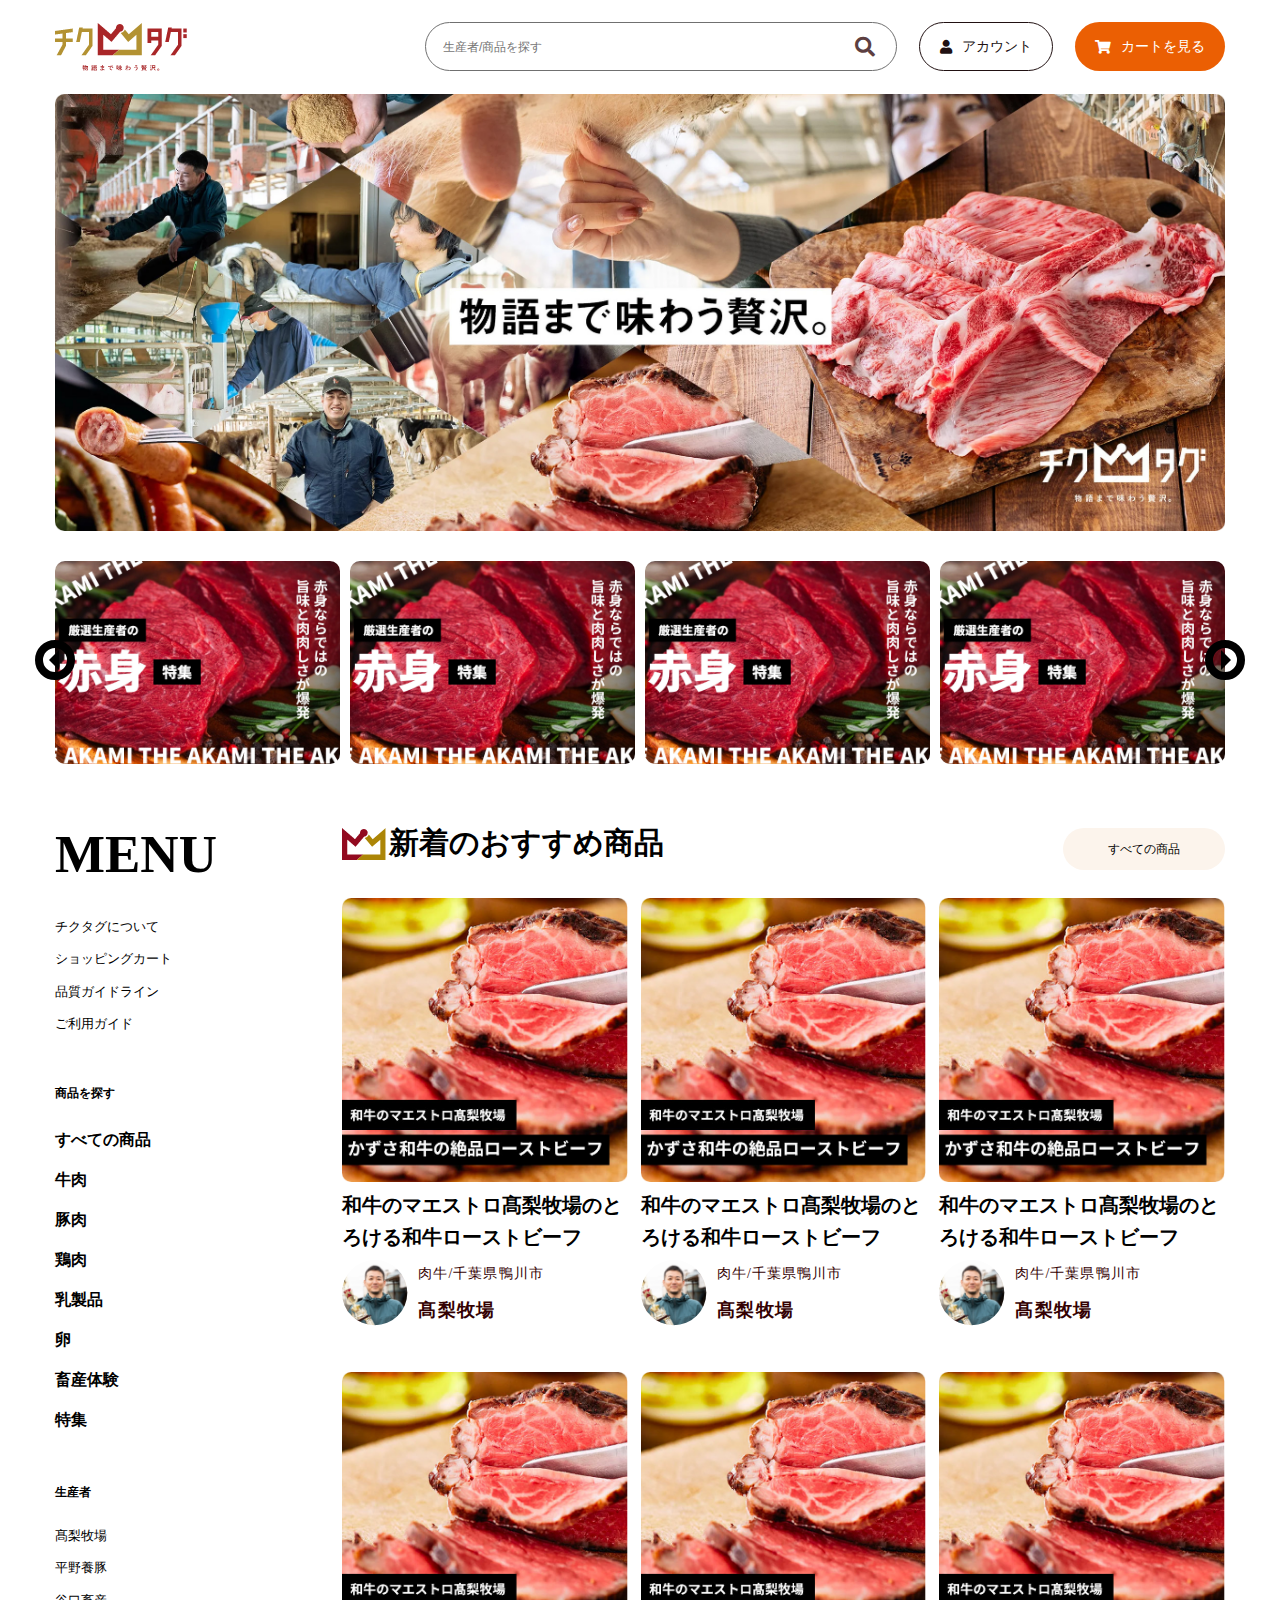
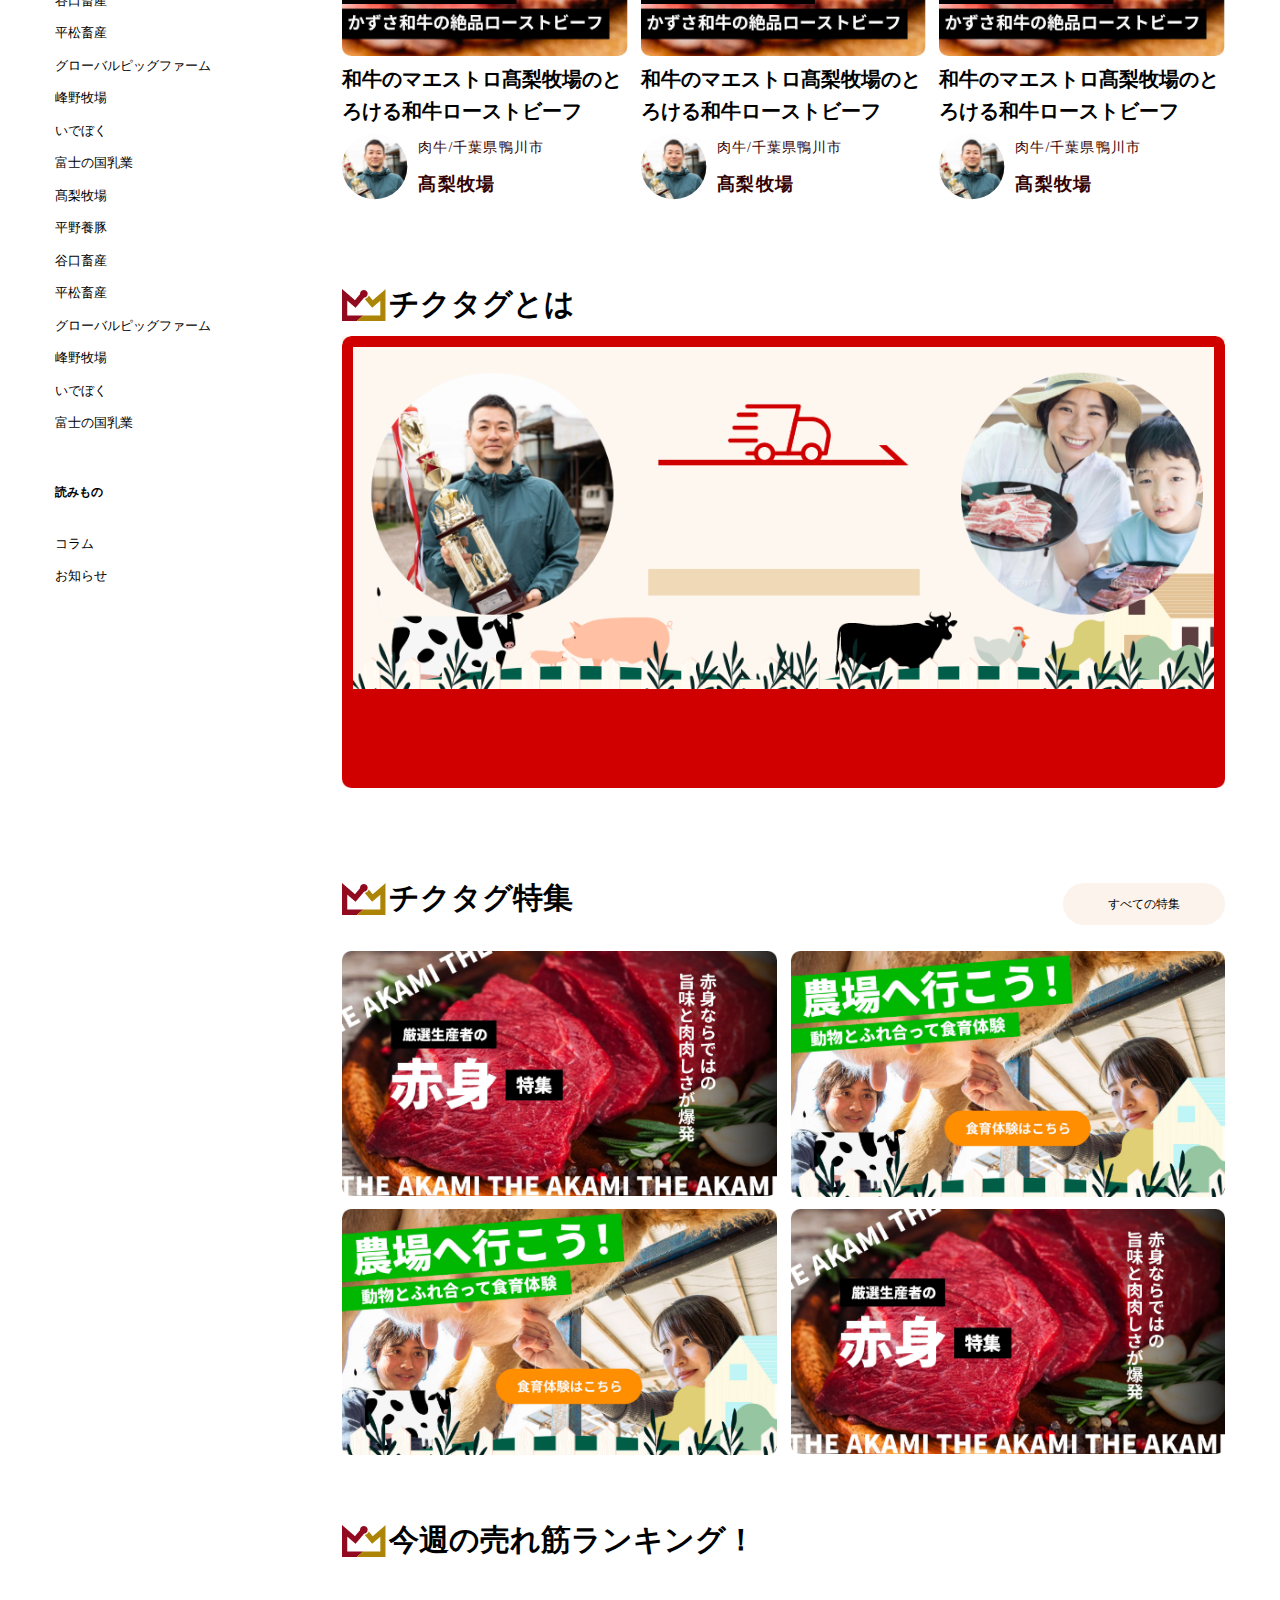
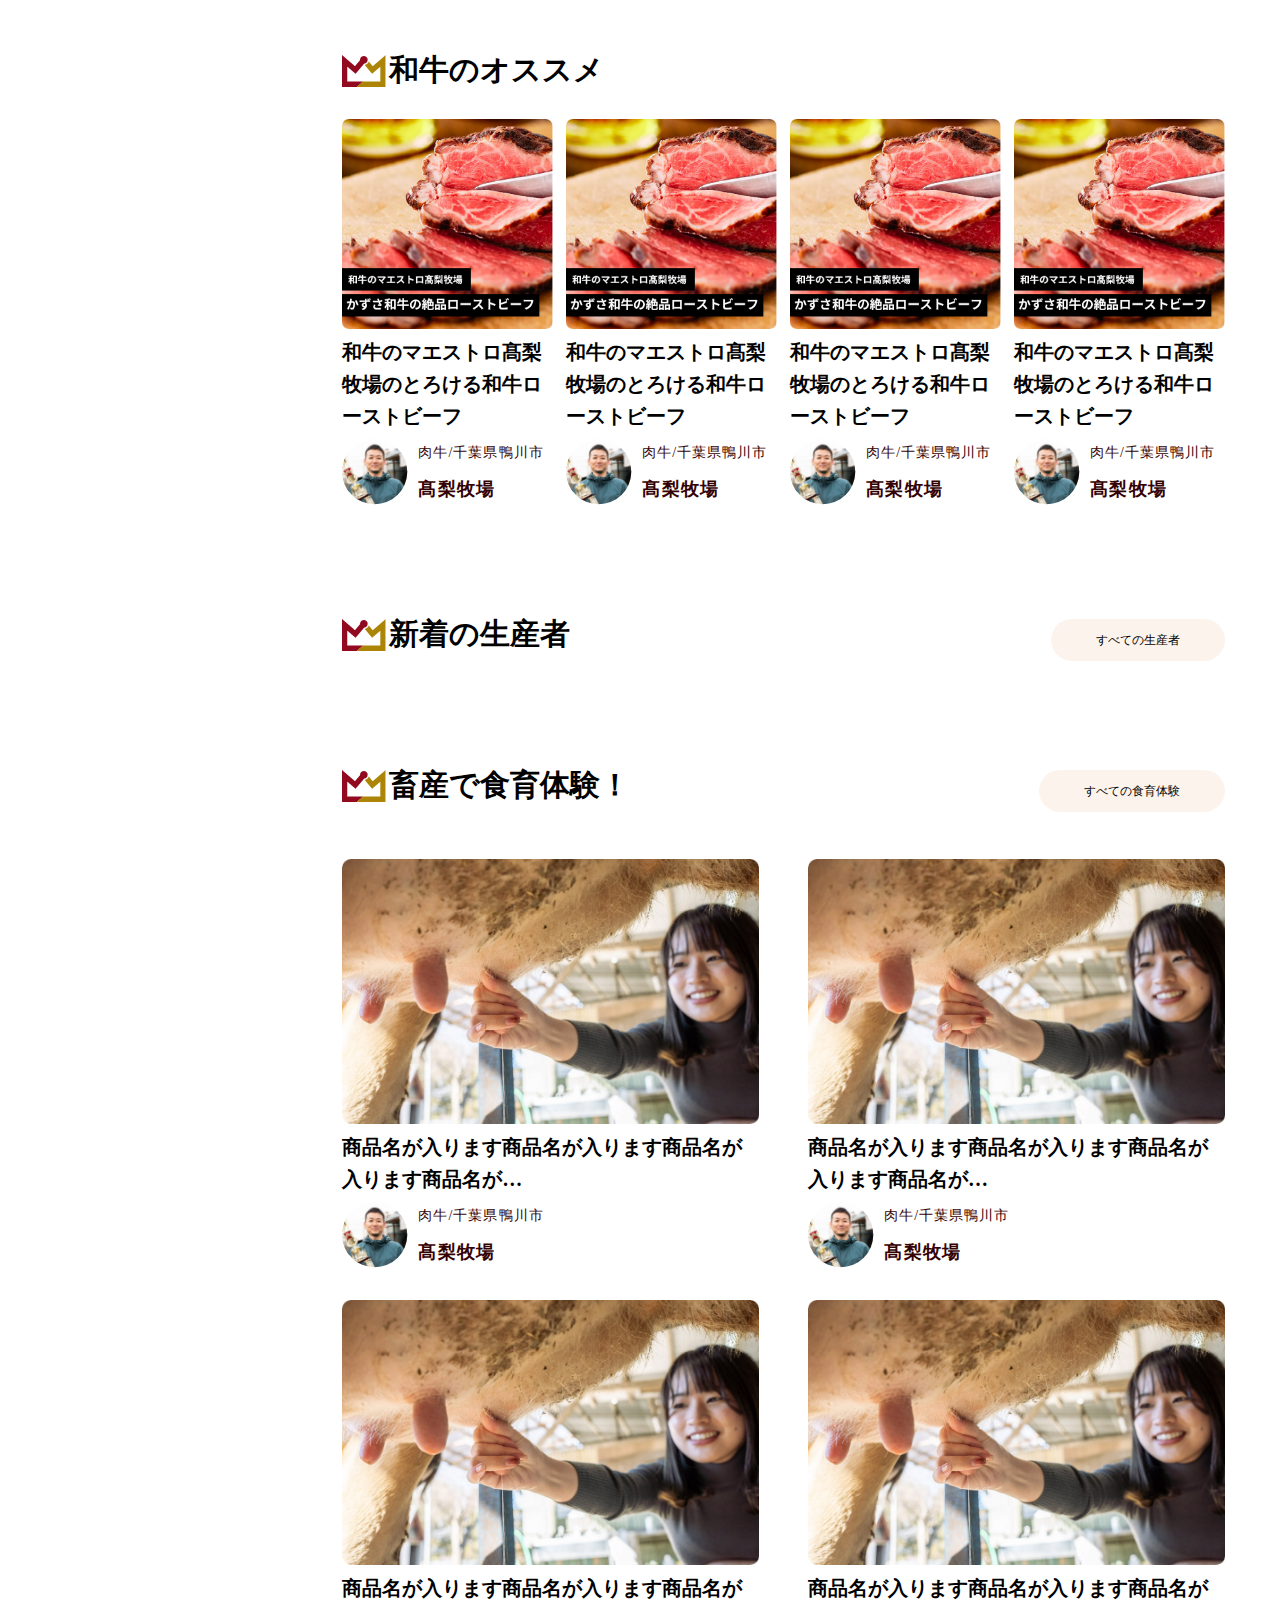
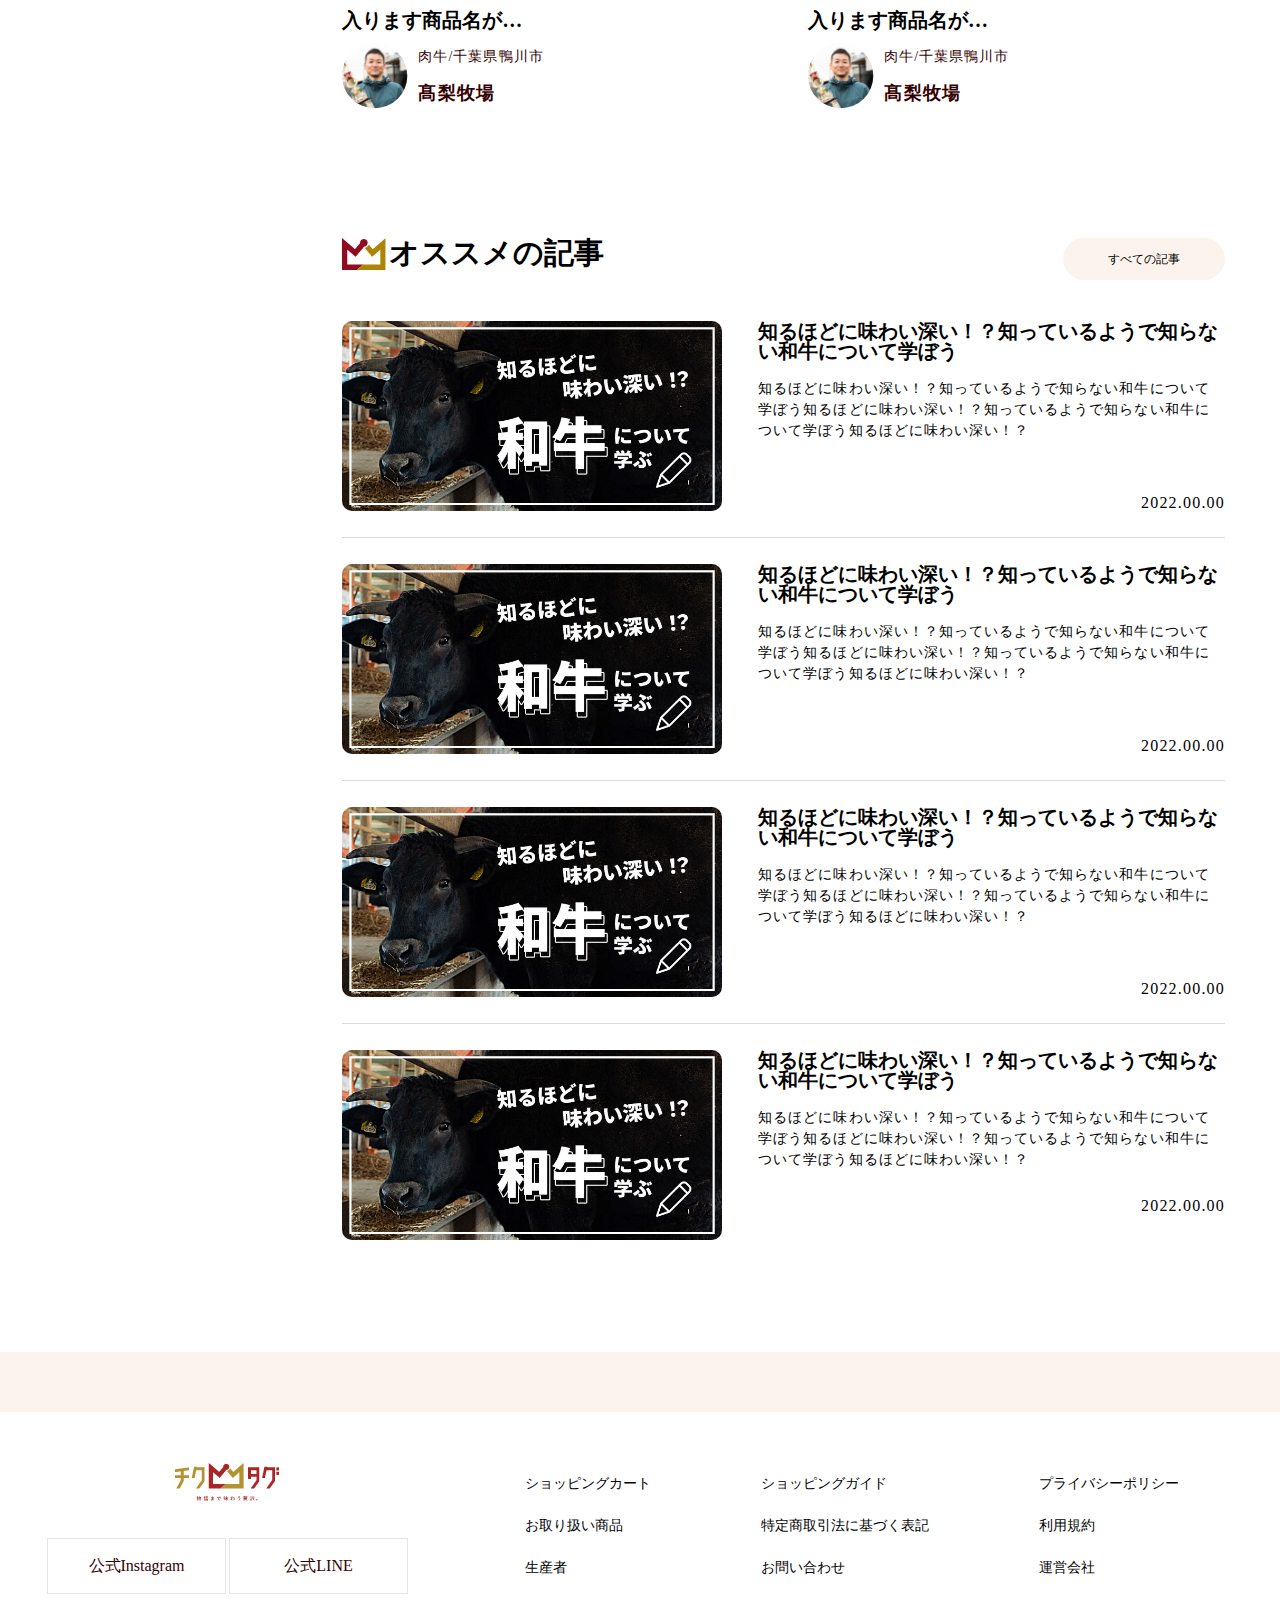
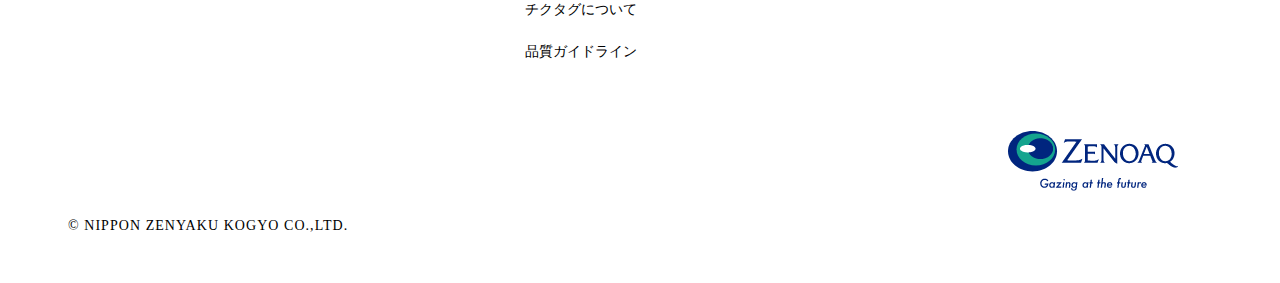
==== index.html @ 661ecb05 "first commit" ====
<!DOCTYPE html>
<html lang="en">

<head>
    <meta charset="UTF-8">
    <meta http-equiv="X-UA-Compatible" content="IE=edge">
    <meta name="viewport" content="width=device-width, initial-scale=1.0">
    <link rel="stylesheet" href="https://cdn.jsdelivr.net/npm/swiper@9/swiper-bundle.min.css" />
    <link rel="stylesheet" href="./assets/css/wow.css">
    <link rel="stylesheet" href="./assets/css/style.css">
    <link rel="stylesheet" href="https://cdnjs.cloudflare.com/ajax/libs/font-awesome/5.15.4/css/all.min.css">

    <title>mywork</title>
</head>

<body>
    <header class="c-nav">
        <div class='c-nav_logo'></div>
        <div class="c-nav_sub">
            <div class='c-nav_search'>
                <input type='text' class='c-nav_search_input' placeholder='生産者/商品を探す' />
                <i class="search fa fa-search" aria-hidden="true"></i>
            </div>
            <a href="#" class='c-nav_login'>
                <i class="fa fa-user" aria-hidden="true"></i>
                <span>アカウント</span>
            </a>
            <a href="#" class='c-nav_cart'>
                <i class="fa fa-shopping-cart" aria-hidden="true"></i>
                <span>カートを見る</span>
            </a>
            <a href="#" class='c-nav_hamberg'>
                <i class="c-nav_hamberg_memu"></i>
                <span>MENU</span>
            </a>
        </div>
    </header>
    <main class="p-container">
        <section class="p-intro">
            <img class='p-intro_img_pc' width='100%' height='auto' src='./assets/image/pc_section_1.png' />
            <img class='p-intro_img_sp' width='100%' height='auto' src='./assets/image/sp_section_1.png' />
        </section>
        <section class="p-swiper">
            <div thumbsSlider="" class="swiper mySwiper">
                <div class="swiper-wrapper">
                    <div class="swiper-slide">
                        <img width='100%' height='auto' src='./assets/image/slider.png' />
                    </div>
                    <div class="swiper-slide">
                        <img width='100%' height='auto' src='./assets/image/slider.png' />
                    </div>
                    <div class="swiper-slide">
                        <img width='100%' height='auto' src='./assets/image/slider.png' />
                    </div>
                    <div class="swiper-slide">
                        <img width='100%' height='auto' src='./assets/image/slider.png' />
                    </div>
                    <div class="swiper-slide">
                        <img width='100%' height='auto' src='./assets/image/slider.png' />
                    </div>
                    <div class="swiper-slide">
                        <img width='100%' height='auto' src='./assets/image/slider.png' />
                    </div>
                    <div class="swiper-slide">
                        <img width='100%' height='auto' src='./assets/image/slider.png' />
                    </div>
                    <div class="swiper-slide">
                        <img width='100%' height='auto' src='./assets/image/slider.png' />
                    </div>
                    <div class="swiper-slide">
                        <img width='100%' height='auto' src='./assets/image/slider.png' />
                    </div>
                </div>
                <div class="swiper-pagination"></div>
            </div>
            <div class="swiper-button-next"></div>
            <div class="swiper-button-prev"></div>
        </section>
        <section class='p-main'>
            <section class='p-menu'>
                <h1 class='p-menu_top'>MENU</h1>
                <ul>
                    <li>チクタグについて</li>
                    <li>ショッピングカート</li>
                    <li>品質ガイドライン</li>
                    <li>ご利用ガイド</li>
                </ul>
                <hr class='p-menu_line' />
                <h2 class='p-menu_subtitle'>商品を探す</h2>
                <ul class='find_production'>
                    <li>すべての商品</li>
                    <li>牛肉</li>
                    <li>豚肉</li>
                    <li>鶏肉</li>
                    <li>乳製品</li>
                    <li>卵</li>
                    <li>畜産体験</li>
                    <li>特集</li>
                </ul>
                <hr class='p-menu_line' />
                <h2 class='p-menu_subtitle'>生産者</h2>
                <ul class='productor'>
                    <li>髙梨牧場</li>
                    <li>平野養豚</li>
                    <li>谷口畜産</li>
                    <li>平松畜産</li>
                    <li>グローバルピッグファーム</li>
                    <li>峰野牧場</li>
                    <li>いでぼく</li>
                    <li>富士の国乳業</li>
                    <li>髙梨牧場</li>
                    <li>平野養豚</li>
                    <li>谷口畜産</li>
                    <li>平松畜産</li>
                    <li>グローバルピッグファーム</li>
                    <li>峰野牧場</li>
                    <li>いでぼく</li>
                    <li>富士の国乳業</li>
                </ul>
                <hr class='p-menu_line' />
                <h2 class='p-menu_subtitle'>読みもの</h2>
                <ul class='read'>
                    <li>コラム</li>
                    <li>お知らせ</li>
                </ul>
            </section>
            <section class='p-section_group'>
                <section class='p-product'>
                    <div class='c_header'>
                        <div class='c_header_logo'>
                            <img height='32px' src='./assets/image/product_logo.png' />
                            <h1 class='c_header_logo_type'>新着のおすすめ商品</h1>
                        </div>
                        <a class='c_header_button' href='#'>すべての商品</a>
                    </div>
                    <div class='product_recommends'>
                        <div>
                            <img width='100%' src='./assets/image/recommend_product.png' />
                            <h2 class='product_recommends_des'>和牛のマエストロ髙梨牧場のとろける和牛ローストビーフ</h2>
                            <div class='product_recommends_person'>
                                <img src='./assets/image/avatar.png' />
                                <div class='product_recommends_person_info'>
                                    <p class='position'>肉牛/千葉県鴨川市</p>
                                    <p class='pasture'>髙梨牧場</p>
                                </div>
                            </div>
                        </div>
                        <div>
                            <img width='100%' src='./assets/image/recommend_product.png' />
                            <h2 class='product_recommends_des'>和牛のマエストロ髙梨牧場のとろける和牛ローストビーフ</h2>
                            <div class='product_recommends_person'>
                                <img src='./assets/image/avatar.png' />
                                <div class='product_recommends_person_info'>
                                    <p class='position'>肉牛/千葉県鴨川市</p>
                                    <p class='pasture'>髙梨牧場</p>
                                </div>
                            </div>
                        </div>
                        <div>
                            <img width='100%' src='./assets/image/recommend_product.png' />
                            <h2 class='product_recommends_des'>和牛のマエストロ髙梨牧場のとろける和牛ローストビーフ</h2>
                            <div class='product_recommends_person'>
                                <img src='./assets/image/avatar.png' />
                                <div class='product_recommends_person_info'>
                                    <p class='position'>肉牛/千葉県鴨川市</p>
                                    <p class='pasture'>髙梨牧場</p>
                                </div>
                            </div>
                        </div>
                        <div>
                            <img width='100%' src='./assets/image/recommend_product.png' />
                            <h2 class='product_recommends_des'>和牛のマエストロ髙梨牧場のとろける和牛ローストビーフ</h2>
                            <div class='product_recommends_person'>
                                <img src='./assets/image/avatar.png' />
                                <div class='product_recommends_person_info'>
                                    <p class='position'>肉牛/千葉県鴨川市</p>
                                    <p class='pasture'>髙梨牧場</p>
                                </div>
                            </div>
                        </div>
                        <div>
                            <img width='100%' src='./assets/image/recommend_product.png' />
                            <h2 class='product_recommends_des'>和牛のマエストロ髙梨牧場のとろける和牛ローストビーフ</h2>
                            <div class='product_recommends_person'>
                                <img src='./assets/image/avatar.png' />
                                <div class='product_recommends_person_info'>
                                    <p class='position'>肉牛/千葉県鴨川市</p>
                                    <p class='pasture'>髙梨牧場</p>
                                </div>
                            </div>
                        </div>
                        <div>
                            <img width='100%' src='./assets/image/recommend_product.png' />
                            <h2 class='product_recommends_des'>和牛のマエストロ髙梨牧場のとろける和牛ローストビーフ</h2>
                            <div class='product_recommends_person'>
                                <img src='./assets/image/avatar.png' />
                                <div class='product_recommends_person_info'>
                                    <p class='position'>肉牛/千葉県鴨川市</p>
                                    <p class='pasture'>髙梨牧場</p>
                                </div>
                            </div>
                        </div>
                    </div>
                </section>
                <section class='p-tick'>
                    <div class='c_header_logo'>
                        <img height='32px' src='./assets/image/product_logo.png' />
                        <h1 class='c_header_logo_type'>チクタグとは</h1>
                    </div>
                    <div class='p-tick_main'>
                        <img class='p-tick_img_pc' width='100%' height='auto' src='./assets/image/pc_tick.png' />
                        <img class='p-tick_img_sp' width='100%' height='auto' src='./assets/image/sp_tick.png' />
                    </div>
                </section>
                <section class='p-feature'>
                    <div class='c_header'>
                        <div class='c_header_logo'>
                            <img height='32px' src='./assets/image/product_logo.png' />
                            <h1 class='c_header_logo_type'>チクタグ特集</h1>
                        </div>
                        <a class='c_header_button' href='#'>すべての特集</a>
                    </div>
                    <div class='p-feature_list'>
                        <img width='100%' src='./assets/image/feature1.png' />
                        <img width='100%' src='./assets/image/feature2.png' />
                        <img width='100%' src='./assets/image/feature2.png' />
                        <img width='100%' src='./assets/image/feature1.png' />
                    </div>
                </section>
                <section class='p-ranking'>
                    <div class='c_header_logo'>
                        <img height='32px' src='./assets/image/product_logo.png' />
                        <h1 class='c_header_logo_type'>今週の売れ筋ランキング！</h1>
                    </div>
                    <div class='p-ranking_swipper'>

                    </div>

                </section>
                <section class='p-wagyu'>
                    <div class='c_header_logo'>
                        <img height='32px' src='./assets/image/product_logo.png' />
                        <h1 class='c_header_logo_type'>和牛のオススメ</h1>
                    </div>
                    <div class='wagyu_products'>
                        <div>
                            <img width='100%' src='./assets/image/recommend_product.png' />
                            <h2 class='product_recommends_des'>和牛のマエストロ髙梨牧場のとろける和牛ローストビーフ</h2>
                            <div class='product_recommends_person'>
                                <img src='./assets/image/avatar.png' />
                                <div class='product_recommends_person_info'>
                                    <p class='position'>肉牛/千葉県鴨川市</p>
                                    <p class='pasture'>髙梨牧場</p>
                                </div>
                            </div>
                        </div>
                        <div>
                            <img width='100%' src='./assets/image/recommend_product.png' />
                            <h2 class='product_recommends_des'>和牛のマエストロ髙梨牧場のとろける和牛ローストビーフ</h2>
                            <div class='product_recommends_person'>
                                <img src='./assets/image/avatar.png' />
                                <div class='product_recommends_person_info'>
                                    <p class='position'>肉牛/千葉県鴨川市</p>
                                    <p class='pasture'>髙梨牧場</p>
                                </div>
                            </div>
                        </div>
                        <div>
                            <img width='100%' src='./assets/image/recommend_product.png' />
                            <h2 class='product_recommends_des'>和牛のマエストロ髙梨牧場のとろける和牛ローストビーフ</h2>
                            <div class='product_recommends_person'>
                                <img src='./assets/image/avatar.png' />
                                <div class='product_recommends_person_info'>
                                    <p class='position'>肉牛/千葉県鴨川市</p>
                                    <p class='pasture'>髙梨牧場</p>
                                </div>
                            </div>
                        </div>
                        <div>
                            <img width='100%' src='./assets/image/recommend_product.png' />
                            <h2 class='product_recommends_des'>和牛のマエストロ髙梨牧場のとろける和牛ローストビーフ</h2>
                            <div class='product_recommends_person'>
                                <img src='./assets/image/avatar.png' />
                                <div class='product_recommends_person_info'>
                                    <p class='position'>肉牛/千葉県鴨川市</p>
                                    <p class='pasture'>髙梨牧場</p>
                                </div>
                            </div>
                        </div>
                    </div>
                </section>
                <section class='p-productor'>
                    <div class='c_header'>
                        <div class='c_header_logo'>
                            <img height='32px' src='./assets/image/product_logo.png' />
                            <h1 class='c_header_logo_type'>新着の生産者</h1>
                        </div>
                        <a class='c_header_button' href='#'>すべての生産者</a>
                    </div>
                </section>
                <section class='p-education'>
                    <div class='c_header'>
                        <div class='c_header_logo'>
                            <img height='32px' src='./assets/image/product_logo.png' />
                            <h1 class='c_header_logo_type'>畜産で食育体験！</h1>
                        </div>
                        <a class='c_header_button' href='#'>すべての食育体験</a>
                    </div>
                    <div class='p-education_list'>
                        <div>
                            <img width='100%' src='./assets/image/learner.png' />
                            <h2 class='product_recommends_des'>商品名が入ります商品名が入ります商品名が入ります商品名が…</h2>
                            <div class='product_recommends_person'>
                                <img src='./assets/image/avatar.png' />
                                <div class='product_recommends_person_info'>
                                    <p class='position'>肉牛/千葉県鴨川市</p>
                                    <p class='pasture'>髙梨牧場</p>
                                </div>
                            </div>
                        </div>
                        <div>
                            <img width='100%' src='./assets/image/learner.png' />
                            <h2 class='product_recommends_des'>商品名が入ります商品名が入ります商品名が入ります商品名が…</h2>
                            <div class='product_recommends_person'>
                                <img src='./assets/image/avatar.png' />
                                <div class='product_recommends_person_info'>
                                    <p class='position'>肉牛/千葉県鴨川市</p>
                                    <p class='pasture'>髙梨牧場</p>
                                </div>
                            </div>
                        </div>
                        <div>
                            <img width='100%' src='./assets/image/learner.png' />
                            <h2 class='product_recommends_des'>商品名が入ります商品名が入ります商品名が入ります商品名が…</h2>
                            <div class='product_recommends_person'>
                                <img src='./assets/image/avatar.png' />
                                <div class='product_recommends_person_info'>
                                    <p class='position'>肉牛/千葉県鴨川市</p>
                                    <p class='pasture'>髙梨牧場</p>
                                </div>
                            </div>
                        </div>
                        <div>
                            <img width='100%' src='./assets/image/learner.png' />
                            <h2 class='product_recommends_des'>商品名が入ります商品名が入ります商品名が入ります商品名が…</h2>
                            <div class='product_recommends_person'>
                                <img src='./assets/image/avatar.png' />
                                <div class='product_recommends_person_info'>
                                    <p class='position'>肉牛/千葉県鴨川市</p>
                                    <p class='pasture'>髙梨牧場</p>
                                </div>
                            </div>
                        </div>
                    </div>
                </section>
                <section class='p-article'>
                    <div class='c_header'>
                        <div class='c_header_logo'>
                            <img height='32px' src='./assets/image/product_logo.png' />
                            <h1 class='c_header_logo_type'>オススメの記事</h1>
                        </div>
                        <a class='c_header_button' href='#'>すべての記事</a>
                    </div>
                    <div class='p-article_list'>
                        <div class='p-article_item'>
                            <img width='100%' class='p-article_item_img' src='./assets/image/article_img.png' />
                            <div>
                                <h2 class='title'>知るほどに味わい深い！？知っているようで知らない和牛について学ぼう</h2>
                                <p class='content'>知るほどに味わい深い！？知っているようで知らない和牛について学ぼう知るほどに味わい深い！？知っているようで知らない和牛について学ぼう知るほどに味わい深い！？</p>
                                <p class='date'>2022.00.00</p>
                            </div>
                        </div>
                        <div class='p-article_item'>
                            <img width='100%' class='p-article_item_img' src='./assets/image/article_img.png' />
                            <div>
                                <h2 class='title'>知るほどに味わい深い！？知っているようで知らない和牛について学ぼう</h2>
                                <p class='content'>知るほどに味わい深い！？知っているようで知らない和牛について学ぼう知るほどに味わい深い！？知っているようで知らない和牛について学ぼう知るほどに味わい深い！？</p>
                                <p class='date'>2022.00.00</p>
                            </div>
                        </div>
                        <div class='p-article_item'>
                            <img width='100%' class='p-article_item_img' src='./assets/image/article_img.png' />
                            <div>
                                <h2 class='title'>知るほどに味わい深い！？知っているようで知らない和牛について学ぼう</h2>
                                <p class='content'>知るほどに味わい深い！？知っているようで知らない和牛について学ぼう知るほどに味わい深い！？知っているようで知らない和牛について学ぼう知るほどに味わい深い！？</p>
                                <p class='date'>2022.00.00</p>
                            </div>
                        </div>
                        <div class='p-article_item'>
                            <img width='100%' class='p-article_item_img' src='./assets/image/article_img.png' />
                            <div>
                                <h2 class='title'>知るほどに味わい深い！？知っているようで知らない和牛について学ぼう</h2>
                                <p class='content'>知るほどに味わい深い！？知っているようで知らない和牛について学ぼう知るほどに味わい深い！？知っているようで知らない和牛について学ぼう知るほどに味わい深い！？</p>
                                <p class='date'>2022.00.00</p>
                            </div>
                        </div>
                    </div>
                </section>
            </section>
        </section>
    </main>
    <footer class='c-footer'>
        <div class='totop'>

        </div>
        <div class='c-footer_content'>
            <div class='c-footer_content_social'>
                <img src='./assets/image/sp_logo.png' />
                <div class='c-footer_content_social_button'>
                    <a href='#' class="instagram">公式Instagram</a>
                    <a href='#' class='line'>公式LINE</a>
                </div>
            </div>
            <div class='c-footer_content_info'>
                <ul class='c-footer_content_info_sections'>
                    <li>ショッピングカート</li>
                    <li>お取り扱い商品</li>
                    <li>生産者</li>
                    <li>チクタグについて</li>
                    <li>品質ガイドライン</li>
                </ul>
                <div class='c-footer_content_info_misce'>
                    <ul class='c-footer_content_info_help'>
                        <li>ショッピングガイド</li>
                        <li>特定商取引法に基づく表記</li>
                        <li>お問い合わせ</li>
                    </ul>
                    <ul class='c-footer_content_info_about'>
                        <li>プライバシーポリシー</li>
                        <li>利用規約</li>
                        <li>運営会社</li>
                    </ul>
                </div>
            </div>
        </div>
        <img class='c-footer_mark' src='./assets/image/mark.png' />
        <div>
            <p class='c-footer_company'>© NIPPON ZENYAKU KOGYO CO.,LTD.</p>
        </div>
    </footer>
</body>
<script src="https://ajax.googleapis.com/ajax/libs/jquery/3.5.1/jquery.min.js"></script>
<script src="./assets/js/parallex.js"></script>
<script src="https://cdn.jsdelivr.net/npm/swiper@9/swiper-bundle.min.js"></script>
<script>
    var swiper = new Swiper(".mySwiper", {
        speed:1500,
        spaceBetween: 10,
        loop: true,
        navigation: {
            nextEl: ".swiper-button-next",
            prevEl: ".swiper-button-prev",
        },
        pagination: {
            el: ".swiper-pagination",
            clickable: true,
        },
        breakpoints: {
            320: {
                slidesPerView: 1,
                spaceBetween: 10,
            },
            375: {
                slidesPerView: 2,
                spaceBetween: 10,
            },
            768: {
                slidesPerView: 3,
                spaceBetween: 10,
            },
            1024: {
                slidesPerView: 4,
                spaceBetween: 10,
            },
            1440: {
                slidesPerView: 5,
                spaceBetween: 10,
            }
        },
    });
</script>
<script src="./assets/js/cursor.js"></script>
<script src="./assets/js/wow.js"></script>
<script src="./assets/js/main.js"></script>

</html>
---- assets/css/wow.css ----
@charset "UTF-8";

/*!
 * animate.css -http://daneden.me/animate
 * Version - 3.5.1
 * Licensed under the MIT license - http://opensource.org/licenses/MIT
 *
 * Copyright (c) 2016 Daniel Eden
 */

.animated {
    -webkit-animation-duration: 1s;
    animation-duration: 1s;
    -webkit-animation-fill-mode: both;
    animation-fill-mode: both
}

.animated.infinite {
    -webkit-animation-iteration-count: infinite;
    animation-iteration-count: infinite
}

.animated.hinge {
    -webkit-animation-duration: 2s;
    animation-duration: 2s
}

.animated.bounceIn,
.animated.bounceOut,
.animated.flipOutX,
.animated.flipOutY {
    -webkit-animation-duration: .75s;
    animation-duration: .75s
}

@-webkit-keyframes bounce {

    0%,
    20%,
    53%,
    80%,
    to {
        -webkit-animation-timing-function: cubic-bezier(.215, .61, .355, 1);
        animation-timing-function: cubic-bezier(.215, .61, .355, 1);
        -webkit-transform: translateZ(0);
        transform: translateZ(0)
    }

    40%,
    43% {
        -webkit-transform: translate3d(0, -30px, 0);
        transform: translate3d(0, -30px, 0)
    }

    40%,
    43%,
    70% {
        -webkit-animation-timing-function: cubic-bezier(.755, .05, .855, .06);
        animation-timing-function: cubic-bezier(.755, .05, .855, .06)
    }

    70% {
        -webkit-transform: translate3d(0, -15px, 0);
        transform: translate3d(0, -15px, 0)
    }

    90% {
        -webkit-transform: translate3d(0, -4px, 0);
        transform: translate3d(0, -4px, 0)
    }
}

@keyframes bounce {

    0%,
    20%,
    53%,
    80%,
    to {
        -webkit-animation-timing-function: cubic-bezier(.215, .61, .355, 1);
        animation-timing-function: cubic-bezier(.215, .61, .355, 1);
        -webkit-transform: translateZ(0);
        transform: translateZ(0)
    }

    40%,
    43% {
        -webkit-transform: translate3d(0, -30px, 0);
        transform: translate3d(0, -30px, 0)
    }

    40%,
    43%,
    70% {
        -webkit-animation-timing-function: cubic-bezier(.755, .05, .855, .06);
        animation-timing-function: cubic-bezier(.755, .05, .855, .06)
    }

    70% {
        -webkit-transform: translate3d(0, -15px, 0);
        transform: translate3d(0, -15px, 0)
    }

    90% {
        -webkit-transform: translate3d(0, -4px, 0);
        transform: translate3d(0, -4px, 0)
    }
}

.bounce {
    -webkit-animation-name: bounce;
    animation-name: bounce;
    -webkit-transform-origin: center bottom;
    transform-origin: center bottom
}

@-webkit-keyframes flash {

    0%,
    50%,
    to {
        opacity: 1
    }

    25%,
    75% {
        opacity: 0
    }
}

@keyframes flash {

    0%,
    50%,
    to {
        opacity: 1
    }

    25%,
    75% {
        opacity: 0
    }
}

.flash {
    -webkit-animation-name: flash;
    animation-name: flash
}

@-webkit-keyframes pulse {
    0% {
        -webkit-transform: scaleX(1);
        transform: scaleX(1)
    }

    50% {
        -webkit-transform: scale3d(1.05, 1.05, 1.05);
        transform: scale3d(1.05, 1.05, 1.05)
    }

    to {
        -webkit-transform: scaleX(1);
        transform: scaleX(1)
    }
}

@keyframes pulse {
    0% {
        -webkit-transform: scaleX(1);
        transform: scaleX(1)
    }

    50% {
        -webkit-transform: scale3d(1.05, 1.05, 1.05);
        transform: scale3d(1.05, 1.05, 1.05)
    }

    to {
        -webkit-transform: scaleX(1);
        transform: scaleX(1)
    }
}

.pulse {
    -webkit-animation-name: pulse;
    animation-name: pulse
}

@-webkit-keyframes rubberBand {
    0% {
        -webkit-transform: scaleX(1);
        transform: scaleX(1)
    }

    30% {
        -webkit-transform: scale3d(1.25, .75, 1);
        transform: scale3d(1.25, .75, 1)
    }

    40% {
        -webkit-transform: scale3d(.75, 1.25, 1);
        transform: scale3d(.75, 1.25, 1)
    }

    50% {
        -webkit-transform: scale3d(1.15, .85, 1);
        transform: scale3d(1.15, .85, 1)
    }

    65% {
        -webkit-transform: scale3d(.95, 1.05, 1);
        transform: scale3d(.95, 1.05, 1)
    }

    75% {
        -webkit-transform: scale3d(1.05, .95, 1);
        transform: scale3d(1.05, .95, 1)
    }

    to {
        -webkit-transform: scaleX(1);
        transform: scaleX(1)
    }
}

@keyframes rubberBand {
    0% {
        -webkit-transform: scaleX(1);
        transform: scaleX(1)
    }

    30% {
        -webkit-transform: scale3d(1.25, .75, 1);
        transform: scale3d(1.25, .75, 1)
    }

    40% {
        -webkit-transform: scale3d(.75, 1.25, 1);
        transform: scale3d(.75, 1.25, 1)
    }

    50% {
        -webkit-transform: scale3d(1.15, .85, 1);
        transform: scale3d(1.15, .85, 1)
    }

    65% {
        -webkit-transform: scale3d(.95, 1.05, 1);
        transform: scale3d(.95, 1.05, 1)
    }

    75% {
        -webkit-transform: scale3d(1.05, .95, 1);
        transform: scale3d(1.05, .95, 1)
    }

    to {
        -webkit-transform: scaleX(1);
        transform: scaleX(1)
    }
}

.rubberBand {
    -webkit-animation-name: rubberBand;
    animation-name: rubberBand
}

@-webkit-keyframes shake {

    0%,
    to {
        -webkit-transform: translateZ(0);
        transform: translateZ(0)
    }

    10%,
    30%,
    50%,
    70%,
    90% {
        -webkit-transform: translate3d(-10px, 0, 0);
        transform: translate3d(-10px, 0, 0)
    }

    20%,
    40%,
    60%,
    80% {
        -webkit-transform: translate3d(10px, 0, 0);
        transform: translate3d(10px, 0, 0)
    }
}

@keyframes shake {

    0%,
    to {
        -webkit-transform: translateZ(0);
        transform: translateZ(0)
    }

    10%,
    30%,
    50%,
    70%,
    90% {
        -webkit-transform: translate3d(-10px, 0, 0);
        transform: translate3d(-10px, 0, 0)
    }

    20%,
    40%,
    60%,
    80% {
        -webkit-transform: translate3d(10px, 0, 0);
        transform: translate3d(10px, 0, 0)
    }
}

.shake {
    -webkit-animation-name: shake;
    animation-name: shake
}

@-webkit-keyframes headShake {
    0% {
        -webkit-transform: translateX(0);
        transform: translateX(0)
    }

    6.5% {
        -webkit-transform: translateX(-6px) rotateY(-9deg);
        transform: translateX(-6px) rotateY(-9deg)
    }

    18.5% {
        -webkit-transform: translateX(5px) rotateY(7deg);
        transform: translateX(5px) rotateY(7deg)
    }

    31.5% {
        -webkit-transform: translateX(-3px) rotateY(-5deg);
        transform: translateX(-3px) rotateY(-5deg)
    }

    43.5% {
        -webkit-transform: translateX(2px) rotateY(3deg);
        transform: translateX(2px) rotateY(3deg)
    }

    50% {
        -webkit-transform: translateX(0);
        transform: translateX(0)
    }
}

@keyframes headShake {
    0% {
        -webkit-transform: translateX(0);
        transform: translateX(0)
    }

    6.5% {
        -webkit-transform: translateX(-6px) rotateY(-9deg);
        transform: translateX(-6px) rotateY(-9deg)
    }

    18.5% {
        -webkit-transform: translateX(5px) rotateY(7deg);
        transform: translateX(5px) rotateY(7deg)
    }

    31.5% {
        -webkit-transform: translateX(-3px) rotateY(-5deg);
        transform: translateX(-3px) rotateY(-5deg)
    }

    43.5% {
        -webkit-transform: translateX(2px) rotateY(3deg);
        transform: translateX(2px) rotateY(3deg)
    }

    50% {
        -webkit-transform: translateX(0);
        transform: translateX(0)
    }
}

.headShake {
    -webkit-animation-timing-function: ease-in-out;
    animation-timing-function: ease-in-out;
    -webkit-animation-name: headShake;
    animation-name: headShake
}

@-webkit-keyframes swing {
    20% {
        -webkit-transform: rotate(15deg);
        transform: rotate(15deg)
    }

    40% {
        -webkit-transform: rotate(-10deg);
        transform: rotate(-10deg)
    }

    60% {
        -webkit-transform: rotate(5deg);
        transform: rotate(5deg)
    }

    80% {
        -webkit-transform: rotate(-5deg);
        transform: rotate(-5deg)
    }

    to {
        -webkit-transform: rotate(0deg);
        transform: rotate(0deg)
    }
}

@keyframes swing {
    20% {
        -webkit-transform: rotate(15deg);
        transform: rotate(15deg)
    }

    40% {
        -webkit-transform: rotate(-10deg);
        transform: rotate(-10deg)
    }

    60% {
        -webkit-transform: rotate(5deg);
        transform: rotate(5deg)
    }

    80% {
        -webkit-transform: rotate(-5deg);
        transform: rotate(-5deg)
    }

    to {
        -webkit-transform: rotate(0deg);
        transform: rotate(0deg)
    }
}

.swing {
    -webkit-transform-origin: top center;
    transform-origin: top center;
    -webkit-animation-name: swing;
    animation-name: swing
}

@-webkit-keyframes tada {
    0% {
        -webkit-transform: scaleX(1);
        transform: scaleX(1)
    }

    10%,
    20% {
        -webkit-transform: scale3d(.9, .9, .9) rotate(-3deg);
        transform: scale3d(.9, .9, .9) rotate(-3deg)
    }

    30%,
    50%,
    70%,
    90% {
        -webkit-transform: scale3d(1.1, 1.1, 1.1) rotate(3deg);
        transform: scale3d(1.1, 1.1, 1.1) rotate(3deg)
    }

    40%,
    60%,
    80% {
        -webkit-transform: scale3d(1.1, 1.1, 1.1) rotate(-3deg);
        transform: scale3d(1.1, 1.1, 1.1) rotate(-3deg)
    }

    to {
        -webkit-transform: scaleX(1);
        transform: scaleX(1)
    }
}

@keyframes tada {
    0% {
        -webkit-transform: scaleX(1);
        transform: scaleX(1)
    }

    10%,
    20% {
        -webkit-transform: scale3d(.9, .9, .9) rotate(-3deg);
        transform: scale3d(.9, .9, .9) rotate(-3deg)
    }

    30%,
    50%,
    70%,
    90% {
        -webkit-transform: scale3d(1.1, 1.1, 1.1) rotate(3deg);
        transform: scale3d(1.1, 1.1, 1.1) rotate(3deg)
    }

    40%,
    60%,
    80% {
        -webkit-transform: scale3d(1.1, 1.1, 1.1) rotate(-3deg);
        transform: scale3d(1.1, 1.1, 1.1) rotate(-3deg)
    }

    to {
        -webkit-transform: scaleX(1);
        transform: scaleX(1)
    }
}

.tada {
    -webkit-animation-name: tada;
    animation-name: tada
}

@-webkit-keyframes wobble {
    0% {
        -webkit-transform: none;
        transform: none
    }

    15% {
        -webkit-transform: translate3d(-25%, 0, 0) rotate(-5deg);
        transform: translate3d(-25%, 0, 0) rotate(-5deg)
    }

    30% {
        -webkit-transform: translate3d(20%, 0, 0) rotate(3deg);
        transform: translate3d(20%, 0, 0) rotate(3deg)
    }

    45% {
        -webkit-transform: translate3d(-15%, 0, 0) rotate(-3deg);
        transform: translate3d(-15%, 0, 0) rotate(-3deg)
    }

    60% {
        -webkit-transform: translate3d(10%, 0, 0) rotate(2deg);
        transform: translate3d(10%, 0, 0) rotate(2deg)
    }

    75% {
        -webkit-transform: translate3d(-5%, 0, 0) rotate(-1deg);
        transform: translate3d(-5%, 0, 0) rotate(-1deg)
    }

    to {
        -webkit-transform: none;
        transform: none
    }
}

@keyframes wobble {
    0% {
        -webkit-transform: none;
        transform: none
    }

    15% {
        -webkit-transform: translate3d(-25%, 0, 0) rotate(-5deg);
        transform: translate3d(-25%, 0, 0) rotate(-5deg)
    }

    30% {
        -webkit-transform: translate3d(20%, 0, 0) rotate(3deg);
        transform: translate3d(20%, 0, 0) rotate(3deg)
    }

    45% {
        -webkit-transform: translate3d(-15%, 0, 0) rotate(-3deg);
        transform: translate3d(-15%, 0, 0) rotate(-3deg)
    }

    60% {
        -webkit-transform: translate3d(10%, 0, 0) rotate(2deg);
        transform: translate3d(10%, 0, 0) rotate(2deg)
    }

    75% {
        -webkit-transform: translate3d(-5%, 0, 0) rotate(-1deg);
        transform: translate3d(-5%, 0, 0) rotate(-1deg)
    }

    to {
        -webkit-transform: none;
        transform: none
    }
}

.wobble {
    -webkit-animation-name: wobble;
    animation-name: wobble
}

@-webkit-keyframes jello {

    0%,
    11.1%,
    to {
        -webkit-transform: none;
        transform: none
    }

    22.2% {
        -webkit-transform: skewX(-12.5deg) skewY(-12.5deg);
        transform: skewX(-12.5deg) skewY(-12.5deg)
    }

    33.3% {
        -webkit-transform: skewX(6.25deg) skewY(6.25deg);
        transform: skewX(6.25deg) skewY(6.25deg)
    }

    44.4% {
        -webkit-transform: skewX(-3.125deg) skewY(-3.125deg);
        transform: skewX(-3.125deg) skewY(-3.125deg)
    }

    55.5% {
        -webkit-transform: skewX(1.5625deg) skewY(1.5625deg);
        transform: skewX(1.5625deg) skewY(1.5625deg)
    }

    66.6% {
        -webkit-transform: skewX(-.78125deg) skewY(-.78125deg);
        transform: skewX(-.78125deg) skewY(-.78125deg)
    }

    77.7% {
        -webkit-transform: skewX(.390625deg) skewY(.390625deg);
        transform: skewX(.390625deg) skewY(.390625deg)
    }

    88.8% {
        -webkit-transform: skewX(-.1953125deg) skewY(-.1953125deg);
        transform: skewX(-.1953125deg) skewY(-.1953125deg)
    }
}

@keyframes jello {

    0%,
    11.1%,
    to {
        -webkit-transform: none;
        transform: none
    }

    22.2% {
        -webkit-transform: skewX(-12.5deg) skewY(-12.5deg);
        transform: skewX(-12.5deg) skewY(-12.5deg)
    }

    33.3% {
        -webkit-transform: skewX(6.25deg) skewY(6.25deg);
        transform: skewX(6.25deg) skewY(6.25deg)
    }

    44.4% {
        -webkit-transform: skewX(-3.125deg) skewY(-3.125deg);
        transform: skewX(-3.125deg) skewY(-3.125deg)
    }

    55.5% {
        -webkit-transform: skewX(1.5625deg) skewY(1.5625deg);
        transform: skewX(1.5625deg) skewY(1.5625deg)
    }

    66.6% {
        -webkit-transform: skewX(-.78125deg) skewY(-.78125deg);
        transform: skewX(-.78125deg) skewY(-.78125deg)
    }

    77.7% {
        -webkit-transform: skewX(.390625deg) skewY(.390625deg);
        transform: skewX(.390625deg) skewY(.390625deg)
    }

    88.8% {
        -webkit-transform: skewX(-.1953125deg) skewY(-.1953125deg);
        transform: skewX(-.1953125deg) skewY(-.1953125deg)
    }
}

.jello {
    -webkit-animation-name: jello;
    animation-name: jello;
    -webkit-transform-origin: center;
    transform-origin: center
}

@-webkit-keyframes bounceIn {

    0%,
    20%,
    40%,
    60%,
    80%,
    to {
        -webkit-animation-timing-function: cubic-bezier(.215, .61, .355, 1);
        animation-timing-function: cubic-bezier(.215, .61, .355, 1)
    }

    0% {
        opacity: 0;
        -webkit-transform: scale3d(.3, .3, .3);
        transform: scale3d(.3, .3, .3)
    }

    20% {
        -webkit-transform: scale3d(1.1, 1.1, 1.1);
        transform: scale3d(1.1, 1.1, 1.1)
    }

    40% {
        -webkit-transform: scale3d(.9, .9, .9);
        transform: scale3d(.9, .9, .9)
    }

    60% {
        opacity: 1;
        -webkit-transform: scale3d(1.03, 1.03, 1.03);
        transform: scale3d(1.03, 1.03, 1.03)
    }

    80% {
        -webkit-transform: scale3d(.97, .97, .97);
        transform: scale3d(.97, .97, .97)
    }

    to {
        opacity: 1;
        -webkit-transform: scaleX(1);
        transform: scaleX(1)
    }
}

@keyframes bounceIn {

    0%,
    20%,
    40%,
    60%,
    80%,
    to {
        -webkit-animation-timing-function: cubic-bezier(.215, .61, .355, 1);
        animation-timing-function: cubic-bezier(.215, .61, .355, 1)
    }

    0% {
        opacity: 0;
        -webkit-transform: scale3d(.3, .3, .3);
        transform: scale3d(.3, .3, .3)
    }

    20% {
        -webkit-transform: scale3d(1.1, 1.1, 1.1);
        transform: scale3d(1.1, 1.1, 1.1)
    }

    40% {
        -webkit-transform: scale3d(.9, .9, .9);
        transform: scale3d(.9, .9, .9)
    }

    60% {
        opacity: 1;
        -webkit-transform: scale3d(1.03, 1.03, 1.03);
        transform: scale3d(1.03, 1.03, 1.03)
    }

    80% {
        -webkit-transform: scale3d(.97, .97, .97);
        transform: scale3d(.97, .97, .97)
    }

    to {
        opacity: 1;
        -webkit-transform: scaleX(1);
        transform: scaleX(1)
    }
}

.bounceIn {
    -webkit-animation-name: bounceIn;
    animation-name: bounceIn
}

@-webkit-keyframes bounceInDown {

    0%,
    60%,
    75%,
    90%,
    to {
        -webkit-animation-timing-function: cubic-bezier(.215, .61, .355, 1);
        animation-timing-function: cubic-bezier(.215, .61, .355, 1)
    }

    0% {
        opacity: 0;
        -webkit-transform: translate3d(0, -3000px, 0);
        transform: translate3d(0, -3000px, 0)
    }

    60% {
        opacity: 1;
        -webkit-transform: translate3d(0, 25px, 0);
        transform: translate3d(0, 25px, 0)
    }

    75% {
        -webkit-transform: translate3d(0, -10px, 0);
        transform: translate3d(0, -10px, 0)
    }

    90% {
        -webkit-transform: translate3d(0, 5px, 0);
        transform: translate3d(0, 5px, 0)
    }

    to {
        -webkit-transform: none;
        transform: none
    }
}

@keyframes bounceInDown {

    0%,
    60%,
    75%,
    90%,
    to {
        -webkit-animation-timing-function: cubic-bezier(.215, .61, .355, 1);
        animation-timing-function: cubic-bezier(.215, .61, .355, 1)
    }

    0% {
        opacity: 0;
        -webkit-transform: translate3d(0, -3000px, 0);
        transform: translate3d(0, -3000px, 0)
    }

    60% {
        opacity: 1;
        -webkit-transform: translate3d(0, 25px, 0);
        transform: translate3d(0, 25px, 0)
    }

    75% {
        -webkit-transform: translate3d(0, -10px, 0);
        transform: translate3d(0, -10px, 0)
    }

    90% {
        -webkit-transform: translate3d(0, 5px, 0);
        transform: translate3d(0, 5px, 0)
    }

    to {
        -webkit-transform: none;
        transform: none
    }
}

.bounceInDown {
    -webkit-animation-name: bounceInDown;
    animation-name: bounceInDown
}

@-webkit-keyframes bounceInLeft {

    0%,
    60%,
    75%,
    90%,
    to {
        -webkit-animation-timing-function: cubic-bezier(.215, .61, .355, 1);
        animation-timing-function: cubic-bezier(.215, .61, .355, 1)
    }

    0% {
        opacity: 0;
        -webkit-transform: translate3d(-3000px, 0, 0);
        transform: translate3d(-3000px, 0, 0)
    }

    60% {
        opacity: 1;
        -webkit-transform: translate3d(25px, 0, 0);
        transform: translate3d(25px, 0, 0)
    }

    75% {
        -webkit-transform: translate3d(-10px, 0, 0);
        transform: translate3d(-10px, 0, 0)
    }

    90% {
        -webkit-transform: translate3d(5px, 0, 0);
        transform: translate3d(5px, 0, 0)
    }

    to {
        -webkit-transform: none;
        transform: none
    }
}

@keyframes bounceInLeft {

    0%,
    60%,
    75%,
    90%,
    to {
        -webkit-animation-timing-function: cubic-bezier(.215, .61, .355, 1);
        animation-timing-function: cubic-bezier(.215, .61, .355, 1)
    }

    0% {
        opacity: 0;
        -webkit-transform: translate3d(-3000px, 0, 0);
        transform: translate3d(-3000px, 0, 0)
    }

    60% {
        opacity: 1;
        -webkit-transform: translate3d(25px, 0, 0);
        transform: translate3d(25px, 0, 0)
    }

    75% {
        -webkit-transform: translate3d(-10px, 0, 0);
        transform: translate3d(-10px, 0, 0)
    }

    90% {
        -webkit-transform: translate3d(5px, 0, 0);
        transform: translate3d(5px, 0, 0)
    }

    to {
        -webkit-transform: none;
        transform: none
    }
}

.bounceInLeft {
    -webkit-animation-name: bounceInLeft;
    animation-name: bounceInLeft
}

@-webkit-keyframes bounceInRight {

    0%,
    60%,
    75%,
    90%,
    to {
        -webkit-animation-timing-function: cubic-bezier(.215, .61, .355, 1);
        animation-timing-function: cubic-bezier(.215, .61, .355, 1)
    }

    0% {
        opacity: 0;
        -webkit-transform: translate3d(3000px, 0, 0);
        transform: translate3d(3000px, 0, 0)
    }

    60% {
        opacity: 1;
        -webkit-transform: translate3d(-25px, 0, 0);
        transform: translate3d(-25px, 0, 0)
    }

    75% {
        -webkit-transform: translate3d(10px, 0, 0);
        transform: translate3d(10px, 0, 0)
    }

    90% {
        -webkit-transform: translate3d(-5px, 0, 0);
        transform: translate3d(-5px, 0, 0)
    }

    to {
        -webkit-transform: none;
        transform: none
    }
}

@keyframes bounceInRight {

    0%,
    60%,
    75%,
    90%,
    to {
        -webkit-animation-timing-function: cubic-bezier(.215, .61, .355, 1);
        animation-timing-function: cubic-bezier(.215, .61, .355, 1)
    }

    0% {
        opacity: 0;
        -webkit-transform: translate3d(3000px, 0, 0);
        transform: translate3d(3000px, 0, 0)
    }

    60% {
        opacity: 1;
        -webkit-transform: translate3d(-25px, 0, 0);
        transform: translate3d(-25px, 0, 0)
    }

    75% {
        -webkit-transform: translate3d(10px, 0, 0);
        transform: translate3d(10px, 0, 0)
    }

    90% {
        -webkit-transform: translate3d(-5px, 0, 0);
        transform: translate3d(-5px, 0, 0)
    }

    to {
        -webkit-transform: none;
        transform: none
    }
}

.bounceInRight {
    -webkit-animation-name: bounceInRight;
    animation-name: bounceInRight
}

@-webkit-keyframes bounceInUp {

    0%,
    60%,
    75%,
    90%,
    to {
        -webkit-animation-timing-function: cubic-bezier(.215, .61, .355, 1);
        animation-timing-function: cubic-bezier(.215, .61, .355, 1)
    }

    0% {
        opacity: 0;
        -webkit-transform: translate3d(0, 3000px, 0);
        transform: translate3d(0, 3000px, 0)
    }

    60% {
        opacity: 1;
        -webkit-transform: translate3d(0, -20px, 0);
        transform: translate3d(0, -20px, 0)
    }

    75% {
        -webkit-transform: translate3d(0, 10px, 0);
        transform: translate3d(0, 10px, 0)
    }

    90% {
        -webkit-transform: translate3d(0, -5px, 0);
        transform: translate3d(0, -5px, 0)
    }

    to {
        -webkit-transform: translateZ(0);
        transform: translateZ(0)
    }
}

@keyframes bounceInUp {

    0%,
    60%,
    75%,
    90%,
    to {
        -webkit-animation-timing-function: cubic-bezier(.215, .61, .355, 1);
        animation-timing-function: cubic-bezier(.215, .61, .355, 1)
    }

    0% {
        opacity: 0;
        -webkit-transform: translate3d(0, 3000px, 0);
        transform: translate3d(0, 3000px, 0)
    }

    60% {
        opacity: 1;
        -webkit-transform: translate3d(0, -20px, 0);
        transform: translate3d(0, -20px, 0)
    }

    75% {
        -webkit-transform: translate3d(0, 10px, 0);
        transform: translate3d(0, 10px, 0)
    }

    90% {
        -webkit-transform: translate3d(0, -5px, 0);
        transform: translate3d(0, -5px, 0)
    }

    to {
        -webkit-transform: translateZ(0);
        transform: translateZ(0)
    }
}

.bounceInUp {
    -webkit-animation-name: bounceInUp;
    animation-name: bounceInUp
}

@-webkit-keyframes bounceOut {
    20% {
        -webkit-transform: scale3d(.9, .9, .9);
        transform: scale3d(.9, .9, .9)
    }

    50%,
    55% {
        opacity: 1;
        -webkit-transform: scale3d(1.1, 1.1, 1.1);
        transform: scale3d(1.1, 1.1, 1.1)
    }

    to {
        opacity: 0;
        -webkit-transform: scale3d(.3, .3, .3);
        transform: scale3d(.3, .3, .3)
    }
}

@keyframes bounceOut {
    20% {
        -webkit-transform: scale3d(.9, .9, .9);
        transform: scale3d(.9, .9, .9)
    }

    50%,
    55% {
        opacity: 1;
        -webkit-transform: scale3d(1.1, 1.1, 1.1);
        transform: scale3d(1.1, 1.1, 1.1)
    }

    to {
        opacity: 0;
        -webkit-transform: scale3d(.3, .3, .3);
        transform: scale3d(.3, .3, .3)
    }
}

.bounceOut {
    -webkit-animation-name: bounceOut;
    animation-name: bounceOut
}

@-webkit-keyframes bounceOutDown {
    20% {
        -webkit-transform: translate3d(0, 10px, 0);
        transform: translate3d(0, 10px, 0)
    }

    40%,
    45% {
        opacity: 1;
        -webkit-transform: translate3d(0, -20px, 0);
        transform: translate3d(0, -20px, 0)
    }

    to {
        opacity: 0;
        -webkit-transform: translate3d(0, 2000px, 0);
        transform: translate3d(0, 2000px, 0)
    }
}

@keyframes bounceOutDown {
    20% {
        -webkit-transform: translate3d(0, 10px, 0);
        transform: translate3d(0, 10px, 0)
    }

    40%,
    45% {
        opacity: 1;
        -webkit-transform: translate3d(0, -20px, 0);
        transform: translate3d(0, -20px, 0)
    }

    to {
        opacity: 0;
        -webkit-transform: translate3d(0, 2000px, 0);
        transform: translate3d(0, 2000px, 0)
    }
}

.bounceOutDown {
    -webkit-animation-name: bounceOutDown;
    animation-name: bounceOutDown
}

@-webkit-keyframes bounceOutLeft {
    20% {
        opacity: 1;
        -webkit-transform: translate3d(20px, 0, 0);
        transform: translate3d(20px, 0, 0)
    }

    to {
        opacity: 0;
        -webkit-transform: translate3d(-2000px, 0, 0);
        transform: translate3d(-2000px, 0, 0)
    }
}

@keyframes bounceOutLeft {
    20% {
        opacity: 1;
        -webkit-transform: translate3d(20px, 0, 0);
        transform: translate3d(20px, 0, 0)
    }

    to {
        opacity: 0;
        -webkit-transform: translate3d(-2000px, 0, 0);
        transform: translate3d(-2000px, 0, 0)
    }
}

.bounceOutLeft {
    -webkit-animation-name: bounceOutLeft;
    animation-name: bounceOutLeft
}

@-webkit-keyframes bounceOutRight {
    20% {
        opacity: 1;
        -webkit-transform: translate3d(-20px, 0, 0);
        transform: translate3d(-20px, 0, 0)
    }

    to {
        opacity: 0;
        -webkit-transform: translate3d(2000px, 0, 0);
        transform: translate3d(2000px, 0, 0)
    }
}

@keyframes bounceOutRight {
    20% {
        opacity: 1;
        -webkit-transform: translate3d(-20px, 0, 0);
        transform: translate3d(-20px, 0, 0)
    }

    to {
        opacity: 0;
        -webkit-transform: translate3d(2000px, 0, 0);
        transform: translate3d(2000px, 0, 0)
    }
}

.bounceOutRight {
    -webkit-animation-name: bounceOutRight;
    animation-name: bounceOutRight
}

@-webkit-keyframes bounceOutUp {
    20% {
        -webkit-transform: translate3d(0, -10px, 0);
        transform: translate3d(0, -10px, 0)
    }

    40%,
    45% {
        opacity: 1;
        -webkit-transform: translate3d(0, 20px, 0);
        transform: translate3d(0, 20px, 0)
    }

    to {
        opacity: 0;
        -webkit-transform: translate3d(0, -2000px, 0);
        transform: translate3d(0, -2000px, 0)
    }
}

@keyframes bounceOutUp {
    20% {
        -webkit-transform: translate3d(0, -10px, 0);
        transform: translate3d(0, -10px, 0)
    }

    40%,
    45% {
        opacity: 1;
        -webkit-transform: translate3d(0, 20px, 0);
        transform: translate3d(0, 20px, 0)
    }

    to {
        opacity: 0;
        -webkit-transform: translate3d(0, -2000px, 0);
        transform: translate3d(0, -2000px, 0)
    }
}

.bounceOutUp {
    -webkit-animation-name: bounceOutUp;
    animation-name: bounceOutUp
}

@-webkit-keyframes fadeIn {
    0% {
        opacity: 0
    }

    to {
        opacity: 1
    }
}

@keyframes fadeIn {
    0% {
        opacity: 0
    }

    to {
        opacity: 1
    }
}

.fadeIn {
    -webkit-animation-name: fadeIn;
    animation-name: fadeIn
}

@-webkit-keyframes fadeInDown {
    0% {
        opacity: 0;
        -webkit-transform: translate3d(0, -100%, 0);
        transform: translate3d(0, -100%, 0)
    }

    to {
        opacity: 1;
        -webkit-transform: none;
        transform: none
    }
}

@keyframes fadeInDown {
    0% {
        opacity: 0;
        -webkit-transform: translate3d(0, -100%, 0);
        transform: translate3d(0, -100%, 0)
    }

    to {
        opacity: 1;
        -webkit-transform: none;
        transform: none
    }
}

.fadeInDown {
    -webkit-animation-name: fadeInDown;
    animation-name: fadeInDown
}

@-webkit-keyframes fadeInDownBig {
    0% {
        opacity: 0;
        -webkit-transform: translate3d(0, -2000px, 0);
        transform: translate3d(0, -2000px, 0)
    }

    to {
        opacity: 1;
        -webkit-transform: none;
        transform: none
    }
}

@keyframes fadeInDownBig {
    0% {
        opacity: 0;
        -webkit-transform: translate3d(0, -2000px, 0);
        transform: translate3d(0, -2000px, 0)
    }

    to {
        opacity: 1;
        -webkit-transform: none;
        transform: none
    }
}

.fadeInDownBig {
    -webkit-animation-name: fadeInDownBig;
    animation-name: fadeInDownBig
}

@-webkit-keyframes fadeInLeft {
    0% {
        opacity: 0;
        -webkit-transform: translate3d(-100%, 0, 0);
        transform: translate3d(-100%, 0, 0)
    }

    to {
        opacity: 1;
        -webkit-transform: none;
        transform: none
    }
}

@keyframes fadeInLeft {
    0% {
        opacity: 0;
        -webkit-transform: translate3d(-100%, 0, 0);
        transform: translate3d(-100%, 0, 0)
    }

    to {
        opacity: 1;
        -webkit-transform: none;
        transform: none
    }
}

.fadeInLeft {
    -webkit-animation-name: fadeInLeft;
    animation-name: fadeInLeft
}

@-webkit-keyframes fadeInLeftBig {
    0% {
        opacity: 0;
        -webkit-transform: translate3d(-2000px, 0, 0);
        transform: translate3d(-2000px, 0, 0)
    }

    to {
        opacity: 1;
        -webkit-transform: none;
        transform: none
    }
}

@keyframes fadeInLeftBig {
    0% {
        opacity: 0;
        -webkit-transform: translate3d(-2000px, 0, 0);
        transform: translate3d(-2000px, 0, 0)
    }

    to {
        opacity: 1;
        -webkit-transform: none;
        transform: none
    }
}

.fadeInLeftBig {
    -webkit-animation-name: fadeInLeftBig;
    animation-name: fadeInLeftBig
}

@-webkit-keyframes fadeInRight {
    0% {
        opacity: 0;
        -webkit-transform: translate3d(100%, 0, 0);
        transform: translate3d(100%, 0, 0)
    }

    to {
        opacity: 1;
        -webkit-transform: none;
        transform: none
    }
}

@keyframes fadeInRight {
    0% {
        opacity: 0;
        -webkit-transform: translate3d(100%, 0, 0);
        transform: translate3d(100%, 0, 0)
    }

    to {
        opacity: 1;
        -webkit-transform: none;
        transform: none
    }
}

.fadeInRight {
    -webkit-animation-name: fadeInRight;
    animation-name: fadeInRight
}

@-webkit-keyframes fadeInRightBig {
    0% {
        opacity: 0;
        -webkit-transform: translate3d(2000px, 0, 0);
        transform: translate3d(2000px, 0, 0)
    }

    to {
        opacity: 1;
        -webkit-transform: none;
        transform: none
    }
}

@keyframes fadeInRightBig {
    0% {
        opacity: 0;
        -webkit-transform: translate3d(2000px, 0, 0);
        transform: translate3d(2000px, 0, 0)
    }

    to {
        opacity: 1;
        -webkit-transform: none;
        transform: none
    }
}

.fadeInRightBig {
    -webkit-animation-name: fadeInRightBig;
    animation-name: fadeInRightBig
}

@-webkit-keyframes fadeInUp {
    0% {
        opacity: 0;
        -webkit-transform: translate3d(0, 10rem, 0);
        transform: translate3d(0, 10rem, 0)
    }

    to {
        opacity: 1;
        -webkit-transform: none;
        transform: none
    }
}

@keyframes fadeInUp {
    0% {
        opacity: 0;
        -webkit-transform: translate3d(0, 10rem, 0);
        transform: translate3d(0, 10rem, 0)
    }

    to {
        opacity: 1;
        -webkit-transform: none;
        transform: none
    }
}

.fadeInUp {
    -webkit-animation-name: fadeInUp;
    animation-name: fadeInUp
}

@-webkit-keyframes fadeInUpBig {
    0% {
        opacity: 0;
        -webkit-transform: translate3d(0, 2000px, 0);
        transform: translate3d(0, 2000px, 0)
    }

    to {
        opacity: 1;
        -webkit-transform: none;
        transform: none
    }
}

@keyframes fadeInUpBig {
    0% {
        opacity: 0;
        -webkit-transform: translate3d(0, 2000px, 0);
        transform: translate3d(0, 2000px, 0)
    }

    to {
        opacity: 1;
        -webkit-transform: none;
        transform: none
    }
}

.fadeInUpBig {
    -webkit-animation-name: fadeInUpBig;
    animation-name: fadeInUpBig
}

@-webkit-keyframes fadeOut {
    0% {
        opacity: 1
    }

    to {
        opacity: 0
    }
}

@keyframes fadeOut {
    0% {
        opacity: 1
    }

    to {
        opacity: 0
    }
}

.fadeOut {
    -webkit-animation-name: fadeOut;
    animation-name: fadeOut
}

@-webkit-keyframes fadeOutDown {
    0% {
        opacity: 1
    }

    to {
        opacity: 0;
        -webkit-transform: translate3d(0, 100%, 0);
        transform: translate3d(0, 100%, 0)
    }
}

@keyframes fadeOutDown {
    0% {
        opacity: 1
    }

    to {
        opacity: 0;
        -webkit-transform: translate3d(0, 100%, 0);
        transform: translate3d(0, 100%, 0)
    }
}

.fadeOutDown {
    -webkit-animation-name: fadeOutDown;
    animation-name: fadeOutDown
}

@-webkit-keyframes fadeOutDownBig {
    0% {
        opacity: 1
    }

    to {
        opacity: 0;
        -webkit-transform: translate3d(0, 2000px, 0);
        transform: translate3d(0, 2000px, 0)
    }
}

@keyframes fadeOutDownBig {
    0% {
        opacity: 1
    }

    to {
        opacity: 0;
        -webkit-transform: translate3d(0, 2000px, 0);
        transform: translate3d(0, 2000px, 0)
    }
}

.fadeOutDownBig {
    -webkit-animation-name: fadeOutDownBig;
    animation-name: fadeOutDownBig
}

@-webkit-keyframes fadeOutLeft {
    0% {
        opacity: 1
    }

    to {
        opacity: 0;
        -webkit-transform: translate3d(-100%, 0, 0);
        transform: translate3d(-100%, 0, 0)
    }
}

@keyframes fadeOutLeft {
    0% {
        opacity: 1
    }

    to {
        opacity: 0;
        -webkit-transform: translate3d(-100%, 0, 0);
        transform: translate3d(-100%, 0, 0)
    }
}

.fadeOutLeft {
    -webkit-animation-name: fadeOutLeft;
    animation-name: fadeOutLeft
}

@-webkit-keyframes fadeOutLeftBig {
    0% {
        opacity: 1
    }

    to {
        opacity: 0;
        -webkit-transform: translate3d(-2000px, 0, 0);
        transform: translate3d(-2000px, 0, 0)
    }
}

@keyframes fadeOutLeftBig {
    0% {
        opacity: 1
    }

    to {
        opacity: 0;
        -webkit-transform: translate3d(-2000px, 0, 0);
        transform: translate3d(-2000px, 0, 0)
    }
}

.fadeOutLeftBig {
    -webkit-animation-name: fadeOutLeftBig;
    animation-name: fadeOutLeftBig
}

@-webkit-keyframes fadeOutRight {
    0% {
        opacity: 1
    }

    to {
        opacity: 0;
        -webkit-transform: translate3d(100%, 0, 0);
        transform: translate3d(100%, 0, 0)
    }
}

@keyframes fadeOutRight {
    0% {
        opacity: 1
    }

    to {
        opacity: 0;
        -webkit-transform: translate3d(100%, 0, 0);
        transform: translate3d(100%, 0, 0)
    }
}

.fadeOutRight {
    -webkit-animation-name: fadeOutRight;
    animation-name: fadeOutRight
}

@-webkit-keyframes fadeOutRightBig {
    0% {
        opacity: 1
    }

    to {
        opacity: 0;
        -webkit-transform: translate3d(2000px, 0, 0);
        transform: translate3d(2000px, 0, 0)
    }
}

@keyframes fadeOutRightBig {
    0% {
        opacity: 1
    }

    to {
        opacity: 0;
        -webkit-transform: translate3d(2000px, 0, 0);
        transform: translate3d(2000px, 0, 0)
    }
}

.fadeOutRightBig {
    -webkit-animation-name: fadeOutRightBig;
    animation-name: fadeOutRightBig
}

@-webkit-keyframes fadeOutUp {
    0% {
        opacity: 1
    }

    to {
        opacity: 0;
        -webkit-transform: translate3d(0, -100%, 0);
        transform: translate3d(0, -100%, 0)
    }
}

@keyframes fadeOutUp {
    0% {
        opacity: 1
    }

    to {
        opacity: 0;
        -webkit-transform: translate3d(0, -100%, 0);
        transform: translate3d(0, -100%, 0)
    }
}

.fadeOutUp {
    -webkit-animation-name: fadeOutUp;
    animation-name: fadeOutUp
}

@-webkit-keyframes fadeOutUpBig {
    0% {
        opacity: 1
    }

    to {
        opacity: 0;
        -webkit-transform: translate3d(0, -2000px, 0);
        transform: translate3d(0, -2000px, 0)
    }
}

@keyframes fadeOutUpBig {
    0% {
        opacity: 1
    }

    to {
        opacity: 0;
        -webkit-transform: translate3d(0, -2000px, 0);
        transform: translate3d(0, -2000px, 0)
    }
}

.fadeOutUpBig {
    -webkit-animation-name: fadeOutUpBig;
    animation-name: fadeOutUpBig
}

@-webkit-keyframes flip {
    0% {
        -webkit-transform: perspective(400px) rotateY(-1turn);
        transform: perspective(400px) rotateY(-1turn)
    }

    0%,
    40% {
        -webkit-animation-timing-function: ease-out;
        animation-timing-function: ease-out
    }

    40% {
        -webkit-transform: perspective(400px) translateZ(150px) rotateY(-190deg);
        transform: perspective(400px) translateZ(150px) rotateY(-190deg)
    }

    50% {
        -webkit-transform: perspective(400px) translateZ(150px) rotateY(-170deg);
        transform: perspective(400px) translateZ(150px) rotateY(-170deg)
    }

    50%,
    80% {
        -webkit-animation-timing-function: ease-in;
        animation-timing-function: ease-in
    }

    80% {
        -webkit-transform: perspective(400px) scale3d(.95, .95, .95);
        transform: perspective(400px) scale3d(.95, .95, .95)
    }

    to {
        -webkit-transform: perspective(400px);
        transform: perspective(400px);
        -webkit-animation-timing-function: ease-in;
        animation-timing-function: ease-in
    }
}

@keyframes flip {
    0% {
        -webkit-transform: perspective(400px) rotateY(-1turn);
        transform: perspective(400px) rotateY(-1turn)
    }

    0%,
    40% {
        -webkit-animation-timing-function: ease-out;
        animation-timing-function: ease-out
    }

    40% {
        -webkit-transform: perspective(400px) translateZ(150px) rotateY(-190deg);
        transform: perspective(400px) translateZ(150px) rotateY(-190deg)
    }

    50% {
        -webkit-transform: perspective(400px) translateZ(150px) rotateY(-170deg);
        transform: perspective(400px) translateZ(150px) rotateY(-170deg)
    }

    50%,
    80% {
        -webkit-animation-timing-function: ease-in;
        animation-timing-function: ease-in
    }

    80% {
        -webkit-transform: perspective(400px) scale3d(.95, .95, .95);
        transform: perspective(400px) scale3d(.95, .95, .95)
    }

    to {
        -webkit-transform: perspective(400px);
        transform: perspective(400px);
        -webkit-animation-timing-function: ease-in;
        animation-timing-function: ease-in
    }
}

.animated.flip {
    -webkit-backface-visibility: visible;
    backface-visibility: visible;
    -webkit-animation-name: flip;
    animation-name: flip
}

@-webkit-keyframes flipInX {
    0% {
        -webkit-transform: perspective(400px) rotateX(90deg);
        transform: perspective(400px) rotateX(90deg);
        opacity: 0
    }

    0%,
    40% {
        -webkit-animation-timing-function: ease-in;
        animation-timing-function: ease-in
    }

    40% {
        -webkit-transform: perspective(400px) rotateX(-20deg);
        transform: perspective(400px) rotateX(-20deg)
    }

    60% {
        -webkit-transform: perspective(400px) rotateX(10deg);
        transform: perspective(400px) rotateX(10deg);
        opacity: 1
    }

    80% {
        -webkit-transform: perspective(400px) rotateX(-5deg);
        transform: perspective(400px) rotateX(-5deg)
    }

    to {
        -webkit-transform: perspective(400px);
        transform: perspective(400px)
    }
}

@keyframes flipInX {
    0% {
        -webkit-transform: perspective(400px) rotateX(90deg);
        transform: perspective(400px) rotateX(90deg);
        opacity: 0
    }

    0%,
    40% {
        -webkit-animation-timing-function: ease-in;
        animation-timing-function: ease-in
    }

    40% {
        -webkit-transform: perspective(400px) rotateX(-20deg);
        transform: perspective(400px) rotateX(-20deg)
    }

    60% {
        -webkit-transform: perspective(400px) rotateX(10deg);
        transform: perspective(400px) rotateX(10deg);
        opacity: 1
    }

    80% {
        -webkit-transform: perspective(400px) rotateX(-5deg);
        transform: perspective(400px) rotateX(-5deg)
    }

    to {
        -webkit-transform: perspective(400px);
        transform: perspective(400px)
    }
}

.flipInX {
    -webkit-backface-visibility: visible !important;
    backface-visibility: visible !important;
    -webkit-animation-name: flipInX;
    animation-name: flipInX
}

@-webkit-keyframes flipInY {
    0% {
        -webkit-transform: perspective(400px) rotateY(90deg);
        transform: perspective(400px) rotateY(90deg);
        opacity: 0
    }

    0%,
    40% {
        -webkit-animation-timing-function: ease-in;
        animation-timing-function: ease-in
    }

    40% {
        -webkit-transform: perspective(400px) rotateY(-20deg);
        transform: perspective(400px) rotateY(-20deg)
    }

    60% {
        -webkit-transform: perspective(400px) rotateY(10deg);
        transform: perspective(400px) rotateY(10deg);
        opacity: 1
    }

    80% {
        -webkit-transform: perspective(400px) rotateY(-5deg);
        transform: perspective(400px) rotateY(-5deg)
    }

    to {
        -webkit-transform: perspective(400px);
        transform: perspective(400px)
    }
}

@keyframes flipInY {
    0% {
        -webkit-transform: perspective(400px) rotateY(90deg);
        transform: perspective(400px) rotateY(90deg);
        opacity: 0
    }

    0%,
    40% {
        -webkit-animation-timing-function: ease-in;
        animation-timing-function: ease-in
    }

    40% {
        -webkit-transform: perspective(400px) rotateY(-20deg);
        transform: perspective(400px) rotateY(-20deg)
    }

    60% {
        -webkit-transform: perspective(400px) rotateY(10deg);
        transform: perspective(400px) rotateY(10deg);
        opacity: 1
    }

    80% {
        -webkit-transform: perspective(400px) rotateY(-5deg);
        transform: perspective(400px) rotateY(-5deg)
    }

    to {
        -webkit-transform: perspective(400px);
        transform: perspective(400px)
    }
}

.flipInY {
    -webkit-backface-visibility: visible !important;
    backface-visibility: visible !important;
    -webkit-animation-name: flipInY;
    animation-name: flipInY
}

@-webkit-keyframes flipOutX {
    0% {
        -webkit-transform: perspective(400px);
        transform: perspective(400px)
    }

    30% {
        -webkit-transform: perspective(400px) rotateX(-20deg);
        transform: perspective(400px) rotateX(-20deg);
        opacity: 1
    }

    to {
        -webkit-transform: perspective(400px) rotateX(90deg);
        transform: perspective(400px) rotateX(90deg);
        opacity: 0
    }
}

@keyframes flipOutX {
    0% {
        -webkit-transform: perspective(400px);
        transform: perspective(400px)
    }

    30% {
        -webkit-transform: perspective(400px) rotateX(-20deg);
        transform: perspective(400px) rotateX(-20deg);
        opacity: 1
    }

    to {
        -webkit-transform: perspective(400px) rotateX(90deg);
        transform: perspective(400px) rotateX(90deg);
        opacity: 0
    }
}

.flipOutX {
    -webkit-animation-name: flipOutX;
    animation-name: flipOutX;
    -webkit-backface-visibility: visible !important;
    backface-visibility: visible !important
}

@-webkit-keyframes flipOutY {
    0% {
        -webkit-transform: perspective(400px);
        transform: perspective(400px)
    }

    30% {
        -webkit-transform: perspective(400px) rotateY(-15deg);
        transform: perspective(400px) rotateY(-15deg);
        opacity: 1
    }

    to {
        -webkit-transform: perspective(400px) rotateY(90deg);
        transform: perspective(400px) rotateY(90deg);
        opacity: 0
    }
}

@keyframes flipOutY {
    0% {
        -webkit-transform: perspective(400px);
        transform: perspective(400px)
    }

    30% {
        -webkit-transform: perspective(400px) rotateY(-15deg);
        transform: perspective(400px) rotateY(-15deg);
        opacity: 1
    }

    to {
        -webkit-transform: perspective(400px) rotateY(90deg);
        transform: perspective(400px) rotateY(90deg);
        opacity: 0
    }
}

.flipOutY {
    -webkit-backface-visibility: visible !important;
    backface-visibility: visible !important;
    -webkit-animation-name: flipOutY;
    animation-name: flipOutY
}

@-webkit-keyframes lightSpeedIn {
    0% {
        -webkit-transform: translate3d(100%, 0, 0) skewX(-30deg);
        transform: translate3d(100%, 0, 0) skewX(-30deg);
        opacity: 0
    }

    60% {
        -webkit-transform: skewX(20deg);
        transform: skewX(20deg)
    }

    60%,
    80% {
        opacity: 1
    }

    80% {
        -webkit-transform: skewX(-5deg);
        transform: skewX(-5deg)
    }

    to {
        -webkit-transform: none;
        transform: none;
        opacity: 1
    }
}

@keyframes lightSpeedIn {
    0% {
        -webkit-transform: translate3d(100%, 0, 0) skewX(-30deg);
        transform: translate3d(100%, 0, 0) skewX(-30deg);
        opacity: 0
    }

    60% {
        -webkit-transform: skewX(20deg);
        transform: skewX(20deg)
    }

    60%,
    80% {
        opacity: 1
    }

    80% {
        -webkit-transform: skewX(-5deg);
        transform: skewX(-5deg)
    }

    to {
        -webkit-transform: none;
        transform: none;
        opacity: 1
    }
}

.lightSpeedIn {
    -webkit-animation-name: lightSpeedIn;
    animation-name: lightSpeedIn;
    -webkit-animation-timing-function: ease-out;
    animation-timing-function: ease-out
}

@-webkit-keyframes lightSpeedOut {
    0% {
        opacity: 1
    }

    to {
        -webkit-transform: translate3d(100%, 0, 0) skewX(30deg);
        transform: translate3d(100%, 0, 0) skewX(30deg);
        opacity: 0
    }
}

@keyframes lightSpeedOut {
    0% {
        opacity: 1
    }

    to {
        -webkit-transform: translate3d(100%, 0, 0) skewX(30deg);
        transform: translate3d(100%, 0, 0) skewX(30deg);
        opacity: 0
    }
}

.lightSpeedOut {
    -webkit-animation-name: lightSpeedOut;
    animation-name: lightSpeedOut;
    -webkit-animation-timing-function: ease-in;
    animation-timing-function: ease-in
}

@-webkit-keyframes rotateIn {
    0% {
        transform-origin: center;
        -webkit-transform: rotate(-200deg);
        transform: rotate(-200deg);
        opacity: 0
    }

    0%,
    to {
        -webkit-transform-origin: center
    }

    to {
        transform-origin: center;
        -webkit-transform: none;
        transform: none;
        opacity: 1
    }
}

@keyframes rotateIn {
    0% {
        transform-origin: center;
        -webkit-transform: rotate(-200deg);
        transform: rotate(-200deg);
        opacity: 0
    }

    0%,
    to {
        -webkit-transform-origin: center
    }

    to {
        transform-origin: center;
        -webkit-transform: none;
        transform: none;
        opacity: 1
    }
}

.rotateIn {
    -webkit-animation-name: rotateIn;
    animation-name: rotateIn
}

@-webkit-keyframes rotateInDownLeft {
    0% {
        transform-origin: left bottom;
        -webkit-transform: rotate(-45deg);
        transform: rotate(-45deg);
        opacity: 0
    }

    0%,
    to {
        -webkit-transform-origin: left bottom
    }

    to {
        transform-origin: left bottom;
        -webkit-transform: none;
        transform: none;
        opacity: 1
    }
}

@keyframes rotateInDownLeft {
    0% {
        transform-origin: left bottom;
        -webkit-transform: rotate(-45deg);
        transform: rotate(-45deg);
        opacity: 0
    }

    0%,
    to {
        -webkit-transform-origin: left bottom
    }

    to {
        transform-origin: left bottom;
        -webkit-transform: none;
        transform: none;
        opacity: 1
    }
}

.rotateInDownLeft {
    -webkit-animation-name: rotateInDownLeft;
    animation-name: rotateInDownLeft
}

@-webkit-keyframes rotateInDownRight {
    0% {
        transform-origin: right bottom;
        -webkit-transform: rotate(45deg);
        transform: rotate(45deg);
        opacity: 0
    }

    0%,
    to {
        -webkit-transform-origin: right bottom
    }

    to {
        transform-origin: right bottom;
        -webkit-transform: none;
        transform: none;
        opacity: 1
    }
}

@keyframes rotateInDownRight {
    0% {
        transform-origin: right bottom;
        -webkit-transform: rotate(45deg);
        transform: rotate(45deg);
        opacity: 0
    }

    0%,
    to {
        -webkit-transform-origin: right bottom
    }

    to {
        transform-origin: right bottom;
        -webkit-transform: none;
        transform: none;
        opacity: 1
    }
}

.rotateInDownRight {
    -webkit-animation-name: rotateInDownRight;
    animation-name: rotateInDownRight
}

@-webkit-keyframes rotateInUpLeft {
    0% {
        transform-origin: left bottom;
        -webkit-transform: rotate(45deg);
        transform: rotate(45deg);
        opacity: 0
    }

    0%,
    to {
        -webkit-transform-origin: left bottom
    }

    to {
        transform-origin: left bottom;
        -webkit-transform: none;
        transform: none;
        opacity: 1
    }
}

@keyframes rotateInUpLeft {
    0% {
        transform-origin: left bottom;
        -webkit-transform: rotate(45deg);
        transform: rotate(45deg);
        opacity: 0
    }

    0%,
    to {
        -webkit-transform-origin: left bottom
    }

    to {
        transform-origin: left bottom;
        -webkit-transform: none;
        transform: none;
        opacity: 1
    }
}

.rotateInUpLeft {
    -webkit-animation-name: rotateInUpLeft;
    animation-name: rotateInUpLeft
}

@-webkit-keyframes rotateInUpRight {
    0% {
        transform-origin: right bottom;
        -webkit-transform: rotate(-90deg);
        transform: rotate(-90deg);
        opacity: 0
    }

    0%,
    to {
        -webkit-transform-origin: right bottom
    }

    to {
        transform-origin: right bottom;
        -webkit-transform: none;
        transform: none;
        opacity: 1
    }
}

@keyframes rotateInUpRight {
    0% {
        transform-origin: right bottom;
        -webkit-transform: rotate(-90deg);
        transform: rotate(-90deg);
        opacity: 0
    }

    0%,
    to {
        -webkit-transform-origin: right bottom
    }

    to {
        transform-origin: right bottom;
        -webkit-transform: none;
        transform: none;
        opacity: 1
    }
}

.rotateInUpRight {
    -webkit-animation-name: rotateInUpRight;
    animation-name: rotateInUpRight
}

@-webkit-keyframes rotateOut {
    0% {
        transform-origin: center;
        opacity: 1
    }

    0%,
    to {
        -webkit-transform-origin: center
    }

    to {
        transform-origin: center;
        -webkit-transform: rotate(200deg);
        transform: rotate(200deg);
        opacity: 0
    }
}

@keyframes rotateOut {
    0% {
        transform-origin: center;
        opacity: 1
    }

    0%,
    to {
        -webkit-transform-origin: center
    }

    to {
        transform-origin: center;
        -webkit-transform: rotate(200deg);
        transform: rotate(200deg);
        opacity: 0
    }
}

.rotateOut {
    -webkit-animation-name: rotateOut;
    animation-name: rotateOut
}

@-webkit-keyframes rotateOutDownLeft {
    0% {
        transform-origin: left bottom;
        opacity: 1
    }

    0%,
    to {
        -webkit-transform-origin: left bottom
    }

    to {
        transform-origin: left bottom;
        -webkit-transform: rotate(45deg);
        transform: rotate(45deg);
        opacity: 0
    }
}

@keyframes rotateOutDownLeft {
    0% {
        transform-origin: left bottom;
        opacity: 1
    }

    0%,
    to {
        -webkit-transform-origin: left bottom
    }

    to {
        transform-origin: left bottom;
        -webkit-transform: rotate(45deg);
        transform: rotate(45deg);
        opacity: 0
    }
}

.rotateOutDownLeft {
    -webkit-animation-name: rotateOutDownLeft;
    animation-name: rotateOutDownLeft
}

@-webkit-keyframes rotateOutDownRight {
    0% {
        transform-origin: right bottom;
        opacity: 1
    }

    0%,
    to {
        -webkit-transform-origin: right bottom
    }

    to {
        transform-origin: right bottom;
        -webkit-transform: rotate(-45deg);
        transform: rotate(-45deg);
        opacity: 0
    }
}

@keyframes rotateOutDownRight {
    0% {
        transform-origin: right bottom;
        opacity: 1
    }

    0%,
    to {
        -webkit-transform-origin: right bottom
    }

    to {
        transform-origin: right bottom;
        -webkit-transform: rotate(-45deg);
        transform: rotate(-45deg);
        opacity: 0
    }
}

.rotateOutDownRight {
    -webkit-animation-name: rotateOutDownRight;
    animation-name: rotateOutDownRight
}

@-webkit-keyframes rotateOutUpLeft {
    0% {
        transform-origin: left bottom;
        opacity: 1
    }

    0%,
    to {
        -webkit-transform-origin: left bottom
    }

    to {
        transform-origin: left bottom;
        -webkit-transform: rotate(-45deg);
        transform: rotate(-45deg);
        opacity: 0
    }
}

@keyframes rotateOutUpLeft {
    0% {
        transform-origin: left bottom;
        opacity: 1
    }

    0%,
    to {
        -webkit-transform-origin: left bottom
    }

    to {
        transform-origin: left bottom;
        -webkit-transform: rotate(-45deg);
        transform: rotate(-45deg);
        opacity: 0
    }
}

.rotateOutUpLeft {
    -webkit-animation-name: rotateOutUpLeft;
    animation-name: rotateOutUpLeft
}

@-webkit-keyframes rotateOutUpRight {
    0% {
        transform-origin: right bottom;
        opacity: 1
    }

    0%,
    to {
        -webkit-transform-origin: right bottom
    }

    to {
        transform-origin: right bottom;
        -webkit-transform: rotate(90deg);
        transform: rotate(90deg);
        opacity: 0
    }
}

@keyframes rotateOutUpRight {
    0% {
        transform-origin: right bottom;
        opacity: 1
    }

    0%,
    to {
        -webkit-transform-origin: right bottom
    }

    to {
        transform-origin: right bottom;
        -webkit-transform: rotate(90deg);
        transform: rotate(90deg);
        opacity: 0
    }
}

.rotateOutUpRight {
    -webkit-animation-name: rotateOutUpRight;
    animation-name: rotateOutUpRight
}

@-webkit-keyframes hinge {
    0% {
        transform-origin: top left
    }

    0%,
    20%,
    60% {
        -webkit-transform-origin: top left;
        -webkit-animation-timing-function: ease-in-out;
        animation-timing-function: ease-in-out
    }

    20%,
    60% {
        -webkit-transform: rotate(80deg);
        transform: rotate(80deg);
        transform-origin: top left
    }

    40%,
    80% {
        -webkit-transform: rotate(60deg);
        transform: rotate(60deg);
        -webkit-transform-origin: top left;
        transform-origin: top left;
        -webkit-animation-timing-function: ease-in-out;
        animation-timing-function: ease-in-out;
        opacity: 1
    }

    to {
        -webkit-transform: translate3d(0, 700px, 0);
        transform: translate3d(0, 700px, 0);
        opacity: 0
    }
}

@keyframes hinge {
    0% {
        transform-origin: top left
    }

    0%,
    20%,
    60% {
        -webkit-transform-origin: top left;
        -webkit-animation-timing-function: ease-in-out;
        animation-timing-function: ease-in-out
    }

    20%,
    60% {
        -webkit-transform: rotate(80deg);
        transform: rotate(80deg);
        transform-origin: top left
    }

    40%,
    80% {
        -webkit-transform: rotate(60deg);
        transform: rotate(60deg);
        -webkit-transform-origin: top left;
        transform-origin: top left;
        -webkit-animation-timing-function: ease-in-out;
        animation-timing-function: ease-in-out;
        opacity: 1
    }

    to {
        -webkit-transform: translate3d(0, 700px, 0);
        transform: translate3d(0, 700px, 0);
        opacity: 0
    }
}

.hinge {
    -webkit-animation-name: hinge;
    animation-name: hinge
}

@-webkit-keyframes rollIn {
    0% {
        opacity: 0;
        -webkit-transform: translate3d(-100%, 0, 0) rotate(-120deg);
        transform: translate3d(-100%, 0, 0) rotate(-120deg)
    }

    to {
        opacity: 1;
        -webkit-transform: none;
        transform: none
    }
}

@keyframes rollIn {
    0% {
        opacity: 0;
        -webkit-transform: translate3d(-100%, 0, 0) rotate(-120deg);
        transform: translate3d(-100%, 0, 0) rotate(-120deg)
    }

    to {
        opacity: 1;
        -webkit-transform: none;
        transform: none
    }
}

.rollIn {
    -webkit-animation-name: rollIn;
    animation-name: rollIn
}

@-webkit-keyframes rollOut {
    0% {
        opacity: 1
    }

    to {
        opacity: 0;
        -webkit-transform: translate3d(100%, 0, 0) rotate(120deg);
        transform: translate3d(100%, 0, 0) rotate(120deg)
    }
}

@keyframes rollOut {
    0% {
        opacity: 1
    }

    to {
        opacity: 0;
        -webkit-transform: translate3d(100%, 0, 0) rotate(120deg);
        transform: translate3d(100%, 0, 0) rotate(120deg)
    }
}

.rollOut {
    -webkit-animation-name: rollOut;
    animation-name: rollOut
}

@-webkit-keyframes zoomIn {
    0% {
        opacity: 0;
        -webkit-transform: scale3d(.3, .3, .3);
        transform: scale3d(.3, .3, .3)
    }

    50% {
        opacity: 1
    }
}

@keyframes zoomIn {
    0% {
        opacity: 0;
        -webkit-transform: scale3d(.3, .3, .3);
        transform: scale3d(.3, .3, .3)
    }

    50% {
        opacity: 1
    }
}

.zoomIn {
    -webkit-animation-name: zoomIn;
    animation-name: zoomIn
}

@-webkit-keyframes zoomInDown {
    0% {
        opacity: 0;
        -webkit-transform: scale3d(.1, .1, .1) translate3d(0, -1000px, 0);
        transform: scale3d(.1, .1, .1) translate3d(0, -1000px, 0);
        -webkit-animation-timing-function: cubic-bezier(.55, .055, .675, .19);
        animation-timing-function: cubic-bezier(.55, .055, .675, .19)
    }

    60% {
        opacity: 1;
        -webkit-transform: scale3d(.475, .475, .475) translate3d(0, 60px, 0);
        transform: scale3d(.475, .475, .475) translate3d(0, 60px, 0);
        -webkit-animation-timing-function: cubic-bezier(.175, .885, .32, 1);
        animation-timing-function: cubic-bezier(.175, .885, .32, 1)
    }
}

@keyframes zoomInDown {
    0% {
        opacity: 0;
        -webkit-transform: scale3d(.1, .1, .1) translate3d(0, -1000px, 0);
        transform: scale3d(.1, .1, .1) translate3d(0, -1000px, 0);
        -webkit-animation-timing-function: cubic-bezier(.55, .055, .675, .19);
        animation-timing-function: cubic-bezier(.55, .055, .675, .19)
    }

    60% {
        opacity: 1;
        -webkit-transform: scale3d(.475, .475, .475) translate3d(0, 60px, 0);
        transform: scale3d(.475, .475, .475) translate3d(0, 60px, 0);
        -webkit-animation-timing-function: cubic-bezier(.175, .885, .32, 1);
        animation-timing-function: cubic-bezier(.175, .885, .32, 1)
    }
}

.zoomInDown {
    -webkit-animation-name: zoomInDown;
    animation-name: zoomInDown
}

@-webkit-keyframes zoomInLeft {
    0% {
        opacity: 0;
        -webkit-transform: scale3d(.1, .1, .1) translate3d(-1000px, 0, 0);
        transform: scale3d(.1, .1, .1) translate3d(-1000px, 0, 0);
        -webkit-animation-timing-function: cubic-bezier(.55, .055, .675, .19);
        animation-timing-function: cubic-bezier(.55, .055, .675, .19)
    }

    60% {
        opacity: 1;
        -webkit-transform: scale3d(.475, .475, .475) translate3d(10px, 0, 0);
        transform: scale3d(.475, .475, .475) translate3d(10px, 0, 0);
        -webkit-animation-timing-function: cubic-bezier(.175, .885, .32, 1);
        animation-timing-function: cubic-bezier(.175, .885, .32, 1)
    }
}

@keyframes zoomInLeft {
    0% {
        opacity: 0;
        -webkit-transform: scale3d(.1, .1, .1) translate3d(-1000px, 0, 0);
        transform: scale3d(.1, .1, .1) translate3d(-1000px, 0, 0);
        -webkit-animation-timing-function: cubic-bezier(.55, .055, .675, .19);
        animation-timing-function: cubic-bezier(.55, .055, .675, .19)
    }

    60% {
        opacity: 1;
        -webkit-transform: scale3d(.475, .475, .475) translate3d(10px, 0, 0);
        transform: scale3d(.475, .475, .475) translate3d(10px, 0, 0);
        -webkit-animation-timing-function: cubic-bezier(.175, .885, .32, 1);
        animation-timing-function: cubic-bezier(.175, .885, .32, 1)
    }
}

.zoomInLeft {
    -webkit-animation-name: zoomInLeft;
    animation-name: zoomInLeft
}

@-webkit-keyframes zoomInRight {
    0% {
        opacity: 0;
        -webkit-transform: scale3d(.1, .1, .1) translate3d(1000px, 0, 0);
        transform: scale3d(.1, .1, .1) translate3d(1000px, 0, 0);
        -webkit-animation-timing-function: cubic-bezier(.55, .055, .675, .19);
        animation-timing-function: cubic-bezier(.55, .055, .675, .19)
    }

    60% {
        opacity: 1;
        -webkit-transform: scale3d(.475, .475, .475) translate3d(-10px, 0, 0);
        transform: scale3d(.475, .475, .475) translate3d(-10px, 0, 0);
        -webkit-animation-timing-function: cubic-bezier(.175, .885, .32, 1);
        animation-timing-function: cubic-bezier(.175, .885, .32, 1)
    }
}

@keyframes zoomInRight {
    0% {
        opacity: 0;
        -webkit-transform: scale3d(.1, .1, .1) translate3d(1000px, 0, 0);
        transform: scale3d(.1, .1, .1) translate3d(1000px, 0, 0);
        -webkit-animation-timing-function: cubic-bezier(.55, .055, .675, .19);
        animation-timing-function: cubic-bezier(.55, .055, .675, .19)
    }

    60% {
        opacity: 1;
        -webkit-transform: scale3d(.475, .475, .475) translate3d(-10px, 0, 0);
        transform: scale3d(.475, .475, .475) translate3d(-10px, 0, 0);
        -webkit-animation-timing-function: cubic-bezier(.175, .885, .32, 1);
        animation-timing-function: cubic-bezier(.175, .885, .32, 1)
    }
}

.zoomInRight {
    -webkit-animation-name: zoomInRight;
    animation-name: zoomInRight
}

@-webkit-keyframes zoomInUp {
    0% {
        opacity: 0;
        -webkit-transform: scale3d(.1, .1, .1) translate3d(0, 1000px, 0);
        transform: scale3d(.1, .1, .1) translate3d(0, 1000px, 0);
        -webkit-animation-timing-function: cubic-bezier(.55, .055, .675, .19);
        animation-timing-function: cubic-bezier(.55, .055, .675, .19)
    }

    60% {
        opacity: 1;
        -webkit-transform: scale3d(.475, .475, .475) translate3d(0, -60px, 0);
        transform: scale3d(.475, .475, .475) translate3d(0, -60px, 0);
        -webkit-animation-timing-function: cubic-bezier(.175, .885, .32, 1);
        animation-timing-function: cubic-bezier(.175, .885, .32, 1)
    }
}

@keyframes zoomInUp {
    0% {
        opacity: 0;
        -webkit-transform: scale3d(.1, .1, .1) translate3d(0, 1000px, 0);
        transform: scale3d(.1, .1, .1) translate3d(0, 1000px, 0);
        -webkit-animation-timing-function: cubic-bezier(.55, .055, .675, .19);
        animation-timing-function: cubic-bezier(.55, .055, .675, .19)
    }

    60% {
        opacity: 1;
        -webkit-transform: scale3d(.475, .475, .475) translate3d(0, -60px, 0);
        transform: scale3d(.475, .475, .475) translate3d(0, -60px, 0);
        -webkit-animation-timing-function: cubic-bezier(.175, .885, .32, 1);
        animation-timing-function: cubic-bezier(.175, .885, .32, 1)
    }
}

.zoomInUp {
    -webkit-animation-name: zoomInUp;
    animation-name: zoomInUp
}

@-webkit-keyframes zoomOut {
    0% {
        opacity: 1
    }

    50% {
        -webkit-transform: scale3d(.3, .3, .3);
        transform: scale3d(.3, .3, .3)
    }

    50%,
    to {
        opacity: 0
    }
}

@keyframes zoomOut {
    0% {
        opacity: 1
    }

    50% {
        -webkit-transform: scale3d(.3, .3, .3);
        transform: scale3d(.3, .3, .3)
    }

    50%,
    to {
        opacity: 0
    }
}

.zoomOut {
    -webkit-animation-name: zoomOut;
    animation-name: zoomOut
}

@-webkit-keyframes zoomOutDown {
    40% {
        opacity: 1;
        -webkit-transform: scale3d(.475, .475, .475) translate3d(0, -60px, 0);
        transform: scale3d(.475, .475, .475) translate3d(0, -60px, 0);
        -webkit-animation-timing-function: cubic-bezier(.55, .055, .675, .19);
        animation-timing-function: cubic-bezier(.55, .055, .675, .19)
    }

    to {
        opacity: 0;
        -webkit-transform: scale3d(.1, .1, .1) translate3d(0, 2000px, 0);
        transform: scale3d(.1, .1, .1) translate3d(0, 2000px, 0);
        -webkit-transform-origin: center bottom;
        transform-origin: center bottom;
        -webkit-animation-timing-function: cubic-bezier(.175, .885, .32, 1);
        animation-timing-function: cubic-bezier(.175, .885, .32, 1)
    }
}

@keyframes zoomOutDown {
    40% {
        opacity: 1;
        -webkit-transform: scale3d(.475, .475, .475) translate3d(0, -60px, 0);
        transform: scale3d(.475, .475, .475) translate3d(0, -60px, 0);
        -webkit-animation-timing-function: cubic-bezier(.55, .055, .675, .19);
        animation-timing-function: cubic-bezier(.55, .055, .675, .19)
    }

    to {
        opacity: 0;
        -webkit-transform: scale3d(.1, .1, .1) translate3d(0, 2000px, 0);
        transform: scale3d(.1, .1, .1) translate3d(0, 2000px, 0);
        -webkit-transform-origin: center bottom;
        transform-origin: center bottom;
        -webkit-animation-timing-function: cubic-bezier(.175, .885, .32, 1);
        animation-timing-function: cubic-bezier(.175, .885, .32, 1)
    }
}

.zoomOutDown {
    -webkit-animation-name: zoomOutDown;
    animation-name: zoomOutDown
}

@-webkit-keyframes zoomOutLeft {
    40% {
        opacity: 1;
        -webkit-transform: scale3d(.475, .475, .475) translate3d(42px, 0, 0);
        transform: scale3d(.475, .475, .475) translate3d(42px, 0, 0)
    }

    to {
        opacity: 0;
        -webkit-transform: scale(.1) translate3d(-2000px, 0, 0);
        transform: scale(.1) translate3d(-2000px, 0, 0);
        -webkit-transform-origin: left center;
        transform-origin: left center
    }
}

@keyframes zoomOutLeft {
    40% {
        opacity: 1;
        -webkit-transform: scale3d(.475, .475, .475) translate3d(42px, 0, 0);
        transform: scale3d(.475, .475, .475) translate3d(42px, 0, 0)
    }

    to {
        opacity: 0;
        -webkit-transform: scale(.1) translate3d(-2000px, 0, 0);
        transform: scale(.1) translate3d(-2000px, 0, 0);
        -webkit-transform-origin: left center;
        transform-origin: left center
    }
}

.zoomOutLeft {
    -webkit-animation-name: zoomOutLeft;
    animation-name: zoomOutLeft
}

@-webkit-keyframes zoomOutRight {
    40% {
        opacity: 1;
        -webkit-transform: scale3d(.475, .475, .475) translate3d(-42px, 0, 0);
        transform: scale3d(.475, .475, .475) translate3d(-42px, 0, 0)
    }

    to {
        opacity: 0;
        -webkit-transform: scale(.1) translate3d(2000px, 0, 0);
        transform: scale(.1) translate3d(2000px, 0, 0);
        -webkit-transform-origin: right center;
        transform-origin: right center
    }
}

@keyframes zoomOutRight {
    40% {
        opacity: 1;
        -webkit-transform: scale3d(.475, .475, .475) translate3d(-42px, 0, 0);
        transform: scale3d(.475, .475, .475) translate3d(-42px, 0, 0)
    }

    to {
        opacity: 0;
        -webkit-transform: scale(.1) translate3d(2000px, 0, 0);
        transform: scale(.1) translate3d(2000px, 0, 0);
        -webkit-transform-origin: right center;
        transform-origin: right center
    }
}

.zoomOutRight {
    -webkit-animation-name: zoomOutRight;
    animation-name: zoomOutRight
}

@-webkit-keyframes zoomOutUp {
    40% {
        opacity: 1;
        -webkit-transform: scale3d(.475, .475, .475) translate3d(0, 60px, 0);
        transform: scale3d(.475, .475, .475) translate3d(0, 60px, 0);
        -webkit-animation-timing-function: cubic-bezier(.55, .055, .675, .19);
        animation-timing-function: cubic-bezier(.55, .055, .675, .19)
    }

    to {
        opacity: 0;
        -webkit-transform: scale3d(.1, .1, .1) translate3d(0, -2000px, 0);
        transform: scale3d(.1, .1, .1) translate3d(0, -2000px, 0);
        -webkit-transform-origin: center bottom;
        transform-origin: center bottom;
        -webkit-animation-timing-function: cubic-bezier(.175, .885, .32, 1);
        animation-timing-function: cubic-bezier(.175, .885, .32, 1)
    }
}

@keyframes zoomOutUp {
    40% {
        opacity: 1;
        -webkit-transform: scale3d(.475, .475, .475) translate3d(0, 60px, 0);
        transform: scale3d(.475, .475, .475) translate3d(0, 60px, 0);
        -webkit-animation-timing-function: cubic-bezier(.55, .055, .675, .19);
        animation-timing-function: cubic-bezier(.55, .055, .675, .19)
    }

    to {
        opacity: 0;
        -webkit-transform: scale3d(.1, .1, .1) translate3d(0, -2000px, 0);
        transform: scale3d(.1, .1, .1) translate3d(0, -2000px, 0);
        -webkit-transform-origin: center bottom;
        transform-origin: center bottom;
        -webkit-animation-timing-function: cubic-bezier(.175, .885, .32, 1);
        animation-timing-function: cubic-bezier(.175, .885, .32, 1)
    }
}

.zoomOutUp {
    -webkit-animation-name: zoomOutUp;
    animation-name: zoomOutUp
}

@-webkit-keyframes slideInDown {
    0% {
        -webkit-transform: translate3d(0, -100%, 0);
        transform: translate3d(0, -100%, 0);
        visibility: visible
    }

    to {
        -webkit-transform: translateZ(0);
        transform: translateZ(0)
    }
}

@keyframes slideInDown {
    0% {
        -webkit-transform: translate3d(0, -100%, 0);
        transform: translate3d(0, -100%, 0);
        visibility: visible
    }

    to {
        -webkit-transform: translateZ(0);
        transform: translateZ(0)
    }
}

.slideInDown {
    -webkit-animation-name: slideInDown;
    animation-name: slideInDown
}

@-webkit-keyframes slideInLeft {
    0% {
        -webkit-transform: translate3d(-100%, 0, 0);
        transform: translate3d(-100%, 0, 0);
        visibility: visible
    }

    to {
        -webkit-transform: translateZ(0);
        transform: translateZ(0)
    }
}

@keyframes slideInLeft {
    0% {
        -webkit-transform: translate3d(-100%, 0, 0);
        transform: translate3d(-100%, 0, 0);
        visibility: visible
    }

    to {
        -webkit-transform: translateZ(0);
        transform: translateZ(0)
    }
}

.slideInLeft {
    -webkit-animation-name: slideInLeft;
    animation-name: slideInLeft
}

@-webkit-keyframes slideInRight {
    0% {
        -webkit-transform: translate3d(100%, 0, 0);
        transform: translate3d(100%, 0, 0);
        visibility: visible
    }

    to {
        -webkit-transform: translateZ(0);
        transform: translateZ(0)
    }
}

@keyframes slideInRight {
    0% {
        -webkit-transform: translate3d(100%, 0, 0);
        transform: translate3d(100%, 0, 0);
        visibility: visible
    }

    to {
        -webkit-transform: translateZ(0);
        transform: translateZ(0)
    }
}

.slideInRight {
    -webkit-animation-name: slideInRight;
    animation-name: slideInRight
}

@-webkit-keyframes slideInUp {
    0% {
        -webkit-transform: translate3d(0, 100%, 0);
        transform: translate3d(0, 100%, 0);
        visibility: visible
    }

    to {
        -webkit-transform: translateZ(0);
        transform: translateZ(0)
    }
}

@keyframes slideInUp {
    0% {
        -webkit-transform: translate3d(0, 100%, 0);
        transform: translate3d(0, 100%, 0);
        visibility: visible
    }

    to {
        -webkit-transform: translateZ(0);
        transform: translateZ(0)
    }
}

.slideInUp {
    -webkit-animation-name: slideInUp;
    animation-name: slideInUp
}

@-webkit-keyframes slideOutDown {
    0% {
        -webkit-transform: translateZ(0);
        transform: translateZ(0)
    }

    to {
        visibility: hidden;
        -webkit-transform: translate3d(0, 100%, 0);
        transform: translate3d(0, 100%, 0)
    }
}

@keyframes slideOutDown {
    0% {
        -webkit-transform: translateZ(0);
        transform: translateZ(0)
    }

    to {
        visibility: hidden;
        -webkit-transform: translate3d(0, 100%, 0);
        transform: translate3d(0, 100%, 0)
    }
}

.slideOutDown {
    -webkit-animation-name: slideOutDown;
    animation-name: slideOutDown
}

@-webkit-keyframes slideOutLeft {
    0% {
        -webkit-transform: translateZ(0);
        transform: translateZ(0)
    }

    to {
        visibility: hidden;
        -webkit-transform: translate3d(-100%, 0, 0);
        transform: translate3d(-100%, 0, 0)
    }
}

@keyframes slideOutLeft {
    0% {
        -webkit-transform: translateZ(0);
        transform: translateZ(0)
    }

    to {
        visibility: hidden;
        -webkit-transform: translate3d(-100%, 0, 0);
        transform: translate3d(-100%, 0, 0)
    }
}

.slideOutLeft {
    -webkit-animation-name: slideOutLeft;
    animation-name: slideOutLeft
}

@-webkit-keyframes slideOutRight {
    0% {
        -webkit-transform: translateZ(0);
        transform: translateZ(0)
    }

    to {
        visibility: hidden;
        -webkit-transform: translate3d(100%, 0, 0);
        transform: translate3d(100%, 0, 0)
    }
}

@keyframes slideOutRight {
    0% {
        -webkit-transform: translateZ(0);
        transform: translateZ(0)
    }

    to {
        visibility: hidden;
        -webkit-transform: translate3d(100%, 0, 0);
        transform: translate3d(100%, 0, 0)
    }
}

.slideOutRight {
    -webkit-animation-name: slideOutRight;
    animation-name: slideOutRight
}

@-webkit-keyframes slideOutUp {
    0% {
        -webkit-transform: translateZ(0);
        transform: translateZ(0)
    }

    to {
        visibility: hidden;
        -webkit-transform: translate3d(0, -100%, 0);
        transform: translate3d(0, -100%, 0)
    }
}

@keyframes slideOutUp {
    0% {
        -webkit-transform: translateZ(0);
        transform: translateZ(0)
    }

    to {
        visibility: hidden;
        -webkit-transform: translate3d(0, -100%, 0);
        transform: translate3d(0, -100%, 0)
    }
}

.slideOutUp {
    -webkit-animation-name: slideOutUp;
    animation-name: slideOutUp
}
---- assets/css/style.css ----
@font-face {
  font-family: "calluna-regular";
  src: url(../fonts/Calluna-Light.otf);
}
@font-face {
  font-family: "FOT-Klee-Pro-M";
  src: url(../fonts/FOT-Klee-Pro-M.otf);
}
@font-face {
  font-family: "FOT-Klee-Pro-DB";
  src: url(../fonts/FOT-Klee-Pro-DB.otf);
}
/**
* @file _reset.scss
**/
* {
  box-sizing: border-box;
  padding: 0;
  margin: 0;
  vertical-align: bottom;
  border: 0;
}

a {
  text-decoration: none;
}

body {
  background: white;
}
body.is-active {
  overflow: hidden;
}

html {
  scroll-behavior: smooth;
  background: white;
  font-size: 0.078125vw;
}
@media screen and (max-width: 767px) {
  html {
    font-size: 0.2564102564vw;
  }
}

*::selection {
  background: #826F34;
  color: white;
}

article,
aside,
details,
figcaption,
figure,
footer,
header,
hgroup,
menu,
nav,
section {
  display: block;
}

h1,
h2,
h3,
h4,
h5,
h6 {
  line-height: 1;
  margin-bottom: 0;
}

ol,
ul {
  list-style: none;
}

*:focus {
  outline: none;
}

blockquote,
q {
  quotes: none;
}
blockquote::before, blockquote::after,
q::before,
q::after {
  content: none;
}

table {
  border-spacing: 0;
  border-collapse: collapse;
}

button {
  cursor: pointer;
  border: 0;
  outline: none;
}

input[type=submit],
input[type=button] {
  box-sizing: border-box;
  border: none;
  border-radius: 0;
  -webkit-appearance: none;
}
input[type=submit]::-webkit-search-decoration,
input[type=button]::-webkit-search-decoration {
  display: none;
}
input[type=submit]:focus,
input[type=button]:focus {
  outline-offset: -2px;
}

input,
textarea {
  -webkit-appearance: none;
  border-radius: 0;
}

table td,
table th {
  padding: 0;
  border: 0;
}

img {
  max-width: 100%;
  line-height: 0;
  vertical-align: bottom;
  pointer-events: none;
  user-select: none;
  border: 0;
}

input:focus {
  outline: 0;
}

hr {
  margin: 1.5em 0;
  border-top: 0;
  border-right: 0;
  border-left: 0;
}

* {
  padding: 0;
  line-height: 1;
}

td,
th,
tr {
  vertical-align: middle;
}

*,
dd,
dl,
dt,
figure,
h1,
h2,
h3,
h4,
h5,
h6,
img,
ol,
picture,
table,
ul {
  margin: 0;
}

ol,
ul {
  padding: 0;
  list-style-type: none;
}

textarea {
  resize: vertical;
}

[type=search] {
  -webkit-appearance: none;
  -moz-appearance: none;
  appearance: none;
}

fieldset,
legend {
  padding: 0;
}

label,
legend {
  margin-bottom: 0.375em;
  font-weight: 600;
}

fieldset {
  margin: 0;
  background-color: transparent;
  border: 0;
}

[type=radio]:checked,
[type=radio]:not(:checked) {
  position: absolute;
  left: -9999px;
}

[type=radio]:checked + label,
[type=radio]:not(:checked) + label {
  position: relative;
  padding-left: 34px;
  cursor: pointer;
  line-height: 26px;
  display: inline-block;
  color: rgba(26, 31, 38, 0.2);
  margin-bottom: 0;
}

[type=radio]:checked + label:before,
[type=radio]:not(:checked) + label:before {
  content: "";
  position: absolute;
  left: 0;
  top: 0;
  width: 24px;
  height: 24px;
  border: 1px solid rgba(26, 31, 38, 0.2);
  border-radius: 100%;
  background: #fff;
}

[type=radio]:checked + label:after,
[type=radio]:not(:checked) + label:after {
  content: "";
  width: 16px;
  height: 16px;
  background: #1E2D59;
  position: absolute;
  top: 5px;
  left: 5px;
  border-radius: 100%;
  -webkit-transition: all 0.2s ease;
  transition: all 0.2s ease;
}

[type=radio]:not(:checked) + label:after {
  opacity: 0;
  -webkit-transform: scale(0);
  transform: scale(0);
}

[type=radio]:checked + label:after {
  opacity: 1;
  -webkit-transform: scale(1);
  transform: scale(1);
}

figure {
  display: flex;
  align-items: center;
  justify-content: center;
}

p {
  letter-spacing: 0.075em;
}

.wow {
  visibility: hidden;
}

/**
* @file _common.scss
**/
.is-pc {
  display: block;
}
@media screen and (max-width: 767px) {
  .is-pc {
    display: none;
  }
}

.is-sp {
  display: none;
}
@media screen and (max-width: 767px) {
  .is-sp {
    display: block;
  }
}

.swiper {
  width: 100%;
  height: 100%;
}

body {
  background: white;
  color: #000;
}

.swiper {
  width: 100%;
  margin-left: auto;
  margin-right: auto;
}

.swiper-slide {
  background-size: cover;
  background-position: center;
}

.mySwiper .swiper-slide {
  opacity: 1;
}

.mySwiper .swiper-slide-thumb-active {
  opacity: 1;
}

.swiper-slide img {
  display: block;
  width: 360px;
  height: 203px;
  object-fit: cover;
}

.swiper-button-next,
.swiper-button-prev {
  border: 8px solid black;
  border-radius: 50%;
  background-color: transparent;
  width: 40px;
  height: 40px;
}

.swiper-button-next {
  right: -20px;
}

.swiper-button-prev {
  left: -20px;
}

.swiper-button-prev:after {
  content: " ";
  margin-right: 50%;
  border-width: 10px;
  border-style: solid;
  border-color: transparent black transparent transparent;
}

.swiper-button-next:after {
  content: " ";
  margin-left: 50%;
  border-width: 10px;
  border-style: solid;
  border-color: transparent transparent transparent black;
}

.c-bg {
  width: 100%;
  height: 100%;
  position: fixed;
  z-index: 1;
  top: 0;
  left: 0;
}
.c-bg__container {
  position: relative;
  overflow: hidden;
  width: 100%;
  height: 100%;
}
.c-bg__container div {
  width: 100%;
  height: 100%;
  background-size: cover;
  background-position: center center;
  position: absolute;
  animation: slide 30s infinite;
  opacity: 0;
}
.c-bg__container div:nth-child(2) {
  animation-delay: 5s;
}
.c-bg__container div:nth-child(3) {
  animation-delay: 10s;
}
.c-bg__container div:nth-child(4) {
  animation-delay: 15s;
}
.c-bg__container div:nth-child(5) {
  animation-delay: 20s;
}
.c-bg__container div:nth-child(6) {
  animation-delay: 25s;
}

.c-header {
  position: fixed;
  top: 0;
  left: 0;
  width: 100%;
  z-index: 999;
}
.c-header__container {
  width: 100%;
  padding: 60rem;
  padding-bottom: 0;
  position: relative;
}
@media screen and (max-width: 767px) {
  .c-header__container {
    padding: 25rem;
  }
}
.c-header__wrap {
  display: flex;
  justify-content: space-between;
  align-items: flex-start;
  width: 100%;
}
@media screen and (max-width: 767px) {
  .c-header__wrap {
    align-items: center;
  }
}
.c-header__wrap__logo {
  position: relative;
  z-index: 9999;
}
.c-header__wrap__logo a img {
  height: 35rem;
}
@media screen and (max-width: 767px) {
  .c-header__wrap__logo a img {
    height: 24rem;
  }
}
.c-header__wrap__text {
  position: relative;
  z-index: 9999;
}
.c-header__wrap__text img {
  width: 81rem;
}
.c-header__wrap__text img.is-white {
  display: block;
}
.c-header__wrap__text img.is-black {
  display: none;
}
@media screen and (max-width: 767px) {
  .c-header__wrap__text img {
    width: 55rem;
  }
}
.c-header__wrap__text.js-active img.is-white {
  display: block !important;
}
.c-header__wrap__text.js-active img.is-black {
  display: none !important;
}
.c-header__wrap__menu {
  display: flex;
  align-items: flex-end;
  justify-content: flex-start;
  gap: 10px;
  flex-direction: column;
}
@media screen and (max-width: 767px) {
  .c-header__wrap__menu {
    display: none;
    position: absolute;
    top: 0;
    left: 0;
    width: 100%;
    height: 100vh;
    background-color: black;
    z-index: 90;
    padding-left: 25rem;
    align-items: flex-start;
    justify-content: center;
    gap: 40rem;
    padding-bottom: 40rem;
  }
  .c-header__wrap__menu.js-active {
    display: flex;
  }
}
.c-header__wrap__menu a {
  font-size: 12rem;
  font-family: "FOT-Klee-Pro-M";
  line-height: 1.75;
  color: white;
  transition: all 0.35s ease;
}
@media screen and (max-width: 767px) {
  .c-header__wrap__menu a {
    font-size: 18rem;
    line-height: 1.7222222222;
    transform: translateX(20rem);
    opacity: 0;
  }
}
@media screen and (max-width: 767px) {
  .c-header__wrap__menu.js-active a {
    animation-name: transform-anim;
    animation-duration: 0.5s;
    animation-timing-function: ease;
    animation-fill-mode: forwards;
    color: white !important;
    transition: all 0.35s ease;
  }
  .c-header__wrap__menu.js-active a:nth-child(2) {
    animation-delay: 0.2s;
  }
  .c-header__wrap__menu.js-active a:nth-child(3) {
    animation-delay: 0.4s;
  }
  .c-header__wrap__menu.js-active a:nth-child(4) {
    animation-delay: 0.6s;
  }
  .c-header__wrap__menu.js-active a:nth-child(5) {
    animation-delay: 0.8s;
  }
}
.c-header__map {
  position: fixed;
  bottom: 60rem;
  left: 80rem;
  z-index: 998;
  font-family: "calluna-regular";
  font-size: 24rem;
  color: white;
}
@media screen and (max-width: 767px) {
  .c-header__map {
    left: 35rem;
    bottom: 30rem;
    font-size: 17rem;
    font-family: "calluna-regular" !important;
  }
}
.c-header.is-active .c-header__wrap__text img.is-white {
  display: none;
}
.c-header.is-active .c-header__wrap__text img.is-black {
  display: block;
}
.c-header.is-active .c-header__wrap__menu a {
  color: black;
}

.c-title {
  font-family: "calluna-regular";
  font-size: 72rem;
  color: white;
  line-height: 1.25;
  writing-mode: vertical-rl;
  text-orientation: upleft;
  margin-top: -60rem;
  white-space: nowrap;
}
@media screen and (max-width: 767px) {
  .c-title {
    margin-top: -40rem;
    font-size: 49rem;
    line-height: 1.2653061224;
    position: relative;
    z-index: 100;
    margin-left: -10rem;
  }
}

.c-hamburg__menu {
  display: none;
}
@media screen and (max-width: 767px) {
  .c-hamburg__menu {
    display: block;
    width: 20px;
    height: 2px;
    background-color: transparent;
    position: relative;
    z-index: 9999;
  }
  .c-hamburg__menu::before {
    content: "";
    width: 20px;
    height: 2px;
    top: -3px;
    background: white;
    position: absolute;
    left: 0;
    transition: all 0.35s ease;
  }
  .c-hamburg__menu::after {
    content: "";
    width: 20px;
    height: 2px;
    bottom: -3px;
    background: white;
    position: absolute;
    left: 0;
    transition: all 0.35s ease;
  }
  .c-hamburg__menu.js-active::before {
    top: 0;
    transform: rotate(45deg);
    transform-origin: center;
    background: white !important;
  }
  .c-hamburg__menu.js-active::after {
    bottom: 0;
    transform: rotate(-45deg);
    transform-origin: center;
    background: white !important;
  }
}

.c-header.is-active .c-hamburg__menu::before, .c-header.is-active .c-hamburg__menu::after {
  background-color: black;
  transition: all 0.35s ease;
}

.p-container {
  position: relative;
  z-index: 100;
  padding: 0 55px;
}
@media screen and (max-width: 767px) {
  .p-container {
    padding: 0;
  }
}

.c-nav {
  display: flex;
  align-items: center;
  padding: 0 55px;
  width: 100%;
  height: 93.5px;
  justify-content: space-between;
}
@media screen and (max-width: 767px) {
  .c-nav {
    padding: 0;
    height: 78px;
  }
}
.c-nav_logo {
  background-image: url("../image/pc_logo.png");
  width: 132px;
  height: 48px;
}
@media screen and (max-width: 767px) {
  .c-nav_logo {
    background-image: url("../image/sp_logo.png");
    width: 105px;
    height: 38px;
  }
}
.c-nav_sub {
  display: flex;
  align-items: center;
  justify-content: space-between;
  gap: 22px;
}
.c-nav_search {
  position: relative;
}
.c-nav_search_input {
  width: 472px;
  height: 49px;
  padding: 0 17px;
  border-radius: 40px;
  font-size: 12px;
  color: #989898;
  border-color: #707070;
  border-width: 1px;
  border-style: solid;
}
@media screen and (max-width: 767px) {
  .c-nav_search_input {
    height: 41px;
    width: 368px;
    padding: 0 17px;
  }
}
.c-nav_search .search {
  top: 50%;
  transform: translate(0, -50%);
  position: absolute;
  right: 22px;
  color: #5d3f41;
  font-size: 20px;
}
@media screen and (max-width: 767px) {
  .c-nav_search {
    display: none;
  }
}
.c-nav_login {
  border: 1px solid #211112;
  border-radius: 25px;
  height: 49px;
  padding: 0 20px;
  display: flex;
  align-items: center;
  justify-content: center;
  color: #211112 !important;
}
.c-nav_login i {
  font-size: 14px;
}
.c-nav_login span {
  margin-left: 10px;
  font-size: 14px;
}
@media screen and (max-width: 767px) {
  .c-nav_login i {
    font-size: 20px;
  }
  .c-nav_login span {
    font-size: 8px;
    margin-left: 0;
    margin-top: 10px;
  }
}
@media screen and (max-width: 767px) {
  .c-nav_login {
    flex-direction: column;
    border: none;
  }
}
.c-nav_cart {
  border-radius: 25px;
  height: 49px;
  padding: 0 20px;
  display: flex;
  align-items: center;
  justify-content: center;
  color: white !important;
  background-color: #eb5f03;
}
.c-nav_cart i {
  font-size: 14px;
}
.c-nav_cart span {
  margin-left: 10px;
  font-size: 14px;
}
@media screen and (max-width: 767px) {
  .c-nav_cart i {
    font-size: 20px;
    color: #eb5f03;
  }
  .c-nav_cart span {
    font-size: 8px;
    margin-left: 0;
    margin-top: 10px;
    color: #eb5f03;
  }
}
@media screen and (max-width: 767px) {
  .c-nav_cart {
    flex-direction: column;
    border: none;
    background-color: transparent;
  }
}
.c-nav_hamberg {
  display: none;
}
.c-nav_hamberg_memu {
  margin: 10px 0;
  display: inline-block;
  width: 20px;
  height: 3px;
  position: relative;
  z-index: 9999;
  background: black;
}
.c-nav_hamberg_memu::before {
  content: "";
  width: 20px;
  height: 3px;
  top: -7px;
  background: black;
  position: absolute;
  left: 0;
  transition: all 0.35s ease;
}
.c-nav_hamberg_memu::after {
  content: "";
  width: 20px;
  height: 3px;
  bottom: -7px;
  background: black;
  position: absolute;
  left: 0;
  transition: all 0.35s ease;
}
.c-nav_hamberg_memu.js-active::before {
  top: 0;
  transform: rotate(45deg);
  transform-origin: center;
  background: black !important;
}
.c-nav_hamberg_memu.js-active::after {
  bottom: 0;
  transform: rotate(-45deg);
  transform-origin: center;
  background: black !important;
}
.c-nav_hamberg span {
  font-size: 8px;
  margin-left: 0;
  margin-top: 8px;
  color: #eb5f03;
}
@media screen and (max-width: 767px) {
  .c-nav_hamberg {
    display: flex;
    flex-direction: column;
  }
}

@media screen and (max-width: 767px) {
  .p-intro_img_pc {
    display: none;
  }
}
.p-intro_img_sp {
  display: none;
}
@media screen and (max-width: 767px) {
  .p-intro_img_sp {
    display: block;
  }
}
.p-intro__wrap {
  width: 100%;
  background-color: white;
  padding: 90rem 150rem 50rem 90rem;
}
@media screen and (max-width: 767px) {
  .p-intro__wrap {
    padding: 60rem 0 60rem 35rem;
    margin-left: -15rem;
  }
}
.p-intro__wrap__ttl {
  font-family: "FOT-Klee-Pro-DB";
  font-size: 12rem;
  line-height: 1.75;
  color: black;
  border-top: solid 1px black;
}
@media screen and (max-width: 767px) {
  .p-intro__wrap__ttl {
    font-size: 9rem;
    line-height: 1.6666666667;
    padding-top: 5rem;
  }
}
.p-intro__wrap__des {
  padding: 50rem 70rem 0 130rem;
  font-family: "FOT-Klee-Pro-M";
  font-size: 24rem;
  line-height: 1.4166666667;
}
@media screen and (max-width: 767px) {
  .p-intro__wrap__des {
    padding: 35rem 5rem 0;
    font-size: 16rem;
    line-height: 1.5;
  }
}

.p-swiper {
  position: relative;
}
.p-swiper .swiper {
  margin-top: 30px;
}
.p-swiper .swiper hr {
  border-top: solid 1px #000000;
  margin-left: 30rem;
  margin-right: 120rem;
}
@media screen and (max-width: 767px) {
  .p-swiper .swiper hr {
    margin: 0;
  }
}
.p-swiper .swiper .swiper-slide img {
  border-color: #707070 !important;
  border-radius: 10px !important;
}
.p-swiper .swiper .swiper-pagination {
  display: none;
}
@media screen and (max-width: 767px) {
  .p-swiper .swiper-button-next,
  .p-swiper .swiper-button-prev {
    display: none;
  }
  .p-swiper .swiper-pagination {
    display: block;
  }
}

.test {
  color: black;
  font-size: 20px;
}

.p-main {
  margin-top: 64px;
  display: flex;
  justify-content: center;
  gap: 125px;
}

.p-menu {
  width: 215px;
}
@media screen and (max-width: 767px) {
  .p-menu {
    display: none;
  }
}
.p-menu_top {
  font-size: 53px;
}
.p-menu ul {
  margin-top: 30px;
}
.p-menu ul li {
  font-size: 13px;
  line-height: 2.5;
}
.p-menu .find_production {
  margin-top: 21px;
}
.p-menu .find_production li {
  font-size: 16px;
  font-weight: 600;
}
.p-menu .productor {
  margin-top: 22px;
}
.p-menu_line {
  margin-top: 26px;
  width: 100%;
  color: #000;
}
.p-menu_subtitle {
  margin-top: 20px;
  font-size: 12px;
}

.p-section_group {
  max-width: 963px;
  width: 100%;
}
@media screen and (max-width: 767px) {
  .p-section_group {
    width: 100%;
  }
}

.c_header_logo {
  display: flex;
  gap: 3px;
}
.c_header_logo_type {
  word-break: keep-all;
  font-size: 30px;
}
@media screen and (max-width: 767px) {
  .c_header_logo_type {
    font-size: 20px;
  }
}

.c_header {
  display: flex;
  justify-content: space-between;
}
.c_header_button {
  border-radius: 25px;
  height: 42px;
  padding: 0 45px;
  display: flex;
  align-items: center;
  justify-content: center;
  color: black;
  background-color: #FCF4EC;
  font-size: 12px;
}
@media screen and (max-width: 767px) {
  .c_header_button {
    display: none;
  }
}
@media screen and (max-width: 767px) {
  .c_header {
    padding-left: 11px;
  }
}

.product_recommends {
  display: grid;
  grid-template-columns: 1fr 1fr 1fr;
  column-gap: 12.8px;
  row-gap: 46px;
  margin-top: 28px;
}
@media screen and (max-width: 767px) {
  .product_recommends {
    grid-template-columns: 1fr 1fr;
  }
}
.product_recommends_des {
  margin-top: 7.6px;
  width: 100%;
  line-height: 1.6;
  font-size: 20px;
  font-weight: 600;
}
@media screen and (max-width: 767px) {
  .product_recommends_des {
    font-size: 13px;
    font-weight: 400;
  }
}
.product_recommends_person {
  margin-top: 6.6px;
  display: flex;
  gap: 3.1px;
}
.product_recommends_person_info {
  display: flex;
  flex-direction: column;
  justify-content: space-between;
  padding: 7px;
}
.product_recommends_person .position {
  font-size: 14px;
  color: #340102;
}
@media screen and (max-width: 767px) {
  .product_recommends_person .position {
    font-size: 11px;
  }
}
.product_recommends_person .pasture {
  color: #340102;
  font-size: 18px;
  font-weight: 600;
}
@media screen and (max-width: 767px) {
  .product_recommends_person .pasture {
    font-size: 13px;
    font-weight: 400;
  }
}

.p-tick {
  margin-top: 89px;
}
@media screen and (max-width: 767px) {
  .p-tick {
    margin-top: 67px;
  }
}
@media screen and (max-width: 767px) {
  .p-tick_img_pc {
    display: none;
  }
}
.p-tick_img_sp {
  display: none;
}
@media screen and (max-width: 767px) {
  .p-tick_img_sp {
    display: block;
  }
}
.p-tick_main {
  margin-top: 15px;
}
@media screen and (max-width: 767px) {
  .p-tick_main {
    margin-top: 11px;
  }
}

.p-feature {
  margin-top: 95px;
}
@media screen and (max-width: 767px) {
  .p-feature {
    margin-top: 34px;
  }
}
.p-feature_list {
  margin-top: 26px;
  display: grid;
  grid-template-columns: 1fr 1fr;
  column-gap: 14px;
  row-gap: 12px;
}
@media screen and (max-width: 767px) {
  .p-feature_list {
    margin-top: 9px;
    grid-template-columns: 1fr;
    column-gap: 10px;
  }
}

.p-ranking {
  margin-top: 70px;
}
@media screen and (max-width: 767px) {
  .p-ranking {
    margin-top: 55px;
  }
}
.p-ranking_swipper {
  position: relative;
}
.p-ranking_swipper .swiper {
  margin-top: 30px;
}
.p-ranking_swipper .swiper hr {
  border-top: solid 1px #000000;
  margin-left: 30rem;
  margin-right: 120rem;
}
@media screen and (max-width: 767px) {
  .p-ranking_swipper .swiper hr {
    margin: 0;
  }
}
.p-ranking_swipper .swiper .swiper-slide img {
  border-color: #707070 !important;
  border-radius: 10px !important;
}
.p-ranking_swipper .swiper .swiper-pagination {
  display: none;
}
@media screen and (max-width: 767px) {
  .p-ranking_swipper .swiper-button-next,
  .p-ranking_swipper .swiper-button-prev {
    display: none;
  }
  .p-ranking_swipper .swiper-pagination {
    display: block;
  }
}

.p-wagyu {
  margin-top: 98px;
}
@media screen and (max-width: 767px) {
  .p-wagyu {
    margin-top: 67px;
  }
}

.wagyu_products {
  display: grid;
  grid-template-columns: 1fr 1fr 1fr 1fr;
  column-gap: 12.8px;
  row-gap: 46px;
  margin-top: 32px;
}
@media screen and (max-width: 767px) {
  .wagyu_products {
    grid-template-columns: 1fr 1fr;
  }
}

.p-productor {
  margin-top: 114px;
}
@media screen and (max-width: 767px) {
  .p-productor {
    margin-top: 77px;
  }
}

.p-education {
  margin-top: 109px;
}
@media screen and (max-width: 767px) {
  .p-education {
    margin-top: 58px;
  }
}
.p-education_list {
  margin-top: 47px;
  display: grid;
  grid-template-columns: 1fr 1fr;
  column-gap: 49px;
  row-gap: 32px;
}
@media screen and (max-width: 767px) {
  .p-education_list {
    margin-top: 11px;
    grid-template-columns: 1fr;
    column-gap: 35px;
  }
}

.p-article {
  margin-top: 129px;
}
@media screen and (max-width: 767px) {
  .p-article {
    margin-top: 53px;
  }
}
.p-article_list {
  margin-top: 41px;
}
@media screen and (max-width: 767px) {
  .p-article_list {
    margin-top: 14px;
  }
}
.p-article_item {
  display: flex;
  justify-content: space-between;
  border-bottom: 1px solid #DBDBDB;
  padding: 26px 0;
  padding-right: 5px;
  position: relative;
}
.p-article_item_img {
  margin-right: 36px;
}
.p-article_item:last-child {
  border-bottom: none;
  padding-bottom: 0;
}
.p-article_item:first-child {
  padding-top: 0;
}
.p-article .title {
  font-size: 20px;
  font-weight: 600;
}
.p-article .content {
  margin-top: 17px;
  font-size: 14px;
  line-height: 1.5;
}
@media screen and (max-width: 767px) {
  .p-article .content {
    display: none;
  }
}
.p-article .date {
  position: absolute;
  right: 0;
  bottom: 26px;
  font-size: 16px;
}

.c-footer {
  margin-top: 112px;
  width: 100%;
}
.c-footer .totop {
  height: 60px;
  background-color: #FCF4EC;
}
.c-footer_content {
  margin-top: 51px;
  width: 100%;
  display: flex;
  justify-content: space-between;
  padding: 0 101px 0 47px;
}
@media screen and (max-width: 767px) {
  .c-footer_content {
    flex-direction: column;
    padding: 0 5px;
    align-items: center;
  }
}
.c-footer_content li {
  font-size: 14px;
  line-height: 3;
}
@media screen and (max-width: 767px) {
  .c-footer_content li {
    border-bottom: 1px solid #D6D6D6;
  }
}
.c-footer_content_social {
  text-align: center;
}
.c-footer_content_social_button {
  display: flex;
  justify-content: center;
  margin-top: 37px;
  display: flex;
  gap: 3px;
}
@media screen and (max-width: 767px) {
  .c-footer_content_social_button {
    margin-top: 30px;
  }
}
.c-footer_content_social a {
  font-size: 16px;
  display: flex;
  align-items: center;
  justify-content: center;
  width: 179px;
  height: 56px;
  border: 1px solid #E6E6E6;
  color: #340102;
}
.c-footer_content_info {
  display: flex;
  justify-content: space-between;
  gap: 110px;
}
@media screen and (max-width: 767px) {
  .c-footer_content_info {
    display: grid;
    grid-template-columns: 1fr 1fr;
    margin-top: 34px;
    gap: 23px;
  }
}
.c-footer_content_info_misce {
  display: flex;
  justify-content: space-between;
  gap: 110px;
}
@media screen and (max-width: 767px) {
  .c-footer_content_info_misce {
    gap: 0px;
    flex-direction: column;
  }
}
.c-footer_mark {
  float: right;
  padding-right: 101px;
  margin-top: 58px;
  margin-bottom: 28px;
}
@media screen and (max-width: 767px) {
  .c-footer_mark {
    float: none;
    padding: 0;
    margin: 58px auto auto auto;
    display: block;
  }
}
.c-footer_company {
  font-size: 14px;
  padding-left: 68px;
  clear: both;
  margin-bottom: 50px;
}
@media screen and (max-width: 767px) {
  .c-footer_company {
    text-align: center;
    padding: 0;
    margin-top: 36px;
  }
}
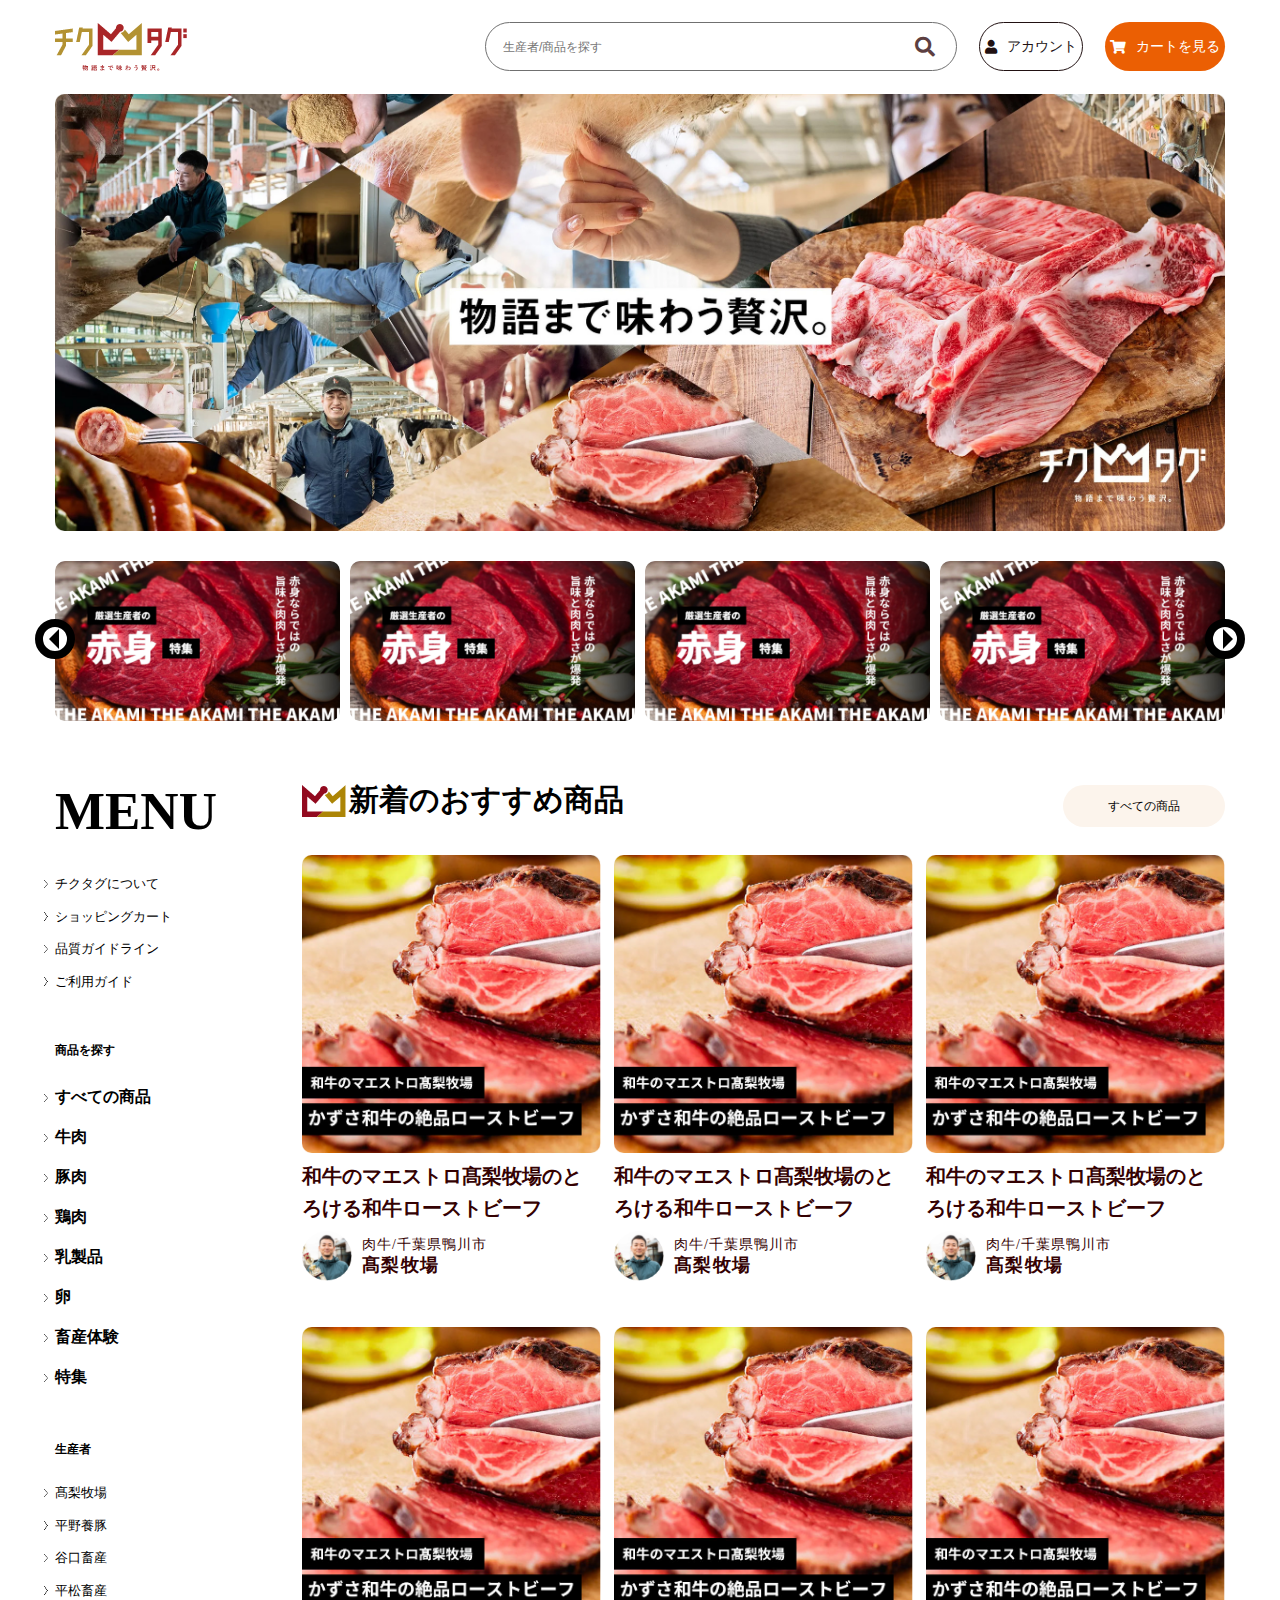
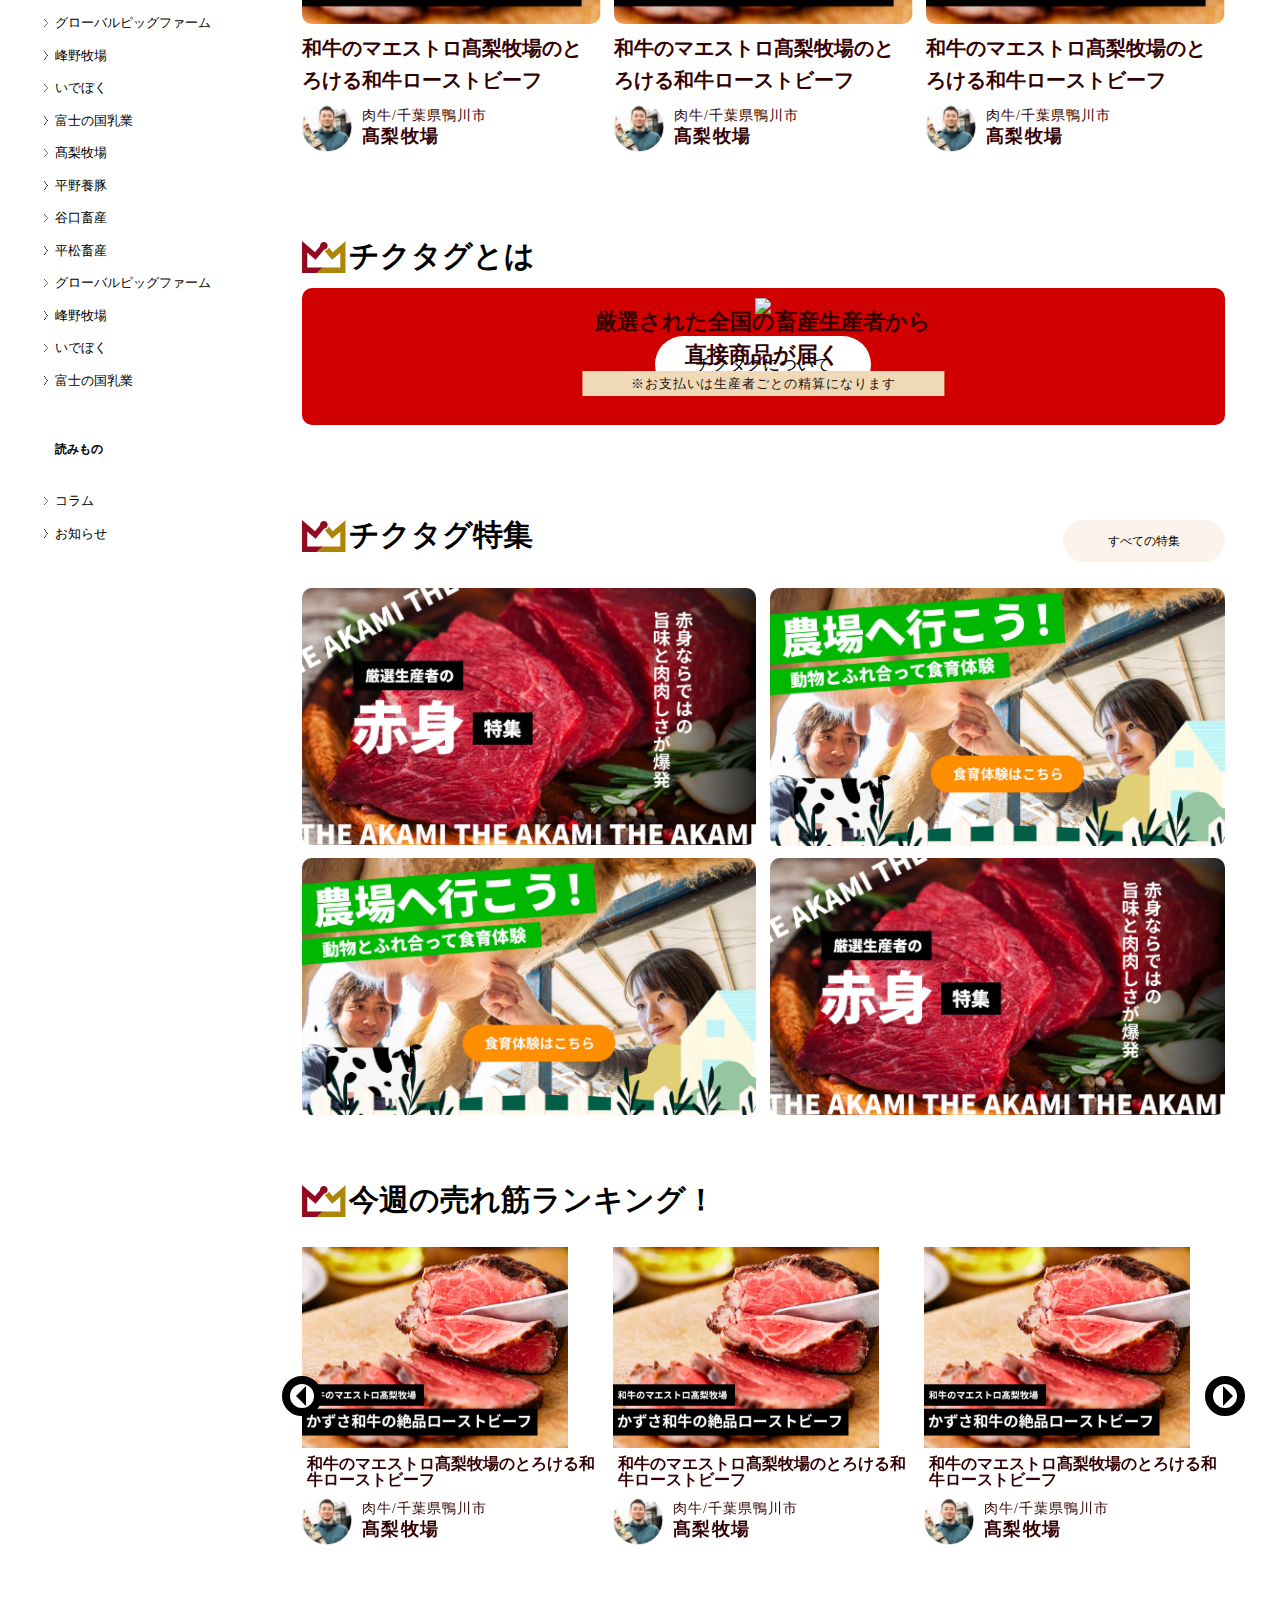
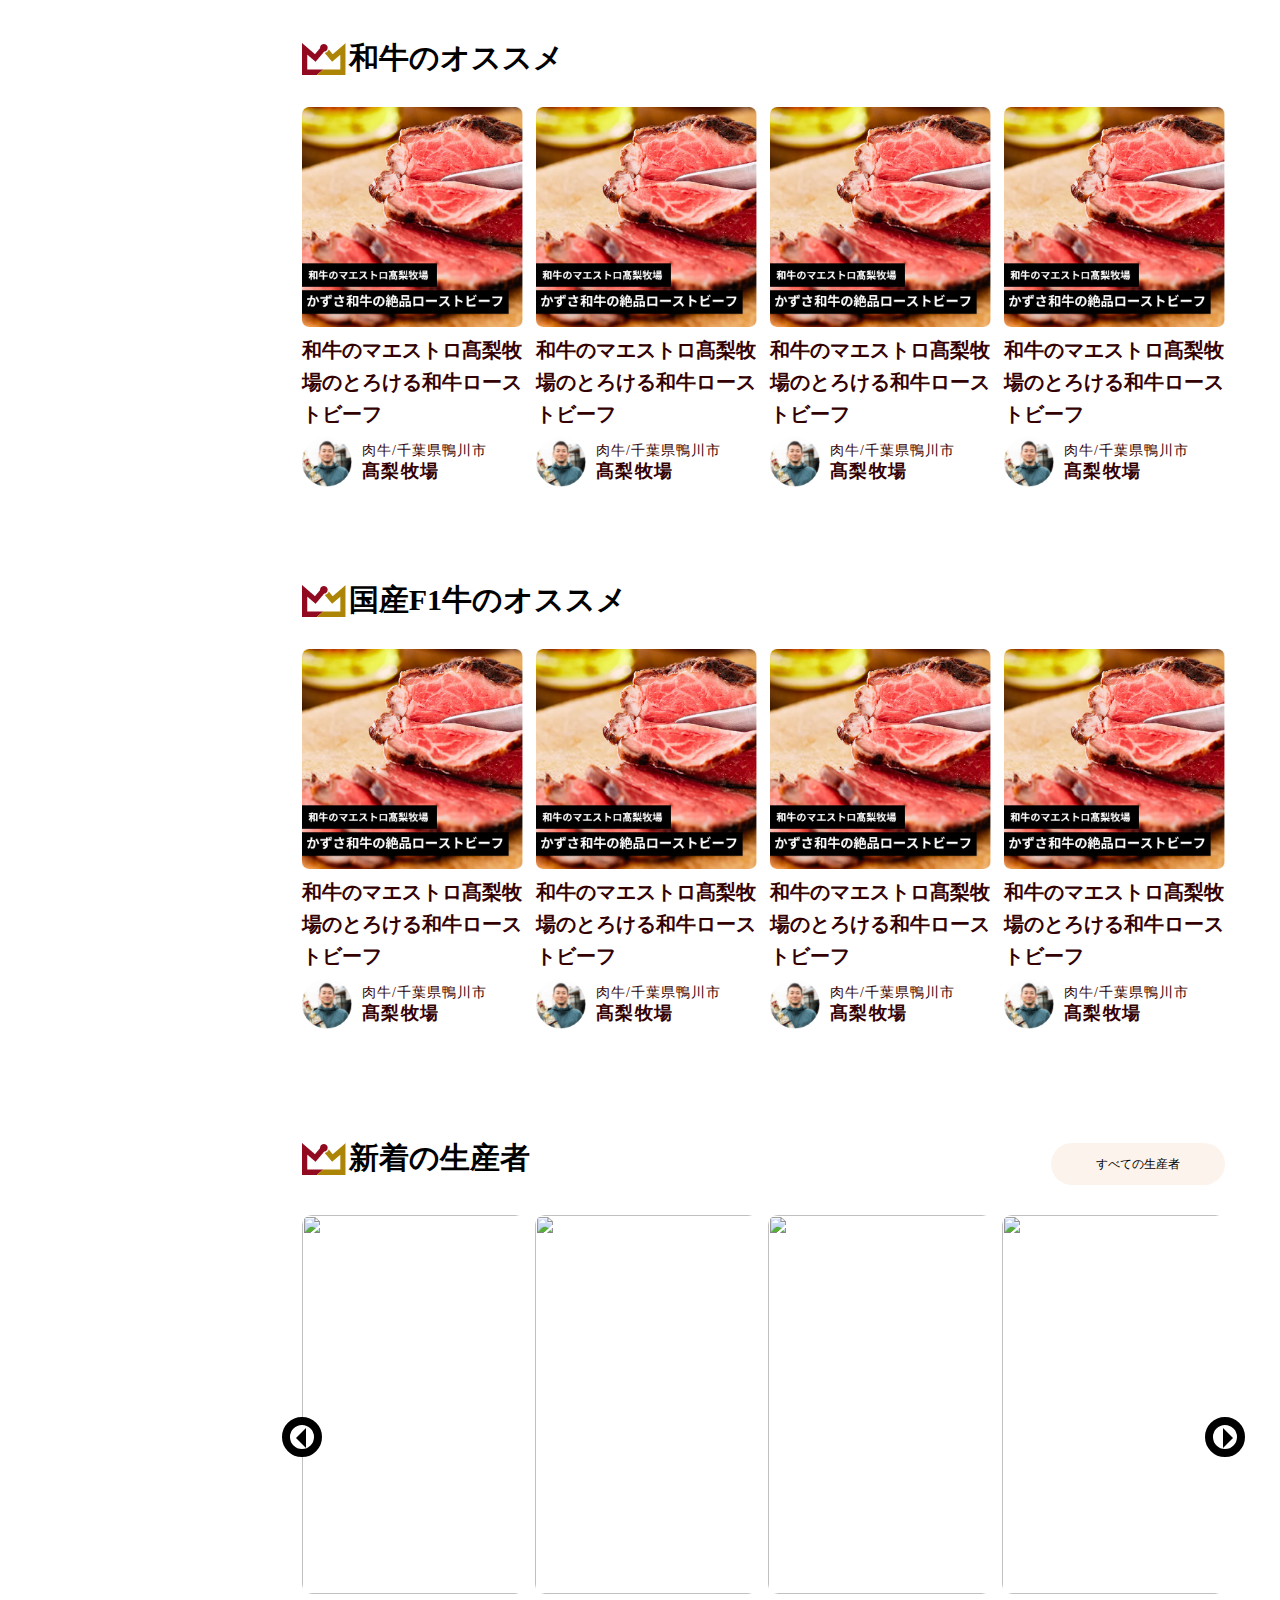
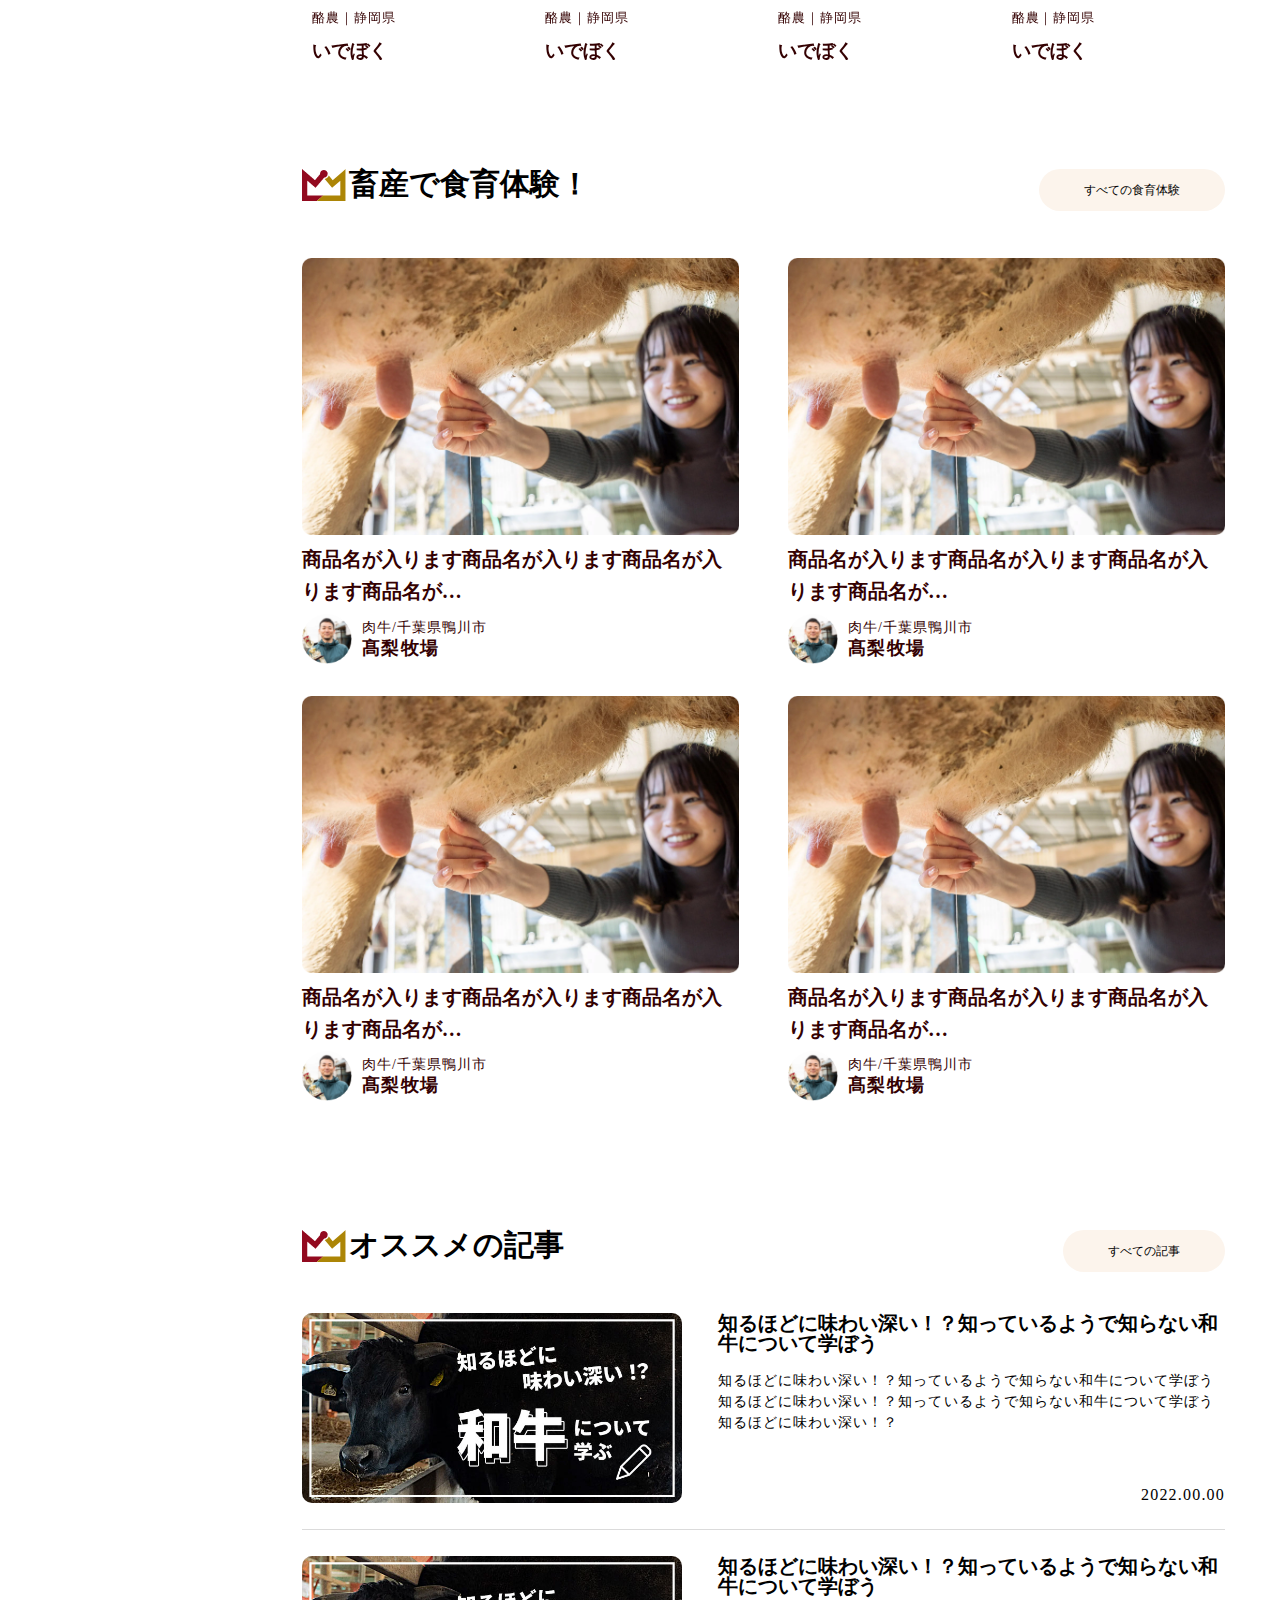
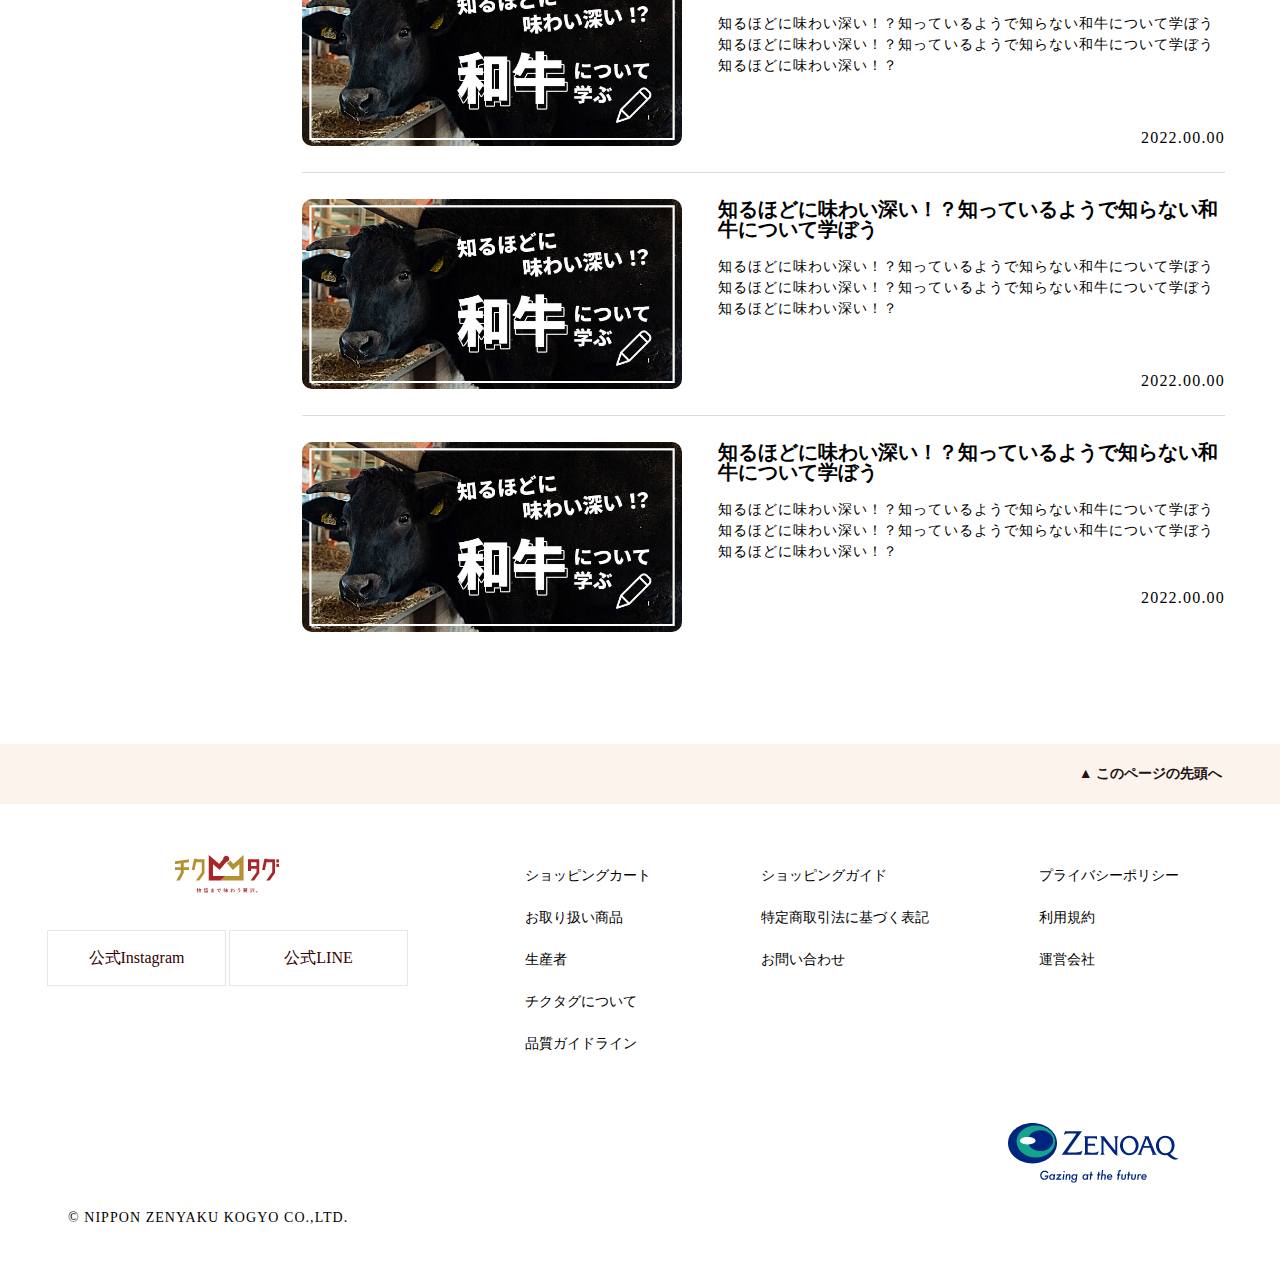
==== commit 31cdff55: "fix menu" ====
--- a/index.html
+++ b/index.html
@@ -35,6 +35,10 @@
             </a>
         </div>
     </header>
+    <div class='sp_search'>
+        <input type='text' class='c-nav_search_input' placeholder='生産者/商品を探す' />
+        <i class="search fa fa-search" aria-hidden="true"></i>
+    </div>
     <main class="p-container">
         <section class="p-intro">
             <img class='p-intro_img_pc' width='100%' height='auto' src='./assets/image/pc_section_1.png' />
@@ -204,12 +208,22 @@
                 </section>
                 <section class='p-tick'>
                     <div class='c_header_logo'>
-                        <img height='32px' src='./assets/image/product_logo.png' />
+                        <img height='32px'src='./assets/image/product_logo.png' />
                         <h1 class='c_header_logo_type'>チクタグとは</h1>
                     </div>
                     <div class='p-tick_main'>
-                        <img class='p-tick_img_pc' width='100%' height='auto' src='./assets/image/pc_tick.png' />
-                        <img class='p-tick_img_sp' width='100%' height='auto' src='./assets/image/sp_tick.png' />
+                        <div class='p-tick_parent'>
+                            <img class='p-tick_img_pc' width='100%' src='./assets/image/Group 987.png' />
+                            <img class='p-tick_img_sp' width='100%' height='auto' src='./assets/image/tick_sp.png' />
+                            <div class='p-tick_child'>
+                                <h3 class='p-tick_title'>厳選された全国の畜産生産者から<br>直接商品が届く</h3>
+                                <p class='p-tick_content'>※お支払いは生産者ごとの精算になります</p>
+                            </div>
+                        </div>
+                        <button class='p-tick_button'>
+                        チクタグについて
+                        </button>
+
                     </div>
                 </section>
                 <section class='p-feature'>
@@ -233,14 +247,161 @@
                         <h1 class='c_header_logo_type'>今週の売れ筋ランキング！</h1>
                     </div>
                     <div class='p-ranking_swipper'>
-
-                    </div>
-
-                </section>
+                        <div thumbsSlider="" class="swiper mySwiper1">
+                            <div class="swiper-wrapper">
+                                <div class="swiper-slide">
+                                    <img class='swiper-slide_img' width='100%' height='auto' src='./assets/image/sample_product.png' />
+                                    <h2 class='p-ranking_des'>和牛のマエストロ髙梨牧場のとろける和牛ローストビーフ</h2>
+                                    <div class='product_recommends_person'>
+                                        <img src='./assets/image/avatar.png' />
+                                        <div class='product_recommends_person_info'>
+                                            <p class='position'>肉牛/千葉県鴨川市</p>
+                                            <p class='pasture'>髙梨牧場</p>
+                                        </div>
+                                    </div>
+                                </div>
+                                <div class="swiper-slide">
+                                    <img class='swiper-slide_img' width='100%' height='auto' src='./assets/image/sample_product.png' />
+                                    <h2 class='p-ranking_des'>和牛のマエストロ髙梨牧場のとろける和牛ローストビーフ</h2>
+                                    <div class='product_recommends_person'>
+                                        <img src='./assets/image/avatar.png' />
+                                        <div class='product_recommends_person_info'>
+                                            <p class='position'>肉牛/千葉県鴨川市</p>
+                                            <p class='pasture'>髙梨牧場</p>
+                                        </div>
+                                    </div>
+                                </div>
+                                <div class="swiper-slide">
+                                    <img class='swiper-slide_img' width='100%' height='auto' src='./assets/image/sample_product.png' />
+                                    <h2 class='p-ranking_des'>和牛のマエストロ髙梨牧場のとろける和牛ローストビーフ</h2>
+                                    <div class='product_recommends_person'>
+                                        <img src='./assets/image/avatar.png' />
+                                        <div class='product_recommends_person_info'>
+                                            <p class='position'>肉牛/千葉県鴨川市</p>
+                                            <p class='pasture'>髙梨牧場</p>
+                                        </div>
+                                    </div>
+                                </div>
+                                <div class="swiper-slide">
+                                    <img class='swiper-slide_img' width='100%' height='auto' src='./assets/image/sample_product.png' />
+                                    <h2 class='p-ranking_des'>和牛のマエストロ髙梨牧場のとろける和牛ローストビーフ</h2>
+                                    <div class='product_recommends_person'>
+                                        <img src='./assets/image/avatar.png' />
+                                        <div class='product_recommends_person_info'>
+                                            <p class='position'>肉牛/千葉県鴨川市</p>
+                                            <p class='pasture'>髙梨牧場</p>
+                                        </div>
+                                    </div>
+                                </div>
+                                <div class="swiper-slide">
+                                    <img class='swiper-slide_img' width='100%' height='auto' src='./assets/image/sample_product.png' />
+                                    <h2 class='p-ranking_des'>和牛のマエストロ髙梨牧場のとろける和牛ローストビーフ</h2>
+                                    <div class='product_recommends_person'>
+                                        <img src='./assets/image/avatar.png' />
+                                        <div class='product_recommends_person_info'>
+                                            <p class='position'>肉牛/千葉県鴨川市</p>
+                                            <p class='pasture'>髙梨牧場</p>
+                                        </div>
+                                    </div>
+                                </div>
+                                <div class="swiper-slide">
+                                    <img class='swiper-slide_img' width='100%' height='auto' src='./assets/image/sample_product.png' />
+                                    <h2 class='p-ranking_des'>和牛のマエストロ髙梨牧場のとろける和牛ローストビーフ</h2>
+                                    <div class='product_recommends_person'>
+                                        <img src='./assets/image/avatar.png' />
+                                        <div class='product_recommends_person_info'>
+                                            <p class='position'>肉牛/千葉県鴨川市</p>
+                                            <p class='pasture'>髙梨牧場</p>
+                                        </div>
+                                    </div>
+                                </div>
+                                <div class="swiper-slide">
+                                    <img class='swiper-slide_img' width='100%' height='auto' src='./assets/image/sample_product.png' />
+                                    <h2 class='p-ranking_des'>和牛のマエストロ髙梨牧場のとろける和牛ローストビーフ</h2>
+                                    <div class='product_recommends_person'>
+                                        <img src='./assets/image/avatar.png' />
+                                        <div class='product_recommends_person_info'>
+                                            <p class='position'>肉牛/千葉県鴨川市</p>
+                                            <p class='pasture'>髙梨牧場</p>
+                                        </div>
+                                    </div>
+                                </div>
+                                <div class="swiper-slide">
+                                    <img class='swiper-slide_img' width='100%' height='auto' src='./assets/image/sample_product.png' />
+                                    <h2 class='p-ranking_des'>和牛のマエストロ髙梨牧場のとろける和牛ローストビーフ</h2>
+                                    <div class='product_recommends_person'>
+                                        <img src='./assets/image/avatar.png' />
+                                        <div class='product_recommends_person_info'>
+                                            <p class='position'>肉牛/千葉県鴨川市</p>
+                                            <p class='pasture'>髙梨牧場</p>
+                                        </div>
+                                    </div>
+                                </div>
+                            </div>
+                            <div class="swiper-pagination"></div>
+                        </div>
+                        <div class="swiper-button-next1"></div>
+                        <div class="swiper-button-prev1"></div>
+                    </div>
+
+                </section>
+
                 <section class='p-wagyu'>
                     <div class='c_header_logo'>
                         <img height='32px' src='./assets/image/product_logo.png' />
                         <h1 class='c_header_logo_type'>和牛のオススメ</h1>
+                    </div>
+                    <div class='wagyu_products'>
+                        <div>
+                            <img width='100%' src='./assets/image/recommend_product.png' />
+                            <h2 class='product_recommends_des'>和牛のマエストロ髙梨牧場のとろける和牛ローストビーフ</h2>
+                            <div class='product_recommends_person'>
+                                <img src='./assets/image/avatar.png' />
+                                <div class='product_recommends_person_info'>
+                                    <p class='position'>肉牛/千葉県鴨川市</p>
+                                    <p class='pasture'>髙梨牧場</p>
+                                </div>
+                            </div>
+                        </div>
+                        <div>
+                            <img width='100%' src='./assets/image/recommend_product.png' />
+                            <h2 class='product_recommends_des'>和牛のマエストロ髙梨牧場のとろける和牛ローストビーフ</h2>
+                            <div class='product_recommends_person'>
+                                <img src='./assets/image/avatar.png' />
+                                <div class='product_recommends_person_info'>
+                                    <p class='position'>肉牛/千葉県鴨川市</p>
+                                    <p class='pasture'>髙梨牧場</p>
+                                </div>
+                            </div>
+                        </div>
+                        <div>
+                            <img width='100%' src='./assets/image/recommend_product.png' />
+                            <h2 class='product_recommends_des'>和牛のマエストロ髙梨牧場のとろける和牛ローストビーフ</h2>
+                            <div class='product_recommends_person'>
+                                <img src='./assets/image/avatar.png' />
+                                <div class='product_recommends_person_info'>
+                                    <p class='position'>肉牛/千葉県鴨川市</p>
+                                    <p class='pasture'>髙梨牧場</p>
+                                </div>
+                            </div>
+                        </div>
+                        <div>
+                            <img width='100%' src='./assets/image/recommend_product.png' />
+                            <h2 class='product_recommends_des'>和牛のマエストロ髙梨牧場のとろける和牛ローストビーフ</h2>
+                            <div class='product_recommends_person'>
+                                <img src='./assets/image/avatar.png' />
+                                <div class='product_recommends_person_info'>
+                                    <p class='position'>肉牛/千葉県鴨川市</p>
+                                    <p class='pasture'>髙梨牧場</p>
+                                </div>
+                            </div>
+                        </div>
+                    </div>
+                </section>
+                <section class='p-wagyu'>
+                    <div class='c_header_logo'>
+                        <img height='32px' src='./assets/image/product_logo.png' />
+                        <h1 class='c_header_logo_type'>国産F1牛のオススメ</h1>
                     </div>
                     <div class='wagyu_products'>
                         <div>
@@ -297,6 +458,61 @@
                         </div>
                         <a class='c_header_button' href='#'>すべての生産者</a>
                     </div>
+                    <div class="p-productor_swiper">
+                        <div thumbsSlider="" class="swiper mySwiper2">
+                            <div class="swiper-wrapper">
+                                <div class="swiper-slide">
+                                    <img width='100%' height='auto' src='./assets/image/famer.png' />
+                                    <p class='productor_position' >酪農｜静岡県</p>
+                                    <h3 class='productor_name'>いでぼく</h3>
+                                </div>
+                                <div class="swiper-slide">
+                                    <img width='100%' height='auto' src='./assets/image/famer.png' />
+                                    <p class='productor_position' >酪農｜静岡県</p>
+                                    <h3 class='productor_name'>いでぼく</h3>
+                                </div>
+                                <div class="swiper-slide">
+                                    <img width='100%' height='auto' src='./assets/image/famer.png' />
+                                    <p class='productor_position' >酪農｜静岡県</p>
+                                    <h3 class='productor_name'>いでぼく</h3>
+                                </div>
+                                <div class="swiper-slide">
+                                    <img width='100%' height='auto' src='./assets/image/famer.png' />
+                                    <p class='productor_position' >酪農｜静岡県</p>
+                                    <h3 class='productor_name'>いでぼく</h3>
+                                </div>
+                                <div class="swiper-slide">
+                                    <img width='100%' height='auto' src='./assets/image/famer.png' />
+                                    <p class='productor_position' >酪農｜静岡県</p>
+                                    <h3 class='productor_name'>いでぼく</h3>
+                                </div>
+                                <div class="swiper-slide">
+                                    <img width='100%' height='auto' src='./assets/image/famer.png' />
+                                    <p class='productor_position' >酪農｜静岡県</p>
+                                    <h3 class='productor_name'>いでぼく</h3>
+                                </div>
+                                <div class="swiper-slide">
+                                    <img width='100%' height='auto' src='./assets/image/famer.png' />
+                                    <p class='productor_position' >酪農｜静岡県</p>
+                                    <h3 class='productor_name'>いでぼく</h3>
+                                </div>
+                                <div class="swiper-slide">
+                                    <img width='100%' height='auto' src='./assets/image/famer.png' />
+                                    <p class='productor_position' >酪農｜静岡県</p>
+                                    <h3 class='productor_name'>いでぼく</h3>
+                                </div>
+                                <div class="swiper-slide">
+                                    <img width='100%' height='auto' src='./assets/image/famer.png' />
+                                    <p class='productor_position' >酪農｜静岡県</p>
+                                    <h3 class='productor_name'>いでぼく</h3>
+                                </div>
+                            </div>
+                            <div class="swiper-pagination"></div>
+                        </div>
+                        <div class="swiper-button-next2"></div>
+                        <div class="swiper-button-prev2"></div>
+                    </div>
+
                 </section>
                 <section class='p-education'>
                     <div class='c_header'>
@@ -396,12 +612,13 @@
                         </div>
                     </div>
                 </section>
+
             </section>
         </section>
     </main>
     <footer class='c-footer'>
         <div class='totop'>
-
+            <a href="#">▲ このページの先頭へ</a>
         </div>
         <div class='c-footer_content'>
             <div class='c-footer_content_social'>
@@ -453,6 +670,77 @@
         },
         pagination: {
             el: ".swiper-pagination",
+            clickable: true
+        },
+        breakpoints: {
+            320: {
+                slidesPerView: 1,
+                spaceBetween: 10,
+            },
+            375: {
+                slidesPerView: 2,
+                spaceBetween: 10,
+            },
+            768: {
+                slidesPerView: 3,
+                spaceBetween: 10,
+            },
+            1024: {
+                slidesPerView: 4,
+                spaceBetween: 10,
+            },
+            1440: {
+                slidesPerView: 5,
+                spaceBetween: 10,
+            }
+        },
+    });
+    var swiper1 = new Swiper(".mySwiper1", {
+        speed:1500,
+        spaceBetween: 10,
+        loop: true,
+        navigation: {
+            nextEl: ".swiper-button-next1",
+            prevEl: ".swiper-button-prev1",
+        },
+        pagination: {
+            el: ".swiper-pagination",
+            clickable: true,
+        },
+        breakpoints: {
+            320: {
+                slidesPerView: 1,
+                spaceBetween: 10,
+            },
+            375: {
+                slidesPerView: 2,
+                spaceBetween: 10,
+            },
+            768: {
+                slidesPerView: 3,
+                spaceBetween: 10,
+            },
+            1440: {
+                slidesPerView: 4,
+                spaceBetween: 10,
+            },
+            1880: {
+                slidesPerView: 5,
+                spaceBetween: 10,
+            }
+
+        },
+    });
+    var swiper2 = new Swiper(".mySwiper2", {
+        speed:1500,
+        spaceBetween: 10,
+        loop: true,
+        navigation: {
+            nextEl: ".swiper-button-next2",
+            prevEl: ".swiper-button-prev2",
+        },
+        pagination: {
+            el: ".swiper-pagination",
             clickable: true,
         },
         breakpoints: {
--- a/assets/css/style.css
+++ b/assets/css/style.css
@@ -37,7 +37,7 @@
   background: white;
   font-size: 0.078125vw;
 }
-@media screen and (max-width: 767px) {
+@media screen and (max-width: 870px) {
   html {
     font-size: 0.2564102564vw;
   }
@@ -289,7 +289,7 @@
 .is-pc {
   display: block;
 }
-@media screen and (max-width: 767px) {
+@media screen and (max-width: 870px) {
   .is-pc {
     display: none;
   }
@@ -298,7 +298,7 @@
 .is-sp {
   display: none;
 }
-@media screen and (max-width: 767px) {
+@media screen and (max-width: 870px) {
   .is-sp {
     display: block;
   }
@@ -325,26 +325,34 @@
   background-position: center;
 }
 
-.mySwiper .swiper-slide {
-  opacity: 1;
-}
-
-.mySwiper .swiper-slide-thumb-active {
-  opacity: 1;
-}
-
 .swiper-slide img {
   display: block;
-  width: 360px;
-  height: 203px;
   object-fit: cover;
 }
 
+.mySwiper1 .swiper-slide img {
+  display: block;
+  width: 266px;
+  height: 201px;
+  object-fit: cover;
+}
+
+.mySwiper2 .swiper-slide img {
+  display: block;
+  width: 295px;
+  height: 379px;
+  object-fit: cover;
+}
+
 .swiper-button-next,
-.swiper-button-prev {
+.swiper-button-prev,
+.swiper-button-next1,
+.swiper-button-prev1,
+.swiper-button-next2,
+.swiper-button-prev2 {
   border: 8px solid black;
   border-radius: 50%;
-  background-color: transparent;
+  background-color: white;
   width: 40px;
   height: 40px;
 }
@@ -357,9 +365,43 @@
   left: -20px;
 }
 
+.swiper-button-next1 {
+  right: -20px;
+  position: absolute;
+  top: 50%;
+  transform: translate(0, -50%);
+  z-index: 9999;
+}
+
+.swiper-button-prev1 {
+  left: -20px;
+  position: absolute;
+  top: 50%;
+  transform: translate(0, -50%);
+  z-index: 9999;
+}
+
+.swiper-button-next2 {
+  right: -20px;
+  position: absolute;
+  top: 50%;
+  transform: translate(0, -50%);
+  z-index: 9999;
+}
+
+.swiper-button-prev2 {
+  left: -20px;
+  position: absolute;
+  top: 50%;
+  transform: translate(0, -50%);
+  z-index: 9999;
+}
+
 .swiper-button-prev:after {
   content: " ";
-  margin-right: 50%;
+  top: 10%;
+  left: -15%;
+  position: absolute;
   border-width: 10px;
   border-style: solid;
   border-color: transparent black transparent transparent;
@@ -367,7 +409,49 @@
 
 .swiper-button-next:after {
   content: " ";
-  margin-left: 50%;
+  top: 10%;
+  right: -25%;
+  position: absolute;
+  border-width: 10px;
+  border-style: solid;
+  border-color: transparent transparent transparent black;
+}
+
+.swiper-button-prev1:after {
+  content: " ";
+  top: 10%;
+  left: -15%;
+  position: absolute;
+  border-width: 10px;
+  border-style: solid;
+  border-color: transparent black transparent transparent;
+}
+
+.swiper-button-next1:after {
+  content: " ";
+  top: 10%;
+  right: -25%;
+  position: absolute;
+  border-width: 10px;
+  border-style: solid;
+  border-color: transparent transparent transparent black;
+}
+
+.swiper-button-prev2:after {
+  content: " ";
+  top: 10%;
+  left: -15%;
+  position: absolute;
+  border-width: 10px;
+  border-style: solid;
+  border-color: transparent black transparent transparent;
+}
+
+.swiper-button-next2:after {
+  content: " ";
+  top: 10%;
+  right: -25%;
+  position: absolute;
   border-width: 10px;
   border-style: solid;
   border-color: transparent transparent transparent black;
@@ -425,7 +509,7 @@
   padding-bottom: 0;
   position: relative;
 }
-@media screen and (max-width: 767px) {
+@media screen and (max-width: 870px) {
   .c-header__container {
     padding: 25rem;
   }
@@ -436,7 +520,7 @@
   align-items: flex-start;
   width: 100%;
 }
-@media screen and (max-width: 767px) {
+@media screen and (max-width: 870px) {
   .c-header__wrap {
     align-items: center;
   }
@@ -448,7 +532,7 @@
 .c-header__wrap__logo a img {
   height: 35rem;
 }
-@media screen and (max-width: 767px) {
+@media screen and (max-width: 870px) {
   .c-header__wrap__logo a img {
     height: 24rem;
   }
@@ -466,7 +550,7 @@
 .c-header__wrap__text img.is-black {
   display: none;
 }
-@media screen and (max-width: 767px) {
+@media screen and (max-width: 870px) {
   .c-header__wrap__text img {
     width: 55rem;
   }
@@ -484,7 +568,7 @@
   gap: 10px;
   flex-direction: column;
 }
-@media screen and (max-width: 767px) {
+@media screen and (max-width: 870px) {
   .c-header__wrap__menu {
     display: none;
     position: absolute;
@@ -511,7 +595,7 @@
   color: white;
   transition: all 0.35s ease;
 }
-@media screen and (max-width: 767px) {
+@media screen and (max-width: 870px) {
   .c-header__wrap__menu a {
     font-size: 18rem;
     line-height: 1.7222222222;
@@ -519,7 +603,7 @@
     opacity: 0;
   }
 }
-@media screen and (max-width: 767px) {
+@media screen and (max-width: 870px) {
   .c-header__wrap__menu.js-active a {
     animation-name: transform-anim;
     animation-duration: 0.5s;
@@ -550,7 +634,7 @@
   font-size: 24rem;
   color: white;
 }
-@media screen and (max-width: 767px) {
+@media screen and (max-width: 870px) {
   .c-header__map {
     left: 35rem;
     bottom: 30rem;
@@ -578,7 +662,7 @@
   margin-top: -60rem;
   white-space: nowrap;
 }
-@media screen and (max-width: 767px) {
+@media screen and (max-width: 870px) {
   .c-title {
     margin-top: -40rem;
     font-size: 49rem;
@@ -592,7 +676,7 @@
 .c-hamburg__menu {
   display: none;
 }
-@media screen and (max-width: 767px) {
+@media screen and (max-width: 870px) {
   .c-hamburg__menu {
     display: block;
     width: 20px;
@@ -640,17 +724,6 @@
   transition: all 0.35s ease;
 }
 
-.p-container {
-  position: relative;
-  z-index: 100;
-  padding: 0 55px;
-}
-@media screen and (max-width: 767px) {
-  .p-container {
-    padding: 0;
-  }
-}
-
 .c-nav {
   display: flex;
   align-items: center;
@@ -659,9 +732,9 @@
   height: 93.5px;
   justify-content: space-between;
 }
-@media screen and (max-width: 767px) {
+@media screen and (max-width: 870px) {
   .c-nav {
-    padding: 0;
+    padding: 0, 10px;
     height: 78px;
   }
 }
@@ -670,7 +743,7 @@
   width: 132px;
   height: 48px;
 }
-@media screen and (max-width: 767px) {
+@media screen and (max-width: 870px) {
   .c-nav_logo {
     background-image: url("../image/sp_logo.png");
     width: 105px;
@@ -697,7 +770,17 @@
   border-width: 1px;
   border-style: solid;
 }
-@media screen and (max-width: 767px) {
+@media screen and (max-width: 1083px) {
+  .c-nav_search_input {
+    width: 300px;
+  }
+}
+@media screen and (max-width: 900px) {
+  .c-nav_search_input {
+    width: 200px;
+  }
+}
+@media screen and (max-width: 870px) {
   .c-nav_search_input {
     height: 41px;
     width: 368px;
@@ -712,7 +795,7 @@
   color: #5d3f41;
   font-size: 20px;
 }
-@media screen and (max-width: 767px) {
+@media screen and (max-width: 870px) {
   .c-nav_search {
     display: none;
   }
@@ -721,7 +804,7 @@
   border: 1px solid #211112;
   border-radius: 25px;
   height: 49px;
-  padding: 0 20px;
+  padding: 0 5px;
   display: flex;
   align-items: center;
   justify-content: center;
@@ -734,7 +817,7 @@
   margin-left: 10px;
   font-size: 14px;
 }
-@media screen and (max-width: 767px) {
+@media screen and (max-width: 870px) {
   .c-nav_login i {
     font-size: 20px;
   }
@@ -744,7 +827,7 @@
     margin-top: 10px;
   }
 }
-@media screen and (max-width: 767px) {
+@media screen and (max-width: 870px) {
   .c-nav_login {
     flex-direction: column;
     border: none;
@@ -753,7 +836,7 @@
 .c-nav_cart {
   border-radius: 25px;
   height: 49px;
-  padding: 0 20px;
+  padding: 0 5px;
   display: flex;
   align-items: center;
   justify-content: center;
@@ -767,7 +850,7 @@
   margin-left: 10px;
   font-size: 14px;
 }
-@media screen and (max-width: 767px) {
+@media screen and (max-width: 870px) {
   .c-nav_cart i {
     font-size: 20px;
     color: #eb5f03;
@@ -779,7 +862,7 @@
     color: #eb5f03;
   }
 }
-@media screen and (max-width: 767px) {
+@media screen and (max-width: 870px) {
   .c-nav_cart {
     flex-direction: column;
     border: none;
@@ -836,14 +919,51 @@
   margin-top: 8px;
   color: #eb5f03;
 }
-@media screen and (max-width: 767px) {
+@media screen and (max-width: 870px) {
   .c-nav_hamberg {
     display: flex;
+    padding: 0 5px;
     flex-direction: column;
   }
 }
 
-@media screen and (max-width: 767px) {
+.sp_search {
+  display: none;
+  width: 100%;
+  height: 60px;
+  padding: 10px 10px;
+  position: relative;
+  background-color: #FCF4EC;
+}
+@media screen and (max-width: 870px) {
+  .sp_search {
+    display: inline-block;
+  }
+}
+.sp_search .c-nav_search_input {
+  width: 100%;
+}
+.sp_search .search {
+  top: 50%;
+  transform: translate(0, -50%);
+  position: absolute;
+  right: 22px;
+  color: #5d3f41;
+  font-size: 20px;
+}
+
+.p-container {
+  position: relative;
+  z-index: 100;
+  padding: 0 55px;
+}
+@media screen and (max-width: 870px) {
+  .p-container {
+    padding: 0;
+  }
+}
+
+@media screen and (max-width: 870px) {
   .p-intro_img_pc {
     display: none;
   }
@@ -851,7 +971,7 @@
 .p-intro_img_sp {
   display: none;
 }
-@media screen and (max-width: 767px) {
+@media screen and (max-width: 870px) {
   .p-intro_img_sp {
     display: block;
   }
@@ -861,7 +981,7 @@
   background-color: white;
   padding: 90rem 150rem 50rem 90rem;
 }
-@media screen and (max-width: 767px) {
+@media screen and (max-width: 870px) {
   .p-intro__wrap {
     padding: 60rem 0 60rem 35rem;
     margin-left: -15rem;
@@ -874,7 +994,7 @@
   color: black;
   border-top: solid 1px black;
 }
-@media screen and (max-width: 767px) {
+@media screen and (max-width: 870px) {
   .p-intro__wrap__ttl {
     font-size: 9rem;
     line-height: 1.6666666667;
@@ -887,7 +1007,7 @@
   font-size: 24rem;
   line-height: 1.4166666667;
 }
-@media screen and (max-width: 767px) {
+@media screen and (max-width: 870px) {
   .p-intro__wrap__des {
     padding: 35rem 5rem 0;
     font-size: 16rem;
@@ -906,7 +1026,7 @@
   margin-left: 30rem;
   margin-right: 120rem;
 }
-@media screen and (max-width: 767px) {
+@media screen and (max-width: 870px) {
   .p-swiper .swiper hr {
     margin: 0;
   }
@@ -918,32 +1038,40 @@
 .p-swiper .swiper .swiper-pagination {
   display: none;
 }
-@media screen and (max-width: 767px) {
+@media screen and (max-width: 870px) {
   .p-swiper .swiper-button-next,
   .p-swiper .swiper-button-prev {
     display: none;
   }
   .p-swiper .swiper-pagination {
-    display: block;
-  }
-}
-
-.test {
-  color: black;
-  font-size: 20px;
+    display: block !important;
+  }
+  .p-swiper .swiper-pagination span {
+    width: 15px !important;
+    height: 15px !important;
+  }
+  .p-swiper .swiper-pagination .swiper-pagination-bullet-active {
+    background: #E3C396 !important;
+    border: none !important;
+  }
+  .p-swiper .swiper-pagination .swiper-pagination-bullet {
+    border: 2px solid #E3C396 !important;
+    background: transparent;
+  }
 }
 
 .p-main {
   margin-top: 64px;
   display: flex;
   justify-content: center;
-  gap: 125px;
+  gap: 4%;
 }
 
 .p-menu {
-  width: 215px;
-}
-@media screen and (max-width: 767px) {
+  width: 100%;
+  max-width: 200px;
+}
+@media screen and (max-width: 870px) {
   .p-menu {
     display: none;
   }
@@ -957,6 +1085,7 @@
 .p-menu ul li {
   font-size: 13px;
   line-height: 2.5;
+  list-style-image: url("../image/before.svg");
 }
 .p-menu .find_production {
   margin-top: 21px;
@@ -979,10 +1108,10 @@
 }
 
 .p-section_group {
-  max-width: 963px;
-  width: 100%;
-}
-@media screen and (max-width: 767px) {
+  flex: 1;
+  width: 100px;
+}
+@media screen and (max-width: 870px) {
   .p-section_group {
     width: 100%;
   }
@@ -996,7 +1125,7 @@
   word-break: keep-all;
   font-size: 30px;
 }
-@media screen and (max-width: 767px) {
+@media screen and (max-width: 870px) {
   .c_header_logo_type {
     font-size: 20px;
   }
@@ -1017,12 +1146,12 @@
   background-color: #FCF4EC;
   font-size: 12px;
 }
-@media screen and (max-width: 767px) {
+@media screen and (max-width: 870px) {
   .c_header_button {
     display: none;
   }
 }
-@media screen and (max-width: 767px) {
+@media screen and (max-width: 870px) {
   .c_header {
     padding-left: 11px;
   }
@@ -1035,7 +1164,7 @@
   row-gap: 46px;
   margin-top: 28px;
 }
-@media screen and (max-width: 767px) {
+@media screen and (max-width: 870px) {
   .product_recommends {
     grid-template-columns: 1fr 1fr;
   }
@@ -1046,8 +1175,9 @@
   line-height: 1.6;
   font-size: 20px;
   font-weight: 600;
-}
-@media screen and (max-width: 767px) {
+  color: #340102;
+}
+@media screen and (max-width: 870px) {
   .product_recommends_des {
     font-size: 13px;
     font-weight: 400;
@@ -1068,7 +1198,7 @@
   font-size: 14px;
   color: #340102;
 }
-@media screen and (max-width: 767px) {
+@media screen and (max-width: 870px) {
   .product_recommends_person .position {
     font-size: 11px;
   }
@@ -1078,22 +1208,55 @@
   font-size: 18px;
   font-weight: 600;
 }
-@media screen and (max-width: 767px) {
+@media screen and (max-width: 870px) {
   .product_recommends_person .pasture {
     font-size: 13px;
     font-weight: 400;
   }
 }
+.product_recommends_person img {
+  width: 50px !important;
+  height: 50px !important;
+}
 
 .p-tick {
   margin-top: 89px;
 }
-@media screen and (max-width: 767px) {
+@media screen and (max-width: 870px) {
   .p-tick {
     margin-top: 67px;
   }
 }
-@media screen and (max-width: 767px) {
+.p-tick_main {
+  text-align: center;
+  padding: 10px;
+  border-radius: 10px;
+  background-color: #D00000;
+  margin-top: 15px;
+}
+@media screen and (max-width: 870px) {
+  .p-tick_main {
+    margin-top: 11px;
+  }
+}
+.p-tick_parent {
+  z-index: 1;
+  position: relative;
+}
+.p-tick_child {
+  position: absolute;
+  width: 100%;
+  z-index: 3;
+  left: 50%;
+  top: 43%;
+  transform: translate(-50%, 0);
+}
+@media screen and (max-width: 870px) {
+  .p-tick_child {
+    top: 15%;
+  }
+}
+@media screen and (max-width: 870px) {
   .p-tick_img_pc {
     display: none;
   }
@@ -1101,24 +1264,123 @@
 .p-tick_img_sp {
   display: none;
 }
-@media screen and (max-width: 767px) {
+@media screen and (max-width: 870px) {
   .p-tick_img_sp {
     display: block;
   }
 }
-.p-tick_main {
-  margin-top: 15px;
-}
-@media screen and (max-width: 767px) {
-  .p-tick_main {
-    margin-top: 11px;
+.p-tick_title {
+  text-align: center;
+  font-size: 22px;
+  font-weight: 600;
+  color: #340102;
+  line-height: 1.5;
+}
+@media screen and (max-width: 1260px) {
+  .p-tick_title {
+    font-size: 16px;
+  }
+}
+@media screen and (max-width: 1083px) {
+  .p-tick_title {
+    font-size: 14px;
+  }
+}
+@media screen and (max-width: 900px) {
+  .p-tick_title {
+    font-size: 12px;
+  }
+}
+@media screen and (max-width: 870px) {
+  .p-tick_title {
+    font-size: 22px;
+  }
+}
+.p-tick_content {
+  font-size: 13px;
+  color: #211112;
+  text-align: center;
+  margin-top: 20px;
+  background-color: #F0D9B7;
+  padding: 6px 30px;
+  max-width: 40%;
+  margin: auto;
+}
+@media screen and (max-width: 1260px) {
+  .p-tick_content {
+    font-size: 10px;
+    margin-top: 16px;
+    padding: 6px 20px;
+  }
+}
+@media screen and (max-width: 1083px) {
+  .p-tick_content {
+    font-size: 9px;
+    margin-top: 14px;
+    padding: 6px 18px;
+  }
+}
+@media screen and (max-width: 900px) {
+  .p-tick_content {
+    font-size: 6px;
+    margin-top: 12px;
+    padding: 6px 16px;
+  }
+}
+@media screen and (max-width: 870px) {
+  .p-tick_content {
+    font-size: 13px;
+    margin-top: 12px;
+    padding: 6px 20px;
+    max-width: 70%;
+  }
+}
+.p-tick_button {
+  margin-top: 22px;
+  margin-bottom: 22px;
+  font-size: 17px;
+  text-align: center;
+  padding: 20px 40px;
+  background-color: white;
+  border-radius: 32px;
+}
+@media screen and (max-width: 1260px) {
+  .p-tick_button {
+    font-size: 15px;
+    padding: 20px 40px;
+    margin-top: 22px;
+    margin-bottom: 22px;
+  }
+}
+@media screen and (max-width: 1083px) {
+  .p-tick_button {
+    font-size: 13px;
+    padding: 18px 36px;
+    margin-top: 20px;
+    margin-bottom: 20px;
+  }
+}
+@media screen and (max-width: 900px) {
+  .p-tick_button {
+    font-size: 11px;
+    padding: 16px 32px;
+    margin-top: 18px;
+    margin-bottom: 18px;
+  }
+}
+@media screen and (max-width: 870px) {
+  .p-tick_button {
+    font-size: 18px;
+    padding: 15px 87px;
+    margin-top: 18px;
+    margin-bottom: 18px;
   }
 }
 
 .p-feature {
   margin-top: 95px;
 }
-@media screen and (max-width: 767px) {
+@media screen and (max-width: 870px) {
   .p-feature {
     margin-top: 34px;
   }
@@ -1130,7 +1392,7 @@
   column-gap: 14px;
   row-gap: 12px;
 }
-@media screen and (max-width: 767px) {
+@media screen and (max-width: 870px) {
   .p-feature_list {
     margin-top: 9px;
     grid-template-columns: 1fr;
@@ -1141,7 +1403,7 @@
 .p-ranking {
   margin-top: 70px;
 }
-@media screen and (max-width: 767px) {
+@media screen and (max-width: 870px) {
   .p-ranking {
     margin-top: 55px;
   }
@@ -1157,35 +1419,111 @@
   margin-left: 30rem;
   margin-right: 120rem;
 }
-@media screen and (max-width: 767px) {
+@media screen and (max-width: 870px) {
   .p-ranking_swipper .swiper hr {
     margin: 0;
   }
 }
-.p-ranking_swipper .swiper .swiper-slide img {
+.p-ranking_swipper .swiper .swiper-slide_img {
+  border-color: #707070 !important;
+  width: 266px;
+  height: 201px;
+}
+.p-ranking_swipper .swiper .swiper-pagination {
+  display: none;
+}
+@media screen and (max-width: 870px) {
+  .p-ranking_swipper .swiper-button-next1,
+  .p-ranking_swipper .swiper-button-prev1 {
+    display: none;
+  }
+  .p-ranking_swipper .swiper-pagination {
+    display: block !important;
+  }
+  .p-ranking_swipper .swiper-pagination span {
+    width: 15px !important;
+    height: 15px !important;
+  }
+  .p-ranking_swipper .swiper-pagination .swiper-pagination-bullet-active {
+    background: #E3C396 !important;
+    border: none !important;
+  }
+  .p-ranking_swipper .swiper-pagination .swiper-pagination-bullet {
+    border: 2px solid #E3C396 !important;
+    background: transparent;
+  }
+}
+.p-ranking_des {
+  font-size: 16px;
+  color: #340102;
+  margin-top: 8px;
+  padding: 0 5px;
+}
+
+.p-wagyu {
+  margin-top: 98px;
+}
+@media screen and (max-width: 870px) {
+  .p-wagyu {
+    margin-top: 67px;
+  }
+}
+
+.p-productor_swiper {
+  position: relative;
+}
+.p-productor_swiper .swiper {
+  margin-top: 30px;
+}
+.p-productor_swiper .swiper hr {
+  border-top: solid 1px #000000;
+  margin-left: 30rem;
+  margin-right: 120rem;
+}
+@media screen and (max-width: 870px) {
+  .p-productor_swiper .swiper hr {
+    margin: 0;
+  }
+}
+.p-productor_swiper .swiper .swiper-slide img {
   border-color: #707070 !important;
   border-radius: 10px !important;
 }
-.p-ranking_swipper .swiper .swiper-pagination {
+.p-productor_swiper .swiper .swiper-pagination {
   display: none;
 }
-@media screen and (max-width: 767px) {
-  .p-ranking_swipper .swiper-button-next,
-  .p-ranking_swipper .swiper-button-prev {
+@media screen and (max-width: 870px) {
+  .p-productor_swiper .swiper-button-next2,
+  .p-productor_swiper .swiper-button-prev2 {
     display: none;
   }
-  .p-ranking_swipper .swiper-pagination {
-    display: block;
-  }
-}
-
-.p-wagyu {
-  margin-top: 98px;
-}
-@media screen and (max-width: 767px) {
-  .p-wagyu {
-    margin-top: 67px;
-  }
+  .p-productor_swiper .swiper-pagination {
+    display: block !important;
+  }
+  .p-productor_swiper .swiper-pagination span {
+    width: 15px !important;
+    height: 15px !important;
+  }
+  .p-productor_swiper .swiper-pagination .swiper-pagination-bullet-active {
+    background: #E3C396 !important;
+    border: none !important;
+  }
+  .p-productor_swiper .swiper-pagination .swiper-pagination-bullet {
+    border: 2px solid #E3C396 !important;
+    background: transparent;
+  }
+}
+.p-productor_swiper .productor_position {
+  margin-top: 17px;
+  margin-left: 10px;
+  font-size: 13px;
+  color: #340102;
+}
+.p-productor_swiper .productor_name {
+  margin-top: 17px;
+  margin-left: 10px;
+  font-size: 19px;
+  color: #340102;
 }
 
 .wagyu_products {
@@ -1195,7 +1533,7 @@
   row-gap: 46px;
   margin-top: 32px;
 }
-@media screen and (max-width: 767px) {
+@media screen and (max-width: 870px) {
   .wagyu_products {
     grid-template-columns: 1fr 1fr;
   }
@@ -1204,7 +1542,7 @@
 .p-productor {
   margin-top: 114px;
 }
-@media screen and (max-width: 767px) {
+@media screen and (max-width: 870px) {
   .p-productor {
     margin-top: 77px;
   }
@@ -1213,7 +1551,7 @@
 .p-education {
   margin-top: 109px;
 }
-@media screen and (max-width: 767px) {
+@media screen and (max-width: 870px) {
   .p-education {
     margin-top: 58px;
   }
@@ -1225,18 +1563,19 @@
   column-gap: 49px;
   row-gap: 32px;
 }
-@media screen and (max-width: 767px) {
+@media screen and (max-width: 870px) {
   .p-education_list {
     margin-top: 11px;
     grid-template-columns: 1fr;
     column-gap: 35px;
+    padding: 0 11px;
   }
 }
 
 .p-article {
   margin-top: 129px;
 }
-@media screen and (max-width: 767px) {
+@media screen and (max-width: 870px) {
   .p-article {
     margin-top: 53px;
   }
@@ -1244,7 +1583,7 @@
 .p-article_list {
   margin-top: 41px;
 }
-@media screen and (max-width: 767px) {
+@media screen and (max-width: 870px) {
   .p-article_list {
     margin-top: 14px;
   }
@@ -1257,8 +1596,21 @@
   padding-right: 5px;
   position: relative;
 }
+@media screen and (max-width: 870px) {
+  .p-article_item {
+    padding: 26px 11px;
+  }
+}
 .p-article_item_img {
   margin-right: 36px;
+  width: 380px;
+  height: 190px;
+}
+@media screen and (max-width: 870px) {
+  .p-article_item_img {
+    width: 172px;
+    height: auto;
+  }
 }
 .p-article_item:last-child {
   border-bottom: none;
@@ -1270,13 +1622,19 @@
 .p-article .title {
   font-size: 20px;
   font-weight: 600;
+}
+@media screen and (max-width: 870px) {
+  .p-article .title {
+    font-size: 14px;
+    width: 100%;
+  }
 }
 .p-article .content {
   margin-top: 17px;
   font-size: 14px;
   line-height: 1.5;
 }
-@media screen and (max-width: 767px) {
+@media screen and (max-width: 870px) {
   .p-article .content {
     display: none;
   }
@@ -1287,6 +1645,12 @@
   bottom: 26px;
   font-size: 16px;
 }
+@media screen and (max-width: 870px) {
+  .p-article .date {
+    right: 11px;
+    bottom: 0px;
+  }
+}
 
 .c-footer {
   margin-top: 112px;
@@ -1295,6 +1659,20 @@
 .c-footer .totop {
   height: 60px;
   background-color: #FCF4EC;
+  display: flex;
+  justify-content: flex-end;
+  align-items: center;
+  padding: 0 58px;
+}
+.c-footer .totop a {
+  font-size: 14px;
+  color: #211112 !important;
+  font-weight: 600;
+}
+@media screen and (max-width: 870px) {
+  .c-footer .totop {
+    justify-content: center;
+  }
 }
 .c-footer_content {
   margin-top: 51px;
@@ -1303,7 +1681,7 @@
   justify-content: space-between;
   padding: 0 101px 0 47px;
 }
-@media screen and (max-width: 767px) {
+@media screen and (max-width: 870px) {
   .c-footer_content {
     flex-direction: column;
     padding: 0 5px;
@@ -1314,7 +1692,7 @@
   font-size: 14px;
   line-height: 3;
 }
-@media screen and (max-width: 767px) {
+@media screen and (max-width: 870px) {
   .c-footer_content li {
     border-bottom: 1px solid #D6D6D6;
   }
@@ -1329,7 +1707,7 @@
   display: flex;
   gap: 3px;
 }
-@media screen and (max-width: 767px) {
+@media screen and (max-width: 870px) {
   .c-footer_content_social_button {
     margin-top: 30px;
   }
@@ -1349,7 +1727,7 @@
   justify-content: space-between;
   gap: 110px;
 }
-@media screen and (max-width: 767px) {
+@media screen and (max-width: 870px) {
   .c-footer_content_info {
     display: grid;
     grid-template-columns: 1fr 1fr;
@@ -1362,7 +1740,7 @@
   justify-content: space-between;
   gap: 110px;
 }
-@media screen and (max-width: 767px) {
+@media screen and (max-width: 870px) {
   .c-footer_content_info_misce {
     gap: 0px;
     flex-direction: column;
@@ -1374,7 +1752,7 @@
   margin-top: 58px;
   margin-bottom: 28px;
 }
-@media screen and (max-width: 767px) {
+@media screen and (max-width: 870px) {
   .c-footer_mark {
     float: none;
     padding: 0;
@@ -1388,7 +1766,7 @@
   clear: both;
   margin-bottom: 50px;
 }
-@media screen and (max-width: 767px) {
+@media screen and (max-width: 870px) {
   .c-footer_company {
     text-align: center;
     padding: 0;
